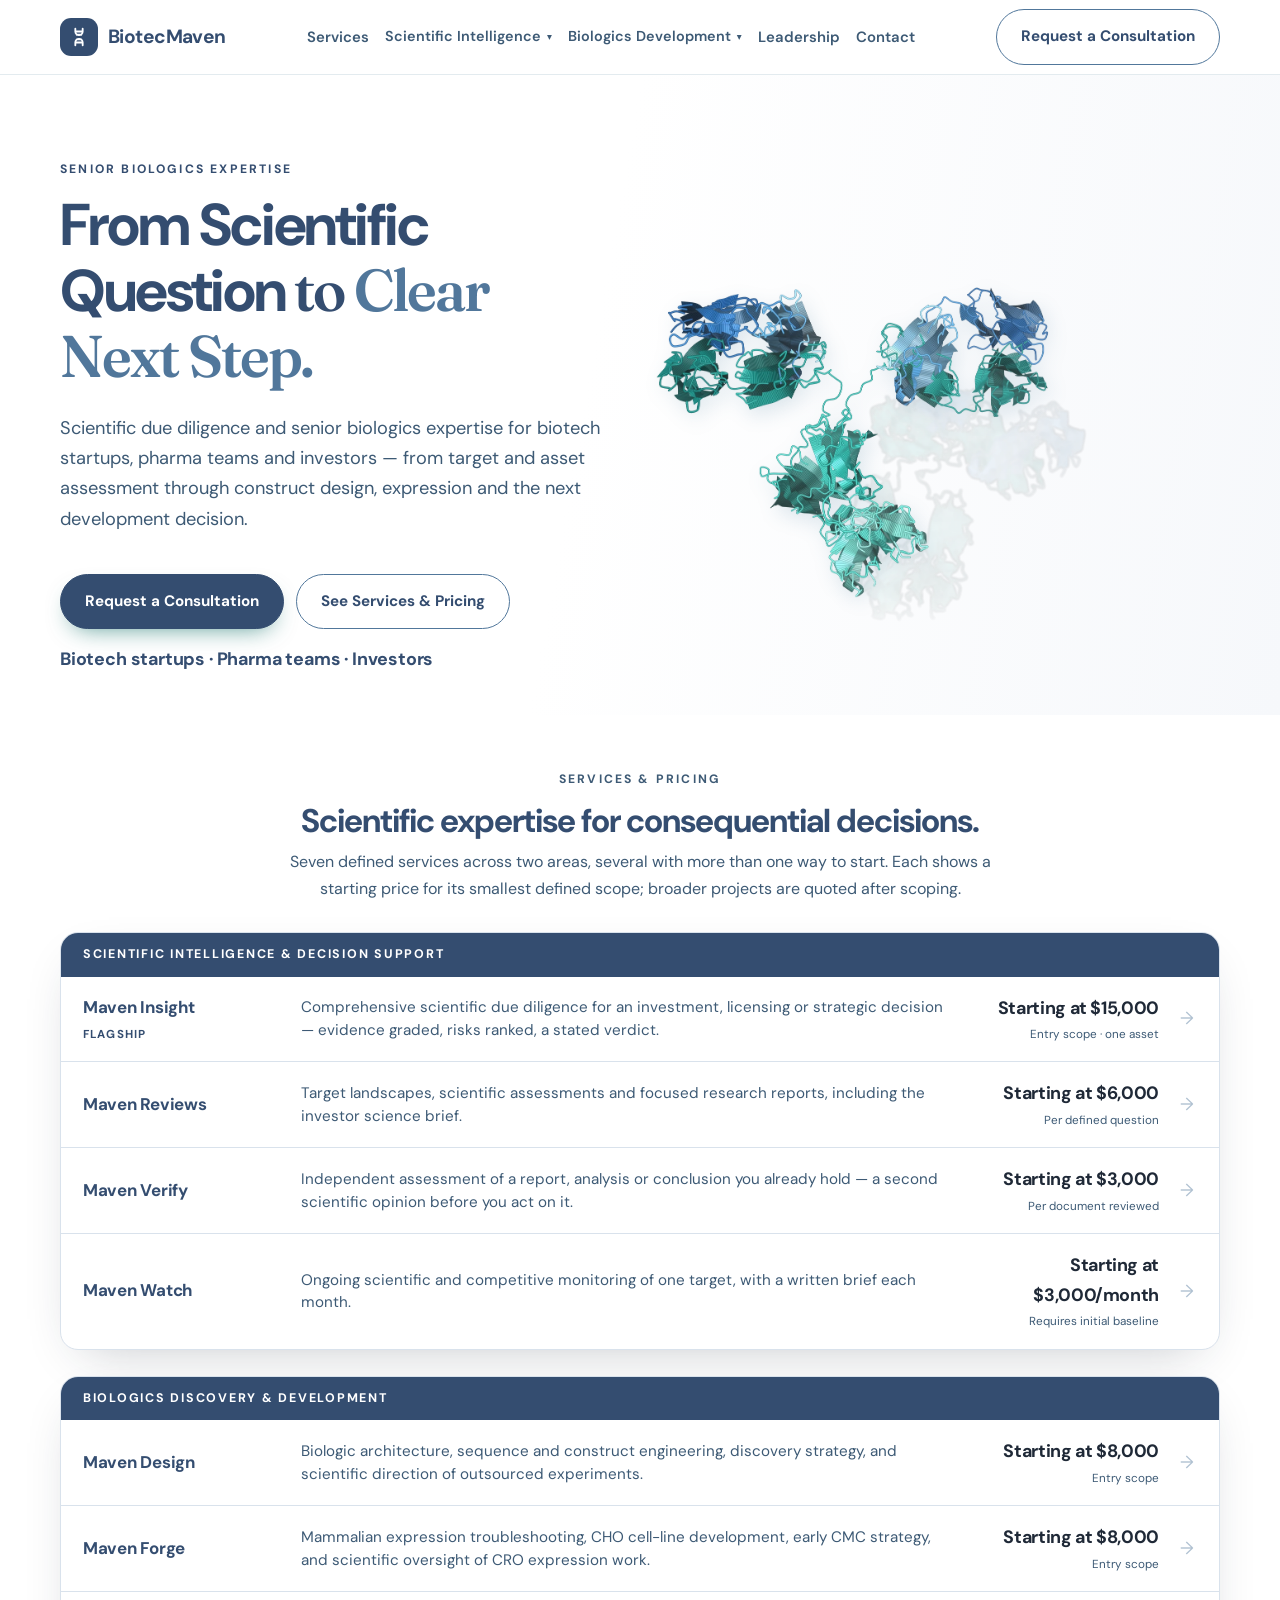
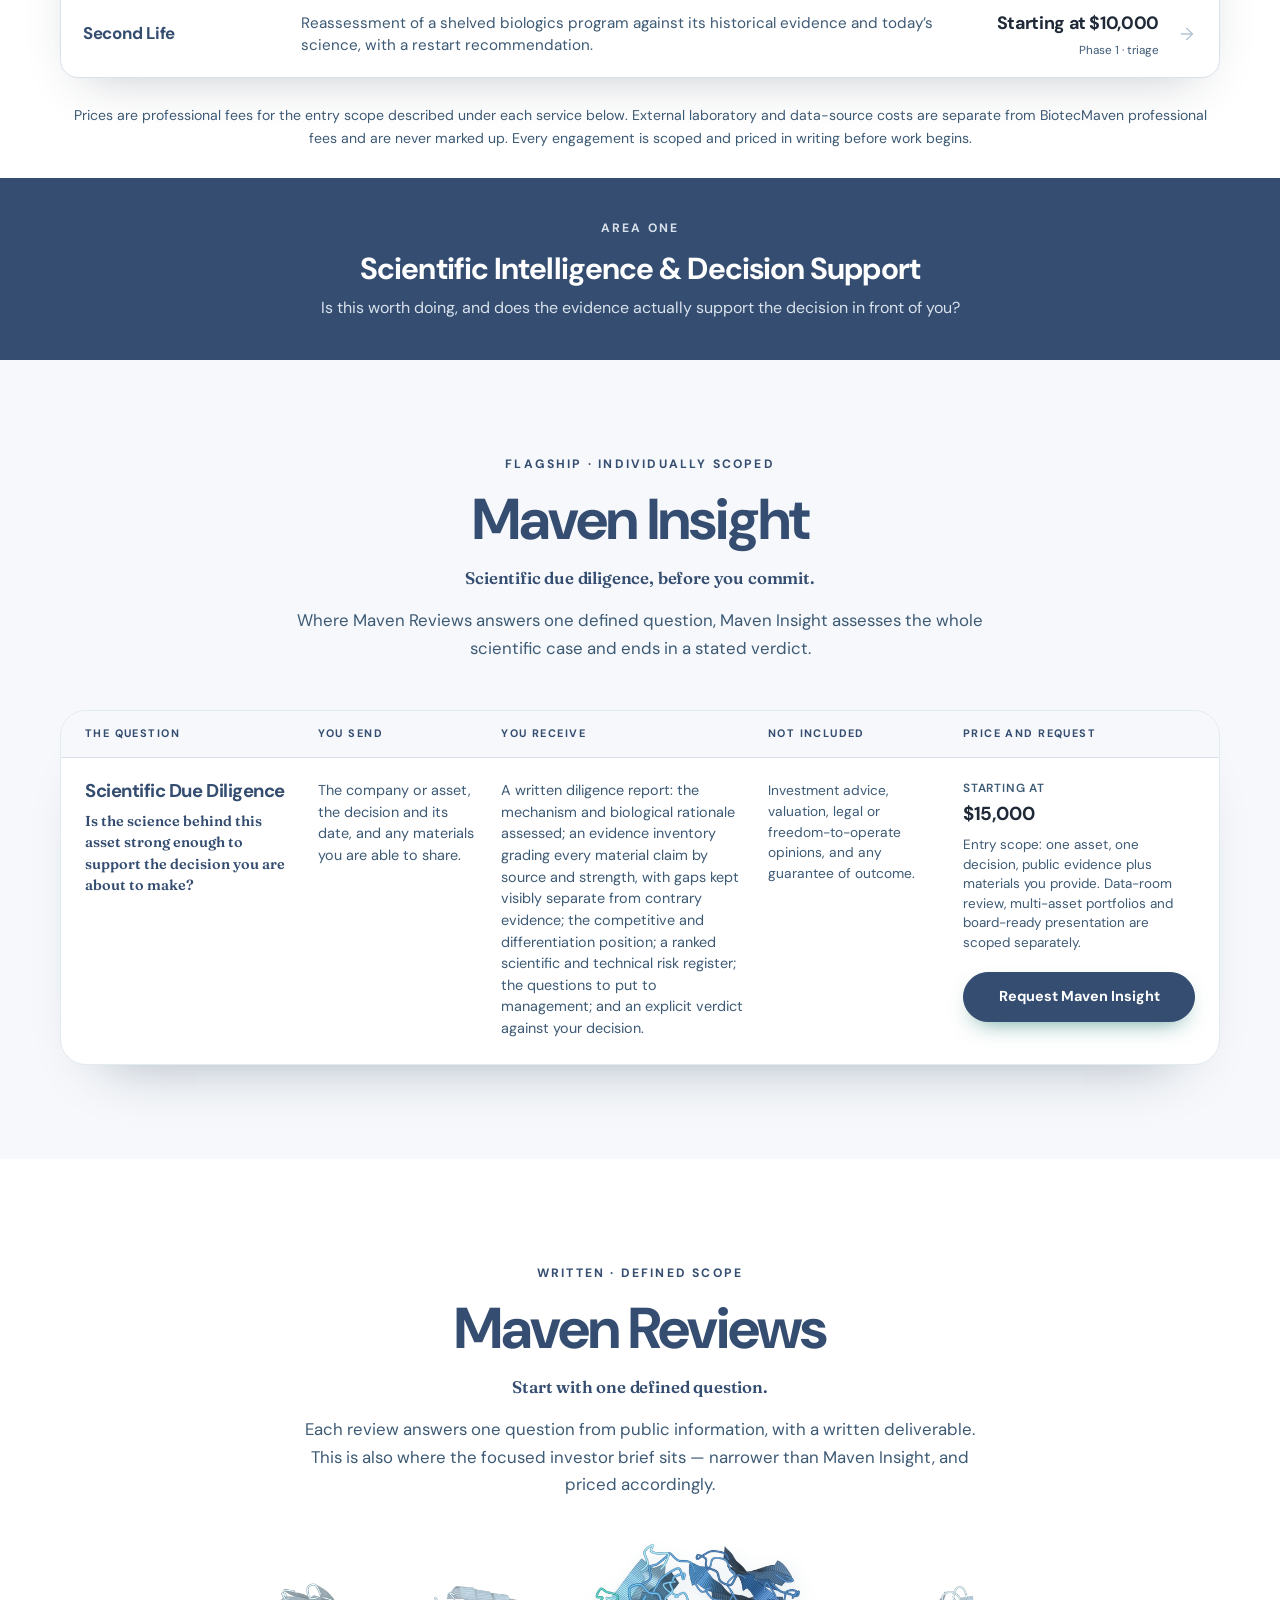
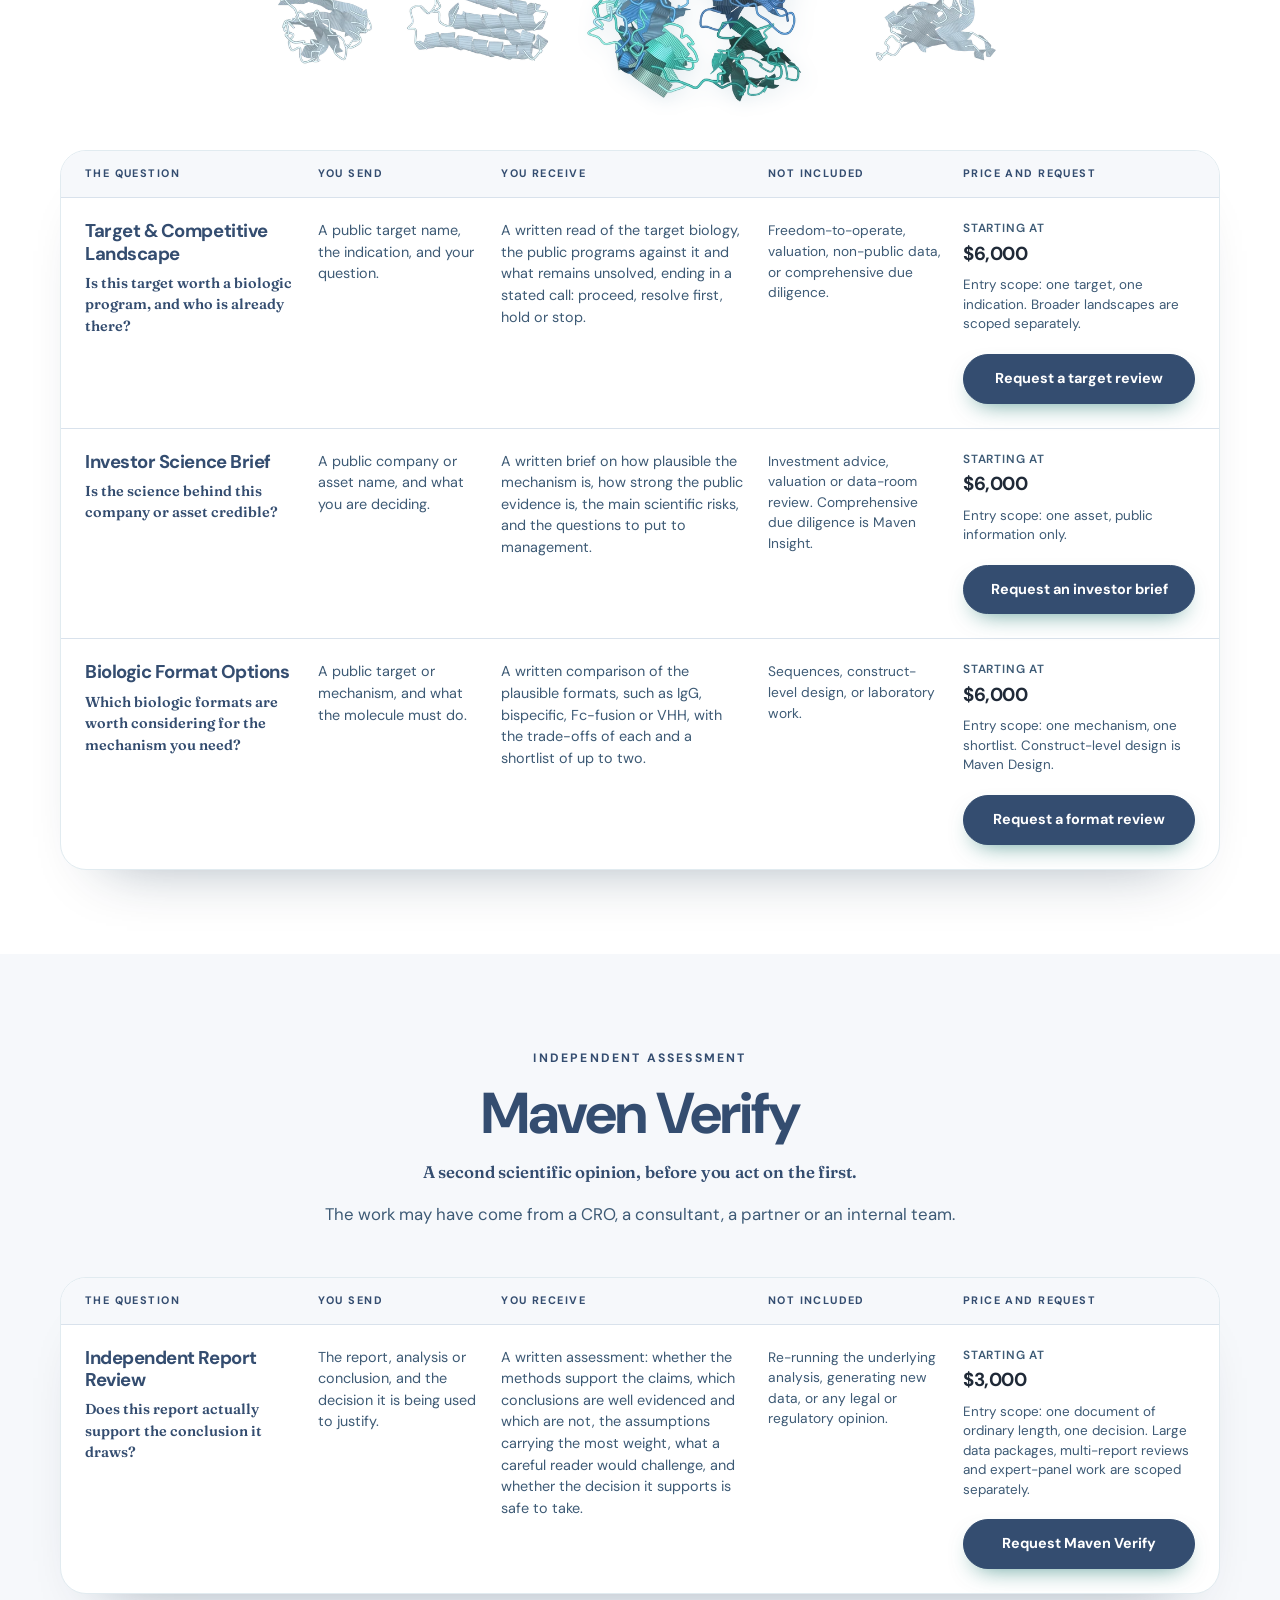
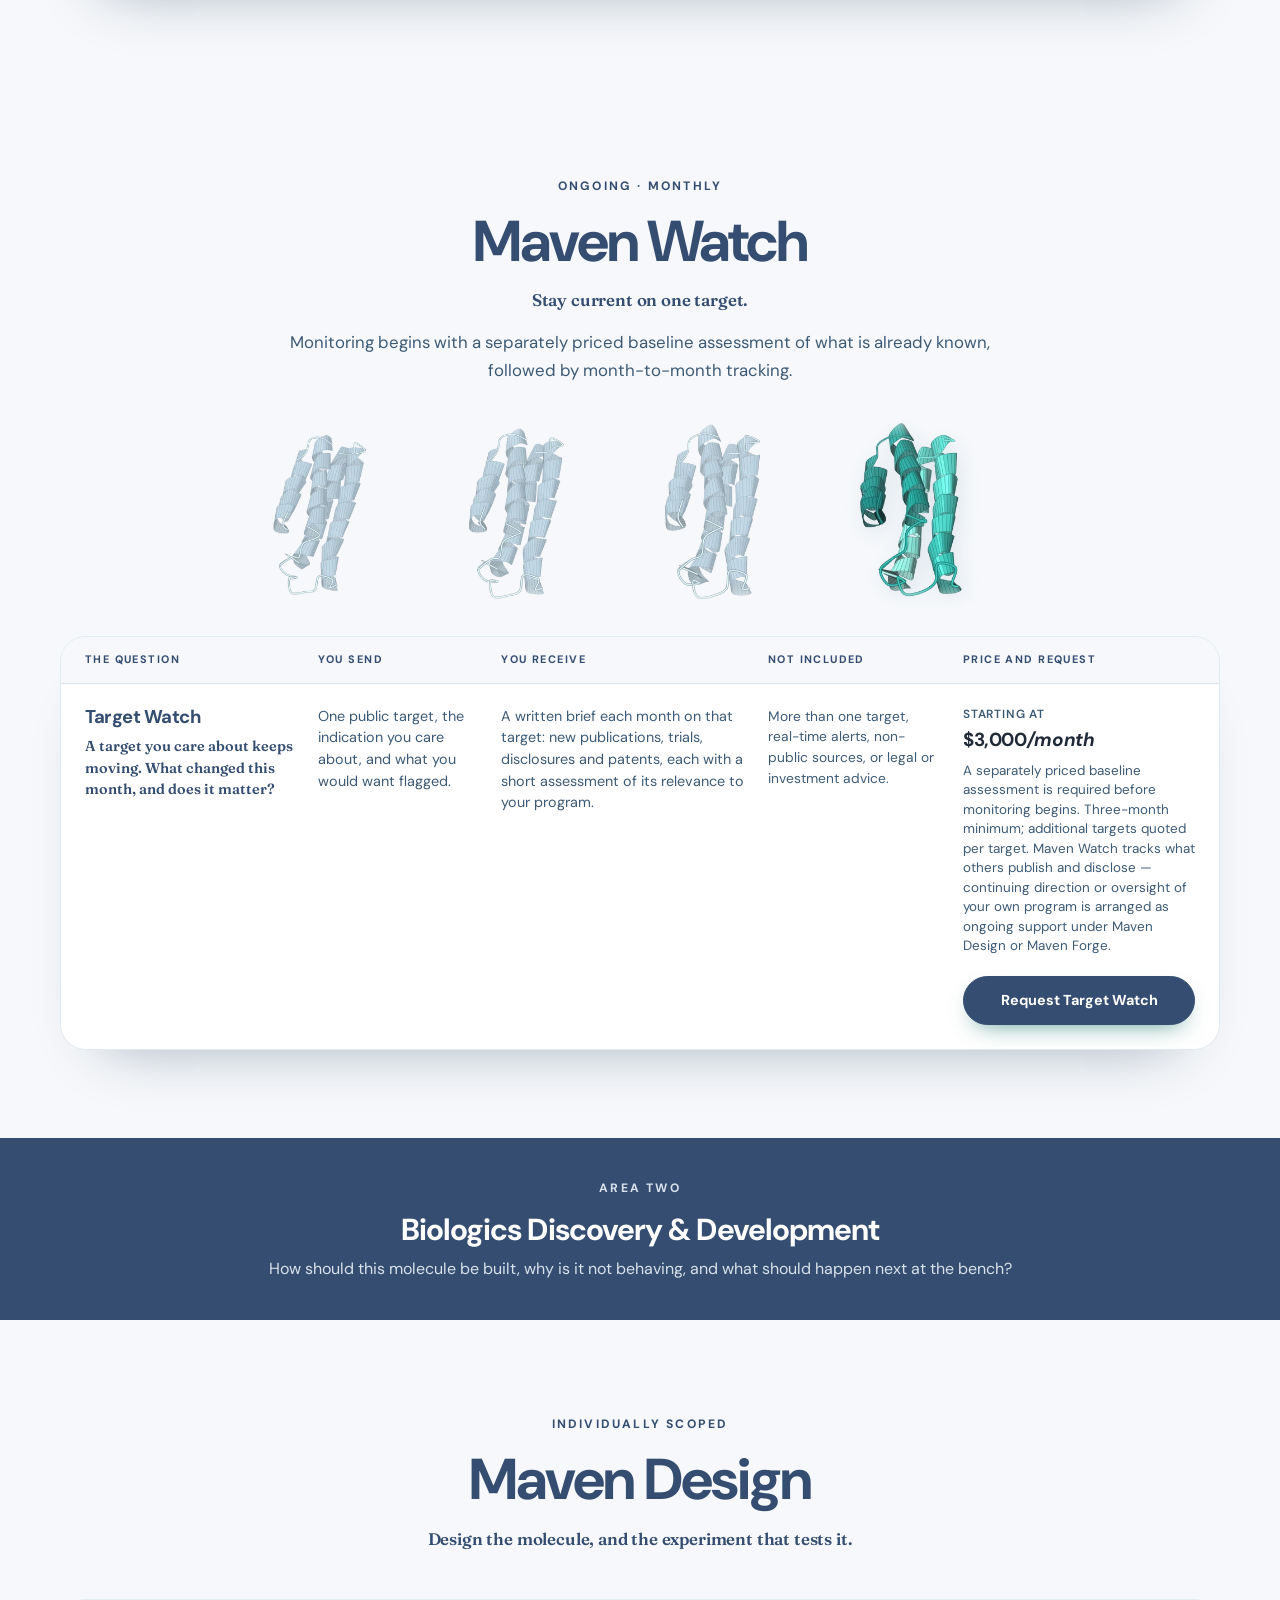
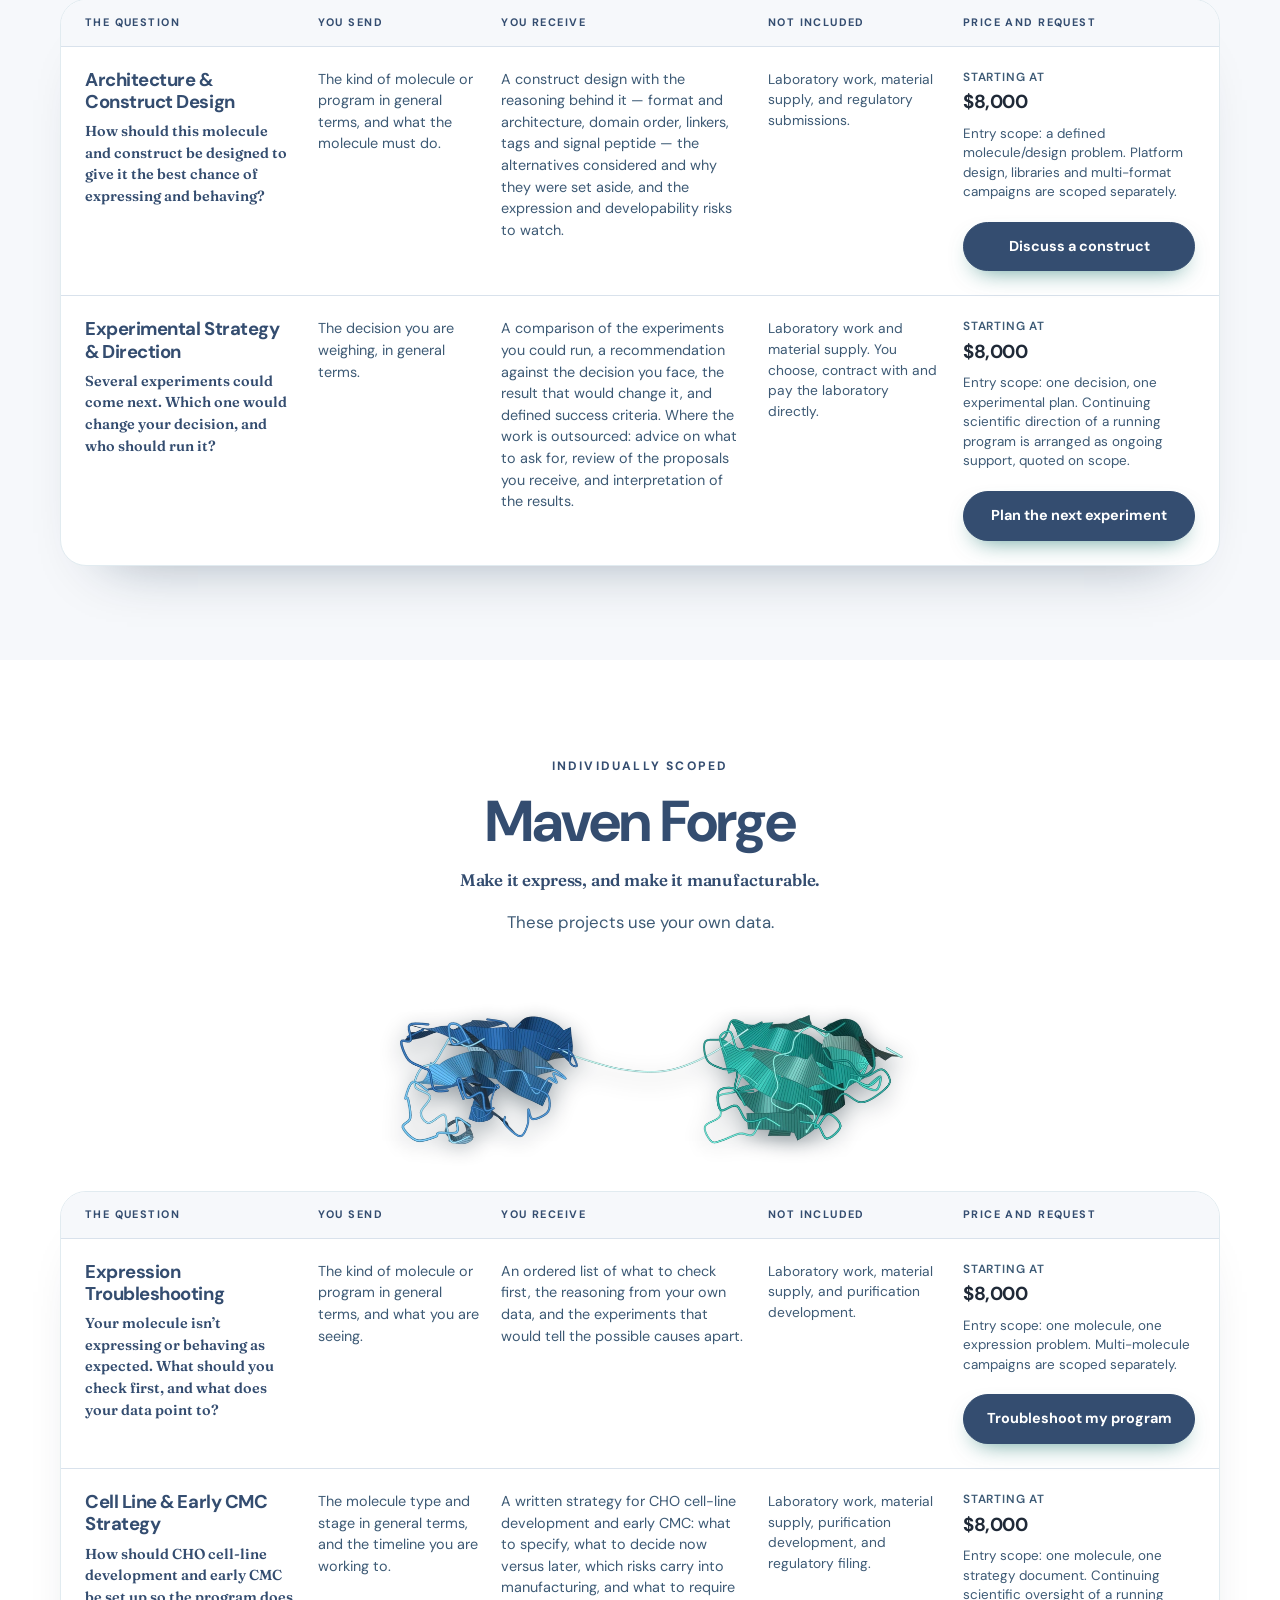
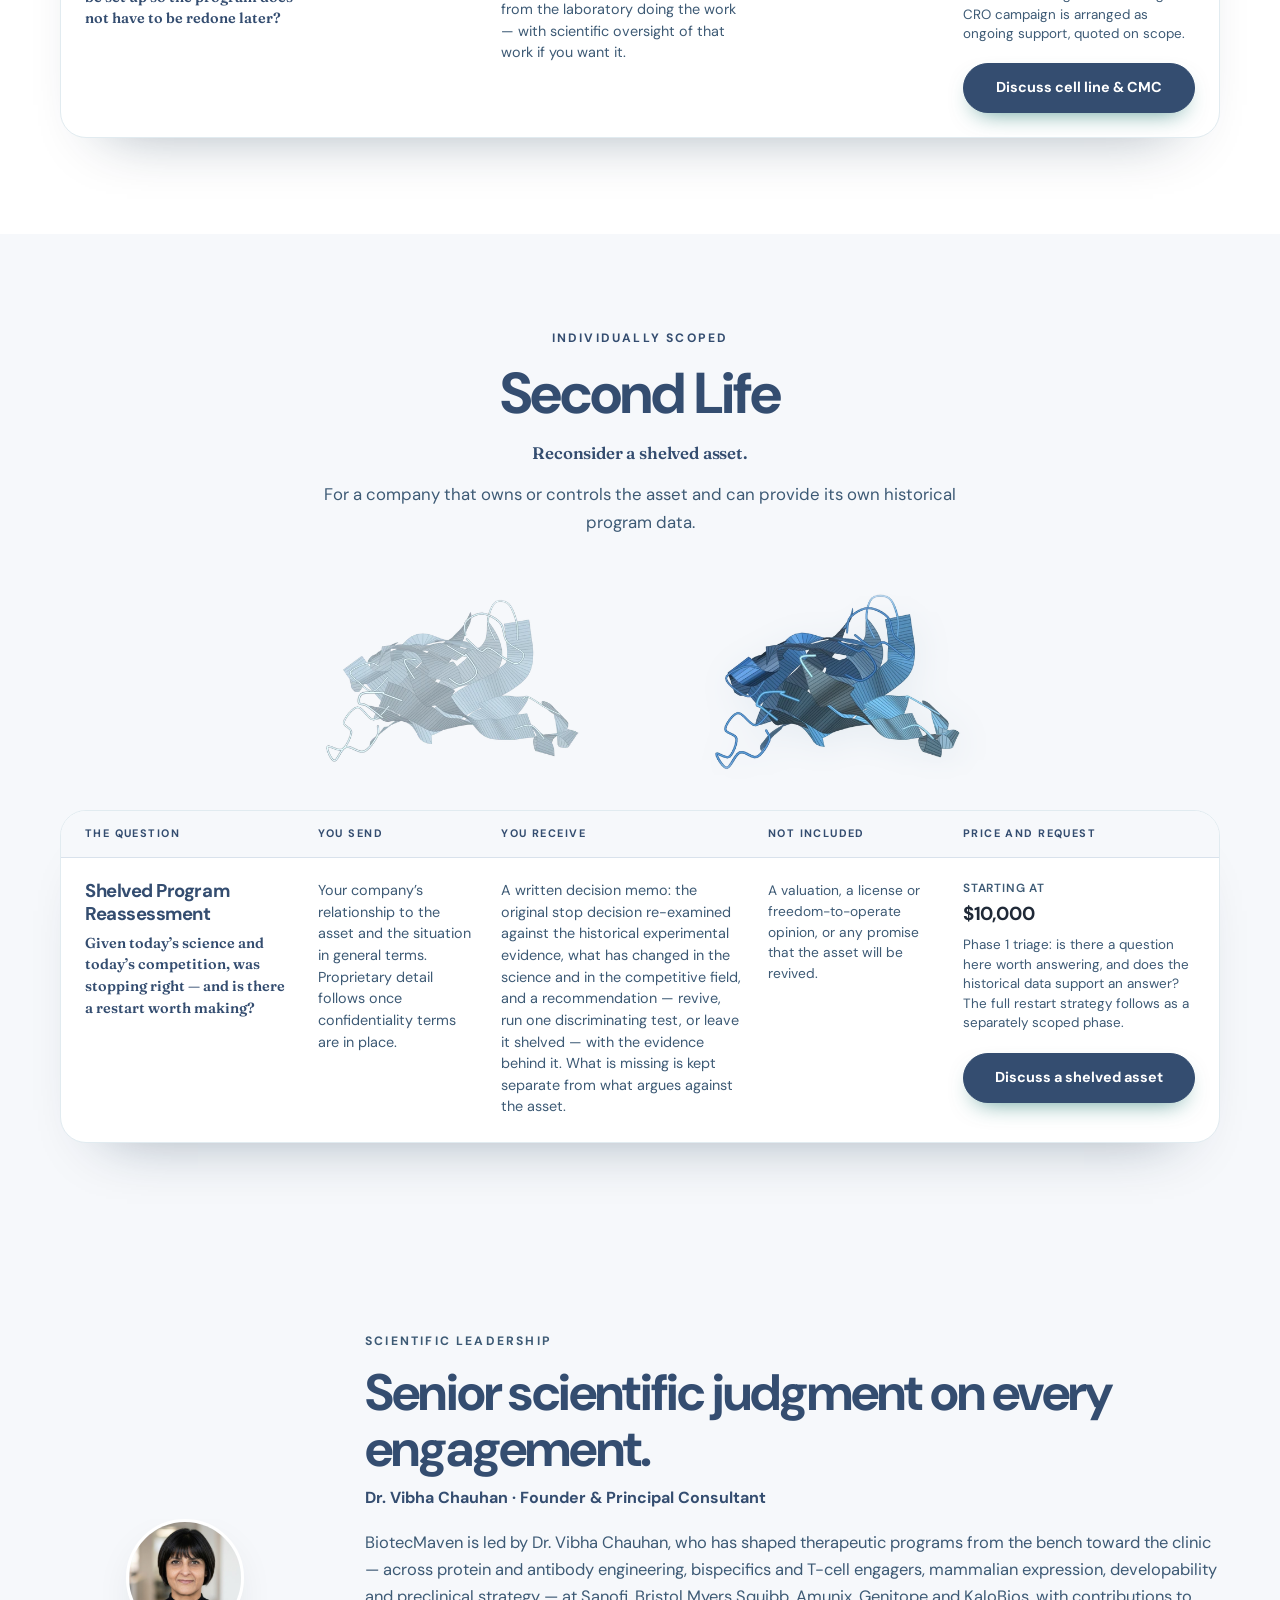
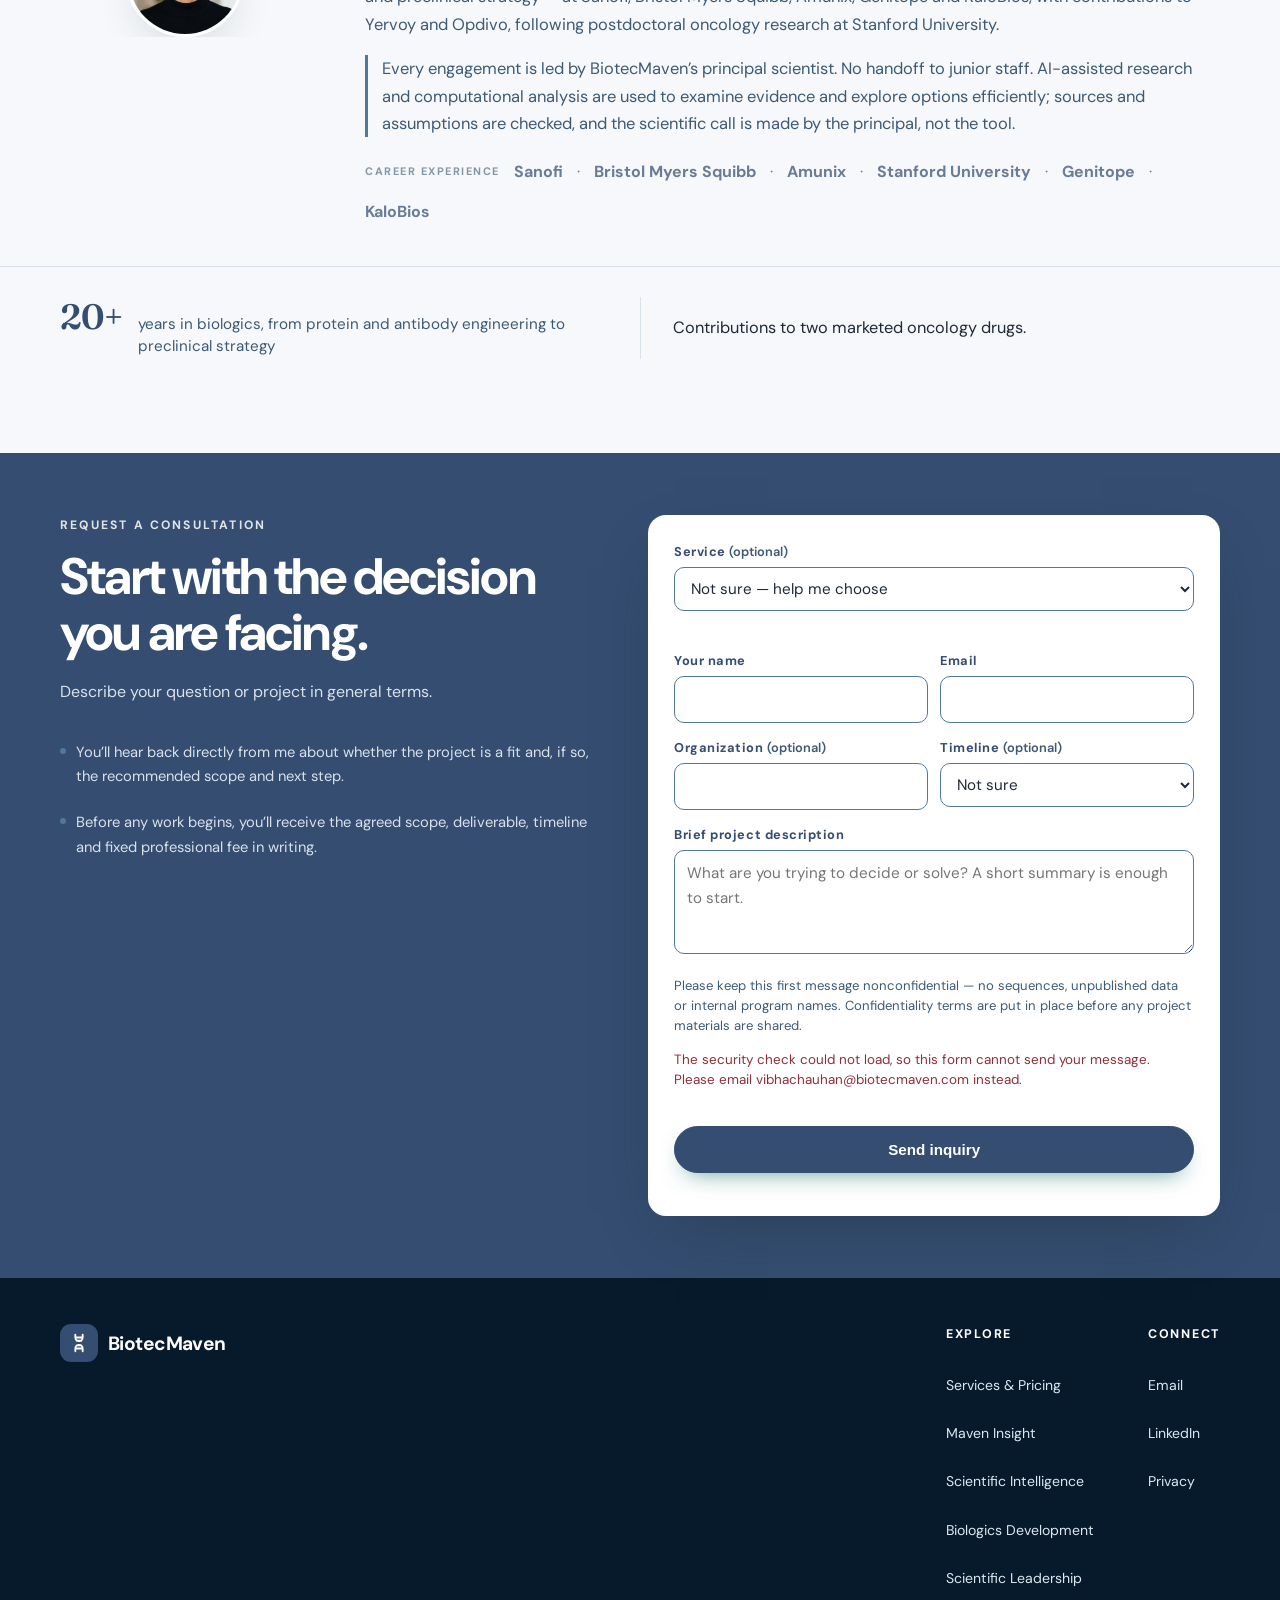
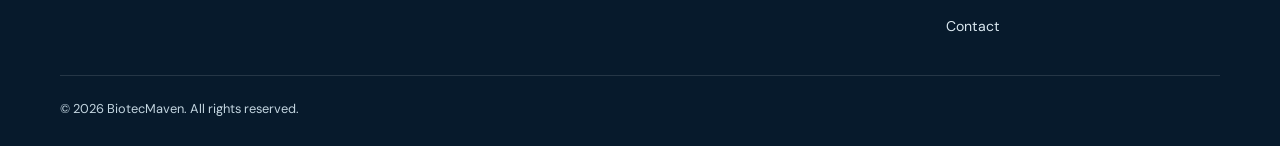
==== index.html @ 898c44a4 "BiotecMaven Phase 2 website release Homepage: service overview and two service areas, seven services" ====
<!DOCTYPE html>
<html lang="en">
<head>
  <meta charset="UTF-8" />
  <meta name="viewport" content="width=device-width, initial-scale=1" />
  <title>BiotecMaven | Scientific Due Diligence &amp; Biologics Development</title>
  <meta name="description" content="Scientific due diligence for investors and senior biologics expertise for biotech teams: asset and target assessment, independent report review, construct design, mammalian expression and cell-line strategy." />
  <link rel="canonical" href="https://biotecmaven.com/" />
  <meta property="og:title" content="BiotecMaven | From scientific question to clear next step" />
  <meta property="og:description" content="Senior biologics expertise and scientific strategy for biotech teams, pharma, research organizations, and investors." />
  <meta property="og:type" content="website" />
  <meta property="og:url" content="https://biotecmaven.com/" />
  <meta property="og:image" content="https://biotecmaven.com/assets/og-cover.png" />
  <meta property="og:image:width" content="1200" />
  <meta property="og:image:height" content="630" />
  <meta property="og:image:alt" content="BiotecMaven — from scientific question to clear next step." />
  <meta property="og:site_name" content="BiotecMaven" />
  <meta name="twitter:card" content="summary_large_image" />
  <meta name="twitter:title" content="BiotecMaven | From scientific question to clear next step" />
  <meta name="twitter:description" content="Senior biologics expertise and scientific strategy for biotech teams, pharma, research organizations, and investors." />
  <meta name="twitter:image" content="https://biotecmaven.com/assets/og-cover.png" />
  <meta name="theme-color" content="#08243f" />
  <link rel="preconnect" href="https://fonts.googleapis.com" />
  <link rel="preconnect" href="https://fonts.gstatic.com" crossorigin />
  <link href="https://fonts.googleapis.com/css2?family=DM+Sans:wght@400;500;600;700&family=Fraunces:opsz,wght@9..144,400;9..144,600&display=swap" rel="stylesheet" />
  <link rel="stylesheet" href="assets/tokens.css" />
<style>
    :root{--navy:#344D70;--navy-2:#1F2937;--primary:#344D70;--secondary:#51779B;--pale:#D9E2EC;--ice:#F6F8FB;--ink:#1F2937;--teal:#344D70;--teal-bright:#D9E2EC;--mint:#D9E2EC;--paper:#F6F8FB;--muted:#3D5A75;--line:#D9E2EC;--white:#fff;--max:1160px;--shadow:0 18px 50px -24px rgba(31,41,55,.30)}
    *{box-sizing:border-box}html{scroll-behavior:smooth;scroll-padding-top:76px}body{margin:0;color:var(--ink);font-family:"DM Sans",system-ui,sans-serif;font-size:16px;line-height:1.65;background:var(--white);-webkit-font-smoothing:antialiased}h1,h2,h3{margin:0;color:var(--navy);line-height:1.1;letter-spacing:-.035em}h1{font-size:clamp(2.55rem,6vw,5.2rem);max-width:12ch}h2{font-size:clamp(2rem,4vw,3.25rem)}h3{font-size:1.35rem}p{margin:0 0 1.1rem;color:var(--muted)}a{color:inherit;text-decoration:none}.wrap{width:min(var(--max),100% - 48px);margin:auto}.eyebrow{display:block;margin-bottom:14px;color:var(--teal);font-size:.76rem;font-weight:700;letter-spacing:.18em;text-transform:uppercase}.btn{display:inline-flex;align-items:center;justify-content:center;gap:9px;border-radius:999px;padding:13px 21px;border:1px solid transparent;font-weight:700;font-size:.95rem;transition:.2s ease}.btn-primary{background:var(--teal);color:#fff;box-shadow:0 10px 24px -12px rgba(14,143,134,.8)}.btn-primary:hover{background:#0a766f;transform:translateY(-2px)}.btn-outline{border-color:var(--line);color:var(--navy);background:#fff}.btn-outline:hover{border-color:var(--teal);color:var(--teal)}.btn-light{background:#fff;color:var(--navy)}.btn-light:hover{transform:translateY(-2px)}
    header{position:sticky;top:0;z-index:20;background:rgba(255,255,255,.9);backdrop-filter:blur(14px);border-bottom:1px solid rgba(220,230,236,.8)}.nav{height:74px;display:flex;align-items:center;justify-content:space-between;gap:24px}.brand{display:flex;align-items:center;gap:10px;color:var(--navy);font-weight:700;letter-spacing:-.03em;font-size:1.2rem}.logo{width:38px;height:38px;border-radius:11px;display:grid;place-items:center;color:#fff;background:linear-gradient(140deg,var(--navy),var(--teal))}.logo svg{width:22px}.nav-links{display:flex;align-items:center;gap:23px}.nav-links a{font-size:.9rem;color:var(--muted);font-weight:600}.nav-links a:hover{color:var(--navy)}.menu{display:none;border:0;background:none;color:var(--navy);font-size:1.7rem;cursor:pointer}.nav-cta{display:flex;align-items:center;gap:12px}
    .hero{position:relative;overflow:hidden;background:linear-gradient(145deg,#f4faf9 0%,#fff 62%);padding:78px 0 58px}.hero:after{content:"";position:absolute;right:-170px;top:-230px;width:660px;height:660px;border-radius:50%;background:radial-gradient(circle,rgba(38,184,169,.2),transparent 68%);pointer-events:none}.hero-grid{position:relative;z-index:1;display:grid;grid-template-columns:1.1fr .9fr;align-items:center;gap:64px}.hero h1 em{font-family:Fraunces,serif;font-style:normal;font-weight:600;color:var(--teal)}.hero-lead{max-width:56ch;margin:24px 0 12px;font-size:1.14rem;color:var(--muted)}.tagline{font-family:Fraunces,serif;color:var(--navy);font-size:1.12rem}.actions{display:flex;flex-wrap:wrap;gap:12px;margin:28px 0 32px}.proof{display:flex;flex-wrap:wrap;gap:25px}.proof strong{display:block;color:var(--navy);font-size:1.52rem;line-height:1.1}.proof span{color:var(--muted);font-size:.83rem}.hero-panel{padding:34px;border-radius:25px;background:var(--navy);color:#fff;box-shadow:var(--shadow)}.hero-panel h2{color:#fff;font-size:1.35rem;margin-bottom:21px}.hero-panel ul{list-style:none;margin:0;padding:0;display:grid;gap:15px}.hero-panel li{display:flex;gap:11px;align-items:flex-start;color:#d8e7ef}.hero-panel li:before{content:"✓";color:var(--teal-bright);font-weight:700;font-size:1.1rem;line-height:1.45}.hero-panel .panel-note{margin:24px 0 0;padding-top:18px;border-top:1px solid rgba(255,255,255,.16);font-size:.9rem;color:#a9c0cf}
    .band{padding:27px 0;background:var(--navy-2);color:#e8f2f6}.band .wrap{display:flex;align-items:center;gap:18px}.band-mark{width:42px;height:42px;display:grid;place-items:center;border-radius:13px;background:rgba(38,184,169,.16);color:var(--teal-bright);font-weight:700;font-size:1.25rem}.band p{margin:0;color:#e8f2f6;font-size:1.06rem}.band strong{color:#fff}.cred{padding:23px 0;border-bottom:1px solid var(--line);background:var(--paper)}.cred .wrap{display:flex;align-items:center;justify-content:space-between;gap:24px;flex-wrap:wrap}.cred p{margin:0;font-size:.9rem}.logos{display:flex;align-items:center;gap:14px;flex-wrap:wrap;color:var(--navy);font-weight:700;opacity:.72}.logos i{color:var(--teal);font-style:normal;font-weight:400}
    section{padding:94px 0}.section-head{max-width:700px;margin-bottom:48px}.section-head.center{text-align:center;margin-left:auto;margin-right:auto}.section-head p{font-size:1.05rem;margin-top:17px}.alt{background:var(--paper)}.about{display:grid;grid-template-columns:1fr 1fr;gap:70px;align-items:center}.about p{font-size:1.05rem}.checklist{display:grid;gap:14px;margin-top:26px}.check{display:flex;gap:12px}.check:before{content:"";width:9px;height:9px;border-radius:50%;background:var(--teal);margin-top:10px;flex:0 0 auto}.quote-card{padding:42px;border-radius:23px;background:linear-gradient(150deg,var(--navy),#0f4e62);box-shadow:var(--shadow)}.quote-card blockquote{margin:0;color:#fff;font:600 clamp(1.45rem,2.6vw,2.05rem)/1.35 Fraunces,serif}.quote-card cite{display:block;margin-top:23px;color:#b5ccd8;font-style:normal;font-size:.92rem}
    .doors{display:grid;grid-template-columns:repeat(3,1fr);gap:18px}.doors-note{max-width:900px;margin:28px auto 0;text-align:center;color:var(--muted);font-size:1.05rem}.door{padding:29px;border:1px solid var(--line);border-radius:19px;background:#fff;display:flex;flex-direction:column;min-height:100%}.door.featured{background:linear-gradient(160deg,var(--navy),#0c5260);border-color:transparent}.door h3{margin:16px 0 10px}.door.featured h3,.door.featured p,.door.featured li{color:#fff}.door p{font-size:1rem}.door ul{padding:0;margin:10px 0 24px;list-style:none;display:grid;gap:8px}.door li{display:flex;gap:9px;color:var(--ink);font-size:1rem}.door li:before{content:"•";color:var(--teal);font-weight:700}.door .btn{margin-top:auto;align-self:flex-start}.door-icon{width:48px;height:48px;display:grid;place-items:center;border-radius:14px;background:var(--mint);color:var(--teal);font-size:1.35rem;font-weight:700}.featured .door-icon{background:rgba(38,184,169,.16);color:var(--teal-bright)}.door.featured .btn-outline{border-color:rgba(255,255,255,.35);background:transparent;color:#fff}.audience-list{list-style:none;display:grid;gap:13px;margin:23px 0 0;padding:0}.audience-list li{position:relative;padding-left:19px;color:var(--muted);font-size:1rem}.audience-list li:before{content:"";position:absolute;left:0;top:.65em;width:7px;height:7px;border-radius:50%;background:var(--teal)}.audience-list strong{color:var(--navy)}.ownership-note{margin-top:-8px;font-weight:700;letter-spacing:-.01em}
    .execution{display:grid;grid-template-columns:.82fr 1.18fr;gap:64px;align-items:start}.execution-copy p{font-size:1.06rem}.steps{display:grid;gap:14px}.step{display:grid;grid-template-columns:42px 1fr;gap:15px;align-items:start;padding:17px 0;border-bottom:1px solid var(--line)}.step:last-child{border-bottom:0}.step-num{width:35px;height:35px;border-radius:50%;display:grid;place-items:center;background:var(--mint);color:var(--teal);font-weight:700}.step h3{font-size:1rem;margin-bottom:3px}.step p{font-size:.9rem;margin:0}.pathway{padding:43px 0 50px;background:var(--navy);color:#fff}.pathway h2{color:#fff;text-align:center;margin-bottom:30px}.path{display:flex;align-items:center;justify-content:center;flex-wrap:wrap;gap:8px}.path span{padding:11px 16px;border:1px solid rgba(255,255,255,.22);border-radius:999px;color:#d9e9ef;font-size:.9rem}.path b{color:var(--teal-bright);font-size:1.2rem}
    .expert{display:grid;grid-template-columns:250px 1fr;gap:55px;align-items:start}.initials{height:250px;border-radius:25px;background:linear-gradient(145deg,var(--mint),#cfe8e3);display:grid;place-items:center;color:var(--navy);font:600 4.4rem Fraunces,serif}.founder-photo{overflow:hidden;background:var(--mint)}.founder-photo img{width:100%;height:100%;object-fit:cover;object-position:center top;display:block}.role{color:var(--teal);font-weight:700;margin:7px 0 18px}.expert p{font-size:1.03rem}.cred-list{display:grid;gap:10px;margin:25px 0}.cred-item{padding:14px 17px;border-left:3px solid var(--teal);background:var(--paper);border-radius:9px}.cred-item strong{color:var(--navy)}.chips{display:flex;gap:9px;flex-wrap:wrap}.chip{padding:7px 13px;border:1px solid var(--line);border-radius:999px;color:var(--navy);font-size:.86rem;font-weight:600}
    .models{display:grid;grid-template-columns:repeat(4,1fr);gap:14px}.model{padding:23px;border:1px solid var(--line);border-radius:15px;background:#fff}.model h3{font-size:1.05rem;margin-bottom:8px}.model p{font-size:1rem;margin:0}.final-cta{padding:74px 24px;border-radius:28px;text-align:center;overflow:hidden;position:relative;background:linear-gradient(135deg,var(--navy),#0b5c62)}.final-cta:after{content:"";position:absolute;right:-80px;top:-120px;width:340px;height:340px;border-radius:50%;background:radial-gradient(circle,rgba(38,184,169,.38),transparent 68%)}.final-cta>*{position:relative;z-index:1}.final-cta h2{color:#fff}.final-cta p{max-width:580px;margin:17px auto 27px;color:#c7dae4}.final-cta .examples{display:flex;justify-content:center;flex-wrap:wrap;gap:8px;margin:0 auto 26px;max-width:820px}.examples span{padding:7px 12px;border-radius:999px;background:rgba(255,255,255,.1);color:#e6f1f5;font-size:.9rem}.contact{display:grid;grid-template-columns:1fr 1fr;gap:55px;align-items:start}.contact p{font-size:1.04rem}.contact-list{display:grid;gap:17px;margin-top:25px}.contact-row{display:flex;gap:14px;align-items:flex-start}.contact-icon{width:42px;height:42px;display:grid;place-items:center;border-radius:12px;background:var(--mint);color:var(--teal);font-weight:700}.contact-row strong{display:block;color:var(--navy);font-size:.9rem}.contact-row a,.contact-row span{color:var(--muted);font-size:1rem}.contact-card{padding:33px;border-radius:20px;background:var(--paper);border:1px solid var(--line)}.contact-card h3{margin-bottom:9px}.contact-card p{font-size:1rem}.contact-card .btn{width:100%;margin-top:6px}
    footer{padding:46px 0 27px;background:#071a2c;color:#a9bfcd}.footer-top{display:flex;justify-content:space-between;gap:30px;flex-wrap:wrap;padding-bottom:29px;border-bottom:1px solid rgba(255,255,255,.12)}footer .brand{color:#fff}footer .logo{background:linear-gradient(135deg,#163d5b,var(--teal))}.footer-copy{max-width:350px;font-size:.9rem}.footer-links{display:flex;gap:52px}.footer-links h4{margin:0 0 12px;color:#fff;font-size:.78rem;letter-spacing:.14em;text-transform:uppercase}.footer-links a{display:block;margin:8px 0;font-size:.88rem}.footer-bottom{display:flex;justify-content:space-between;gap:16px;flex-wrap:wrap;padding-top:22px;font-size:.8rem}
    @media(max-width:940px){.nav-links{display:none;position:absolute;top:74px;left:0;right:0;padding:14px 24px 20px;background:#fff;border-bottom:1px solid var(--line);box-shadow:var(--shadow)}.nav-links.open{display:grid;gap:0}.nav-links a{padding:11px 0;border-bottom:1px solid var(--line)}.menu{display:block}.nav-cta .btn-outline{display:none}.hero-grid,.about,.execution,.contact,.modern-grid{grid-template-columns:1fr;gap:42px}.hero-panel{max-width:620px}.doors{grid-template-columns:1fr}.models{grid-template-columns:1fr 1fr}.expert{grid-template-columns:1fr}.initials{width:190px;height:190px;font-size:3.4rem}}
    @media(max-width:560px){.wrap{width:min(var(--max),100% - 32px)}section{padding:68px 0}.hero{padding:67px 0 60px}.hero h1{font-size:2.7rem}.proof{gap:15px}.proof strong{font-size:1.25rem}.band .wrap{align-items:flex-start}.band p{font-size:.95rem}.models{grid-template-columns:1fr}.footer-links{gap:25px}.footer-bottom{display:block}.footer-bottom span{display:block;margin-top:5px}}
    .modern{padding:52px 0;background:var(--paper)}.modern-grid{display:grid;grid-template-columns:1.1fr .9fr;gap:55px;align-items:center}.modern h2{margin-bottom:17px}.modern p{font-size:1.06rem;max-width:62ch}.modern-card{padding:28px;border:1px solid var(--line);border-radius:20px;background:#fff;display:grid;gap:11px;color:var(--navy)}.modern-card strong{font-size:1.15rem}.modern-card span{display:block;color:var(--muted)}.modern-card span:last-child{color:var(--teal);font-weight:700}.path span{display:inline-flex;flex-direction:column;align-items:center;gap:3px}.path span small{font-size:.69rem;line-height:1.2;color:#9ec0ce;font-weight:500;letter-spacing:.01em}.door-support{color:var(--teal)!important;font-size:1rem!important;margin-top:-3px}.loop-label{padding:11px 13px;border-radius:11px;background:rgba(255,255,255,.1);color:#e6f1f5!important;font-size:.82rem!important;line-height:1.45!important}.door:not(.featured) .loop-label{background:var(--mint);color:var(--navy)!important}.execution-combined{padding:82px 0;background:var(--navy);color:#fff}.execution-combined .section-head{margin-bottom:40px}.execution-combined .section-head p{color:#c7dae4}.execution-combined .path{margin-bottom:43px}.execution-combined .step{border-color:rgba(255,255,255,.16)}.execution-combined .step h3{color:#fff}.execution-combined .step p{color:#c7dae4}.execution-combined .step-num{background:rgba(38,184,169,.16);color:var(--teal-bright)}.execution-steps{max-width:850px;margin:0 auto}
    .founder-logos{margin-top:22px}.logos-label{font-size:.68rem;letter-spacing:.14em;text-transform:uppercase;color:var(--muted);font-weight:700;opacity:.85}.contact-compact{display:block;max-width:620px;margin:0 auto}.north-star{padding:30px 0;background:var(--navy);color:#fff}.north-star p{max-width:900px;margin:0 auto;color:#e5f1f5;font-size:1.08rem;line-height:1.5;text-align:center}.hero-pathway{position:relative;max-width:430px;margin:0 auto;padding:18px 0 18px 40px;color:var(--navy)}.hero-pathway:before{content:"";position:absolute;left:12px;top:38px;bottom:38px;width:1px;background:linear-gradient(to bottom,rgba(14,143,134,.2),rgba(14,143,134,.7),rgba(14,143,134,.2))}.hero-pathway-step{position:relative;padding:8px 0 10px}.hero-pathway-step:before{content:"";position:absolute;left:-33px;top:17px;width:9px;height:9px;border:2px solid var(--teal);border-radius:50%;background:#fff;box-shadow:0 0 0 5px rgba(38,184,169,.08)}.hero-pathway-step + .hero-pathway-step{margin-top:15px}.hero-pathway-step strong{display:block;font-size:clamp(1rem,1.6vw,1.28rem);letter-spacing:.14em;line-height:1.1}.hero-pathway-step:first-child strong{font-size:clamp(1rem,1.7vw,1.3rem);font-weight:500;letter-spacing:.02em}.hero-pathway-step small{display:block;margin-top:6px;color:var(--muted);font-size:.9rem;letter-spacing:.03em}.hero-pathway-step.emphasis strong{color:var(--teal)}
    @media(max-width:560px){.hero-pathway{max-width:330px;padding-top:8px;padding-bottom:8px}.hero-pathway-step + .hero-pathway-step{margin-top:10px}.hero-pathway-step{padding:5px 0 7px}.hero-pathway-step:before{top:13px}.hero-pathway:before{top:27px;bottom:27px}.nav-cta .btn-primary{display:none}}
    @media(max-width:940px){.modern-grid{grid-template-columns:1fr;gap:42px}}
  

    /* ---- Reviews menu + advisory ---- */
    #reviews{background:#fff}
    .smenu{border:1px solid var(--line);border-radius:22px;background:#fff;box-shadow:0 22px 46px -36px rgba(8,36,63,.45);overflow:hidden}
    .menu-cols,.item{display:grid;grid-template-columns:168px minmax(0,1.15fr) minmax(0,.9fr) minmax(0,1.35fr) minmax(0,.95fr) 236px;column-gap:22px;align-items:start}
    .menu-cols{padding:14px 24px;background:var(--paper);border-bottom:1px solid var(--line)}
    .menu-cols span{font-size:.68rem;font-weight:700;letter-spacing:.13em;text-transform:uppercase;color:var(--navy)}
    .item{padding:22px 24px 24px;border-top:1px solid var(--line)}
    .menu-rows .item:first-child{border-top:0}
    .item-visual{background:var(--s-surface);border:1px solid var(--s-line);border-radius:14px;overflow:hidden}
    .item-visual svg{display:block;width:100%;height:auto}
    .item h3{margin:0 0 8px;font-size:1.16rem;line-height:1.2;letter-spacing:-.025em;color:var(--navy)}
    .item-q{margin:0;font:600 .98rem/1.4 Fraunces,serif;color:var(--navy)}
    .item p{margin:0;font-size:.9rem;line-height:1.5}
    .item-bound p{font-size:.86rem}
    .item-buy .scope{margin-bottom:2px;font-size:.86rem;color:var(--muted)}
    .item-buy .scope .rng{white-space:nowrap}
    .item-buy .scope strong{font-size:1.28rem;line-height:1.25;letter-spacing:-.03em;color:var(--navy)}
    .item-buy .term{margin:0 0 14px;font-size:.84rem;font-weight:600;color:var(--navy)}
    .item-buy .term.quiet{font-weight:500;color:var(--muted)}
    .item .btn{width:100%;padding:12px 16px;font-size:.9rem}
    .specials-how{list-style:none;margin:30px 0 0;padding:0;display:grid;grid-template-columns:repeat(4,1fr);border:1px solid var(--line);border-radius:18px;background:var(--paper)}
    .specials-how li{padding:20px 22px;border-left:1px solid var(--line)}
    .specials-how li:first-child{border-left:0}
    .specials-how b{display:flex;align-items:center;gap:10px;margin-bottom:6px;color:var(--navy);font-size:1rem}
    .specials-how i{width:28px;height:28px;flex:0 0 auto;border-radius:50%;display:grid;place-items:center;background:var(--mint);color:var(--teal);font-style:normal;font-size:.85rem}
    .specials-how span{display:block;color:var(--muted);font-size:.9rem;line-height:1.5}
    .specials-note{max-width:780px;margin:24px auto 0;text-align:center;font-size:.95rem}
    .offer-jump{display:flex;flex-wrap:wrap;justify-content:center;gap:10px;margin:24px 0 0}
    .offer-jump a{padding:8px 16px;border:1px solid var(--line);border-radius:999px;background:#fff;color:var(--navy);font-size:.9rem;font-weight:700}
    .offer-jump a:hover{border-color:var(--teal);color:var(--teal)}
    #watch{padding:72px 0;background:var(--paper)}
    #watch .section-head{margin-bottom:36px}
    .badge-ongoing{display:inline-block;margin:0 0 9px;padding:3px 10px;border-radius:999px;background:var(--mint);color:var(--teal);font-size:.68rem;font-weight:700;letter-spacing:.11em;text-transform:uppercase}
    #forge{padding:72px 0}
    .adv-head{max-width:780px;margin:0 auto 34px;text-align:center}
    .adv-head .eyebrow{color:var(--teal-bright)}
    .adv-head h2{color:#fff;font-size:clamp(1.9rem,3.4vw,2.6rem)}
    .adv-head p{margin:14px 0 0;color:#cfe2ea;font-size:1.02rem}
    .adv-grid{display:grid;grid-template-columns:repeat(3,1fr);gap:18px}
    .adv-item{display:flex;flex-direction:column;padding:26px;border-radius:18px;background:rgba(255,255,255,.07);border:1px solid rgba(255,255,255,.17)}
    .adv-item h3{margin:0 0 12px;color:#fff;font-size:1.3rem}
    .adv-q{margin:0 0 12px;font:600 1.03rem/1.5 Fraunces,serif;color:#e4f0f5}
    .adv-recv{flex:1;margin:0 0 22px;color:#b9d0dc;font-size:.9rem;line-height:1.55}
    .adv-item .btn{align-self:flex-start}
    .adv-feature{display:grid;grid-template-columns:1.35fr .85fr;gap:36px;align-items:center;margin-top:18px;padding:30px 32px;border-radius:18px;background:rgba(255,255,255,.12);border:1px solid rgba(255,255,255,.3)}
    .adv-aud{display:block;margin-bottom:8px;color:var(--teal-bright);font-size:.74rem;font-weight:700;letter-spacing:.12em;text-transform:uppercase;line-height:1.5}
    .adv-feature h3{margin:0 0 12px;color:#fff;font-size:1.5rem}
    .adv-lead{margin:0 0 12px;color:#e4f0f5;font-size:1rem;line-height:1.6}
    .adv-note{margin:0;color:#b9d0dc;font-size:.9rem;line-height:1.55}
    .adv-feature-cta .adv-q{margin:0 0 20px}
    .adv-foot{margin:26px 0 0;text-align:center;color:#cfe2ea}
    .adv-foot a{color:#7ee0d4;font-weight:700;text-decoration:underline;text-underline-offset:3px}
    @media(max-width:1180px){
      .menu-cols{display:none}
      .item{grid-template-columns:168px 1fr;column-gap:22px;row-gap:14px}
      .item-head{align-self:center}
      .item-send,.item-recv,.item-bound,.item-buy{grid-column:1/-1}
      .item-send,.item-recv,.item-bound{display:grid;grid-template-columns:104px 1fr;gap:12px}
      .item [data-label]:before{content:attr(data-label);font-size:.66rem;font-weight:700;letter-spacing:.12em;text-transform:uppercase;color:var(--navy);padding-top:3px}
      .item-buy{padding-top:14px;border-top:1px solid var(--line);display:grid;grid-template-columns:1fr minmax(210px,260px);column-gap:24px;align-items:center}
      .item-buy .scope,.item-buy .term{grid-column:1}
      .item-buy .term{margin-bottom:0}
      .item-buy .btn{grid-column:2;grid-row:1/span 2}
    }
    @media(max-width:940px){.adv-feature{grid-template-columns:1fr;gap:22px;max-width:640px;margin-left:auto;margin-right:auto}.specials-how{grid-template-columns:1fr 1fr}.specials-how li:nth-child(3){border-left:0}.specials-how li:nth-child(n+3){border-top:1px solid var(--line)}.adv-grid{grid-template-columns:1fr;max-width:640px;margin:auto}}
    @media(max-width:640px){
      .smenu{border-radius:18px}
      .item{grid-template-columns:1fr;padding:18px 18px 22px}
      .item-visual svg{max-height:112px}
      .item-send,.item-recv,.item-bound{grid-template-columns:1fr;gap:3px}
      .item-buy{grid-template-columns:1fr}
      .item-buy .btn{grid-column:1;grid-row:auto}
      #forge{padding:56px 0}
      .specials-how{grid-template-columns:1fr}.specials-how li{border-left:0;border-top:1px solid var(--line)}.specials-how li:first-child{border-top:0}
    }
        /* ===== shared structure for the three visual systems (color and character live in system-N.css) ===== */
.hero{position:relative;overflow:hidden;padding:84px 0 0;background:#fff}
.hero:after{display:none}
.hero-grid{position:relative;display:block}
.hero-grid>div:first-child{position:relative;z-index:2;max-width:600px}
.hero h1{font-size:clamp(2.6rem,4.6vw,4.3rem);max-width:13ch}
.hero-art{position:absolute;z-index:0;pointer-events:none}
.hero-pathway{position:relative;z-index:2;max-width:none;margin:50px 0 0;padding:24px 0 34px;display:grid;grid-template-columns:repeat(4,1fr);gap:26px}
.hero-pathway:before,.hero-pathway-step:before{display:none}
.hero-pathway-step,.hero-pathway-step+.hero-pathway-step{padding:0;margin:0}
.hero-pathway-step strong,.hero-pathway-step:first-child strong{font-size:.9rem;font-weight:700;letter-spacing:.14em}
.hero-pathway-step small{display:block;margin-top:6px;font-size:.86rem;letter-spacing:.02em}
.step-note{display:inline-block;margin-top:9px;padding:3px 11px;border-radius:999px;font-size:.74rem;font-weight:700;letter-spacing:.04em;line-height:1.5}
.hero-caption{position:relative;z-index:2;width:min(var(--max),100% - 48px);margin:0 auto;padding:0 0 16px;font-size:.7rem;letter-spacing:.03em;color:var(--muted)}
.hero .btn-outline{background:transparent}
.fam-line{margin:10px 0 0;font:600 clamp(1.15rem,2vw,1.45rem)/1.3 Fraunces,serif;letter-spacing:-.01em}
.item-visual{overflow:hidden}
.item-visual img,.adv-visual img{display:block;width:100%;height:auto}
.item-buy .scope strong{font-size:1.05rem;line-height:1.3;letter-spacing:-.01em}
.item-buy .scope .rng{white-space:normal}
.adv-head .adv-confidential{max-width:640px;margin:12px auto 0;color:#cfe2ea;font-size:.98rem}
.adv-visual{margin:-4px 0 18px;overflow:hidden;border-radius:10px}
.adv-feature-cta .adv-visual{margin:0 0 18px}
.modern-grid{grid-template-columns:1fr;gap:0}
.modern p{margin:0}
.about h2{margin-bottom:20px}
.menu-cols,.item{grid-template-columns:230px minmax(0,1.1fr) minmax(0,.9fr) minmax(0,1.3fr) minmax(0,.95fr) 232px}
@media(max-width:1180px){.item{grid-template-columns:230px 1fr}}

/* ===== SYSTEM 1: RIBBON ATLAS. Airy white, soft shaded ribbons, blue-to-teal, generous space ===== */
:root{--paper:#F6F8FB;--line:#D9E2EC}
body{background:#fff}
.hero{background:linear-gradient(100deg,#fff 0,#fff 46%,var(--ice) 100%);min-height:640px}
.hero-art{right:-1%;top:0;bottom:0;width:64%;background:url(assets/art/hero-desktop.webp) right center/contain no-repeat;-webkit-mask-image:linear-gradient(90deg,transparent 0,#000 14%,#000 86%,transparent 100%);mask-image:linear-gradient(90deg,transparent 0,#000 14%,#000 86%,transparent 100%)}
.hero h1{color:var(--navy)}
.hero h1 em{color:var(--teal)}
.hero .eyebrow{color:var(--teal)}
.hero-pathway{border-top:1px solid #dbe8ee}
.hero-pathway-step strong{color:var(--navy)}
.hero-pathway-step.emphasis strong{color:var(--teal)}
.hero-pathway-step small{color:var(--muted)}
.step-note{border:1px solid rgba(14,143,134,.45);color:var(--teal);background:rgba(255,255,255,.7)}
/* transition: the navy band becomes a quiet hairline statement, then the doors open on pale paper */
.north-star{background:#fff;padding:52px 0 44px;position:relative}
.north-star:before{content:"";display:block;width:64px;height:1px;background:linear-gradient(90deg,transparent,var(--teal),transparent);margin:0 auto 26px}
.north-star p{color:var(--navy);font:600 clamp(1.15rem,2.1vw,1.5rem)/1.45 Fraunces,serif;letter-spacing:-.01em;max-width:760px}
#biologics{background:linear-gradient(180deg,#f5fafc,#fff 90%)}
.door{border-radius:22px;border:1px solid #e1ebf0;box-shadow:0 26px 50px -42px rgba(8,36,63,.5)}
.door.featured{background:linear-gradient(165deg,#f0f8fb 0,#fff 70%);border-color:#bfe0e6}
.door.featured h3,.door.featured p,.door.featured li{color:var(--ink)}
.door.featured h3{color:var(--navy)}
.door.featured .door-icon{background:var(--mint);color:var(--teal)}
.door.featured .btn-outline{border-color:var(--line);background:#fff;color:var(--navy)}
.door-icon{background:#eef6fa;color:var(--navy-500);font-weight:600}
.section-head .eyebrow{color:var(--teal)}
.section-head h2{font-size:clamp(2.2rem,4.6vw,3.6rem)}
.fam-line{color:var(--teal)}
#reviews{padding:104px 0 84px}
.smenu{border-radius:26px;border-color:#e1ebf0;box-shadow:0 34px 60px -46px rgba(8,36,63,.45)}
.menu-cols{background:var(--ice)}
.item-visual{background:#fbfdfe;border:0;border-radius:16px}
.specials-how{border-radius:22px;background:#f7fbfd}
#watch{padding:88px 0}
.badge-ongoing{background:#e4f4f2}
#forge{position:relative;overflow:hidden;padding:96px 0}

#forge .wrap{position:relative;z-index:1}
.adv-head{margin-bottom:44px}
.adv-head h2{font-size:clamp(2.2rem,4.6vw,3.6rem)}
.adv-head .fam-line{color:#7ee0d4}
.adv-item{background:rgba(255,255,255,.06);border-radius:22px;border-color:rgba(255,255,255,.16)}
.adv-visual{border-radius:14px}
.adv-feature{border-radius:22px;background:rgba(255,255,255,.09)}
.modern{padding:88px 0;background:#fff}
.modern .wrap{max-width:820px}
.modern .eyebrow{color:var(--teal)}
.modern h2{font-size:clamp(1.7rem,3.2vw,2.5rem);max-width:20ch}
.modern p{font-size:1.16rem;color:var(--ink);max-width:60ch}
.btn{padding:14px 24px}
@media(max-width:940px){
  .hero{background:#fff;min-height:0}
  .hero-art{background-image:url(assets/art/hero-mobile.webp)}
  
}

#biologics{position:relative;overflow:hidden}
#biologics:before{content:"";position:absolute;right:-4%;top:-40px;width:46%;height:340px;background:url(assets/art/hero-desktop.webp) right center/contain no-repeat;opacity:.55;pointer-events:none;-webkit-mask-image:linear-gradient(180deg,#000 30%,transparent);mask-image:linear-gradient(180deg,#000 30%,transparent)}
#biologics .wrap{position:relative}

@media(max-width:940px){
  .hero{padding:58px 0 0}
  .hero-grid>div:first-child{max-width:none}
  .hero-art{position:relative;inset:auto;width:auto;height:auto;aspect-ratio:1000/760;margin:26px -16px 0;background-size:contain;background-position:center;background-repeat:no-repeat}
  .hero-pathway{grid-template-columns:1fr 1fr;gap:22px 18px;margin-top:6px;padding:24px 0 30px}
  .step-note{white-space:nowrap;font-size:.68rem;padding:3px 9px;letter-spacing:0}
  .hero-caption{width:min(var(--max),100% - 32px);padding:0 0 14px}
}
@media(max-width:640px){
  .item{grid-template-columns:1fr}
  .item-visual img{max-height:190px;object-fit:cover;object-position:center}
  .hero h1{font-size:2.7rem}
}


/* ------------------------------------------------ Ribbon Atlas v2 */
.credband{background:#fff;border-top:1px solid var(--line);border-bottom:1px solid var(--line);padding:30px 0}
.credband .wrap{display:grid;grid-template-columns:repeat(3,1fr);gap:0}
.cb{display:flex;gap:16px;align-items:baseline;padding:2px 32px}
.cb+.cb{border-left:1px solid var(--line)}
.cb:first-child{padding-left:0}
.cb:last-child{padding-right:0}
.cb strong{font:600 2.2rem/1 Fraunces,serif;color:var(--navy);letter-spacing:-.03em;flex:0 0 auto}
.cb span{color:var(--muted);font-size:.95rem;line-height:1.45}
.cb.pair strong{font-size:1.62rem}
.credband .aud{grid-column:1/-1;margin:22px 0 0;padding-top:17px;border-top:1px solid var(--line);color:var(--muted);font-size:.83rem;letter-spacing:.04em}
@media(max-width:940px){.credband .wrap{grid-template-columns:1fr}.credband{padding:22px 0}.cb{padding:12px 0}.cb+.cb{border-left:0;border-top:1px solid var(--line)}.cb strong{font-size:1.7rem;min-width:66px}.cb.pair strong{font-size:1.32rem}.credband .aud{margin-top:14px}}
.fam-art{margin:0 auto 24px;max-width:940px}
#reviews .section-head,#watch .section-head{margin-bottom:26px}
#forge .adv-head{margin-bottom:24px}
#reviews .smenu,#watch .smenu{margin-top:0}
.fam-art img{display:block;width:100%;height:auto}
#forge .fam-art{max-width:860px;margin-bottom:22px}
   /* the hero molecule is no longer reprinted behind Forge or the doors */
@media(max-width:560px){.fam-art{margin-bottom:16px}#reviews .section-head,#watch .section-head{margin-bottom:18px}#forge .adv-head{margin-bottom:16px}}
.menu-cols,.item{grid-template-columns:minmax(0,1.12fr) minmax(0,.86fr) minmax(0,1.3fr) minmax(0,.92fr) 232px}
@media(max-width:1180px){.menu-cols,.item{grid-template-columns:1fr}}
.adv-item h3{margin-top:0}


.sl-panel{display:grid;grid-template-columns:minmax(0,1.32fr) minmax(0,.88fr);gap:34px;
  border:1px solid var(--line);border-radius:26px;background:#fff;
  box-shadow:0 34px 60px -46px rgba(8,36,63,.45);padding:34px 36px}
.sl-lead{font-size:1.02rem;margin:0}
.sl-lead + .sl-lead{margin-top:14px}
.sl-cta{border-left:1px solid var(--line);padding-left:30px;display:flex;flex-direction:column;align-items:flex-start;gap:15px}
.sl-q{font-family:Fraunces,serif;color:var(--navy);font-size:1.06rem;line-height:1.42;margin:0}
.sl-cta .term{margin:0}
@media(max-width:900px){.sl-panel{grid-template-columns:1fr;gap:22px;padding:24px 22px;border-radius:20px}
  .sl-cta{border-left:0;border-top:1px solid var(--line);padding-left:0;padding-top:20px}}

/* ---- contrast: teal is darkened for text use; artwork keeps its own color ---- */
:root{--teal:#344D70;--teal-bright:#D9E2EC;--muted:#3D5A75}
.btn-primary{box-shadow:0 10px 24px -12px rgba(10,107,99,.75)}
.btn-primary:hover{background:#085a53}

a{color:var(--teal)}
.credband .aud,.cb span,.specials-note,.hero-caption,.item-send p,.item-recv p,.item-bound p,
.adv-recv,.sl-lead,.fine,.send-note{color:var(--muted)}
footer{color:#c3d5e0}
footer a,footer .footer-links a{color:#dbe9f1}
/* on the navy sections the darkened teal is too dark: use the light tint there */

#execution .step-num{color:#8ce8db}
/* the How It Works band is navy; its heading was navy on navy and invisible */
#execution h2{color:#fff}
/* contact details sit on white, not in the footer */
.contact-list a{color:var(--teal)}
.contact-list strong,.contact-list span{color:var(--ink)}
/* seven links plus the inquiry button: let the bar breathe */
.nav{gap:18px}
.nav-links{gap:16px}
.nav-links a{white-space:nowrap;font-size:.93rem}
@media(max-width:1180px){.nav-links a{font-size:.88rem}.nav-links{gap:12px}}

/* the mobile menu is a stacked list, not a squeezed row */
@media(max-width:1080px){
  .nav-links{display:none;position:absolute;top:74px;left:0;right:0;padding:10px 24px 18px;
    background:#fff;border-bottom:1px solid var(--line);box-shadow:var(--shadow);z-index:30}
  .nav-links.open{display:grid;gap:0;grid-template-columns:1fr}
  .nav-links a{padding:13px 2px;border-bottom:1px solid var(--line);font-size:1rem;white-space:normal}
  .nav-links a:last-child{border-bottom:0}
  .menu{display:block}
  .nav-cta .btn-outline{display:none}
}
.cb.sentence{align-items:center}
.cb.sentence span{font-size:1.02rem;color:var(--ink)}
.footer-links{gap:54px}
.footer-links>div{display:flex;flex-direction:column;gap:9px}
@media(max-width:700px){.footer-links{gap:30px}}
.final-cta .cta-alt{margin:16px 0 0;text-align:center;font-size:.92rem;color:#b8cfdc}
.final-cta .cta-alt a{color:#dbe9f1;text-decoration:underline;text-underline-offset:3px}



/* ---------- Phase 2: steel-blue system ---------- */
body{color:var(--ink)}
.logo{background:var(--primary)!important}
.btn-primary{background:var(--primary);border-color:var(--primary);color:#fff}
.btn-primary:hover{background:#2b4260;border-color:#2b4260}
.btn-outline{color:var(--primary);border-color:var(--secondary)}
.btn-outline:hover{background:var(--ice);border-color:var(--primary)}
.eyebrow{color:var(--muted)}
h1,h2,h3{color:var(--primary)}
.sent p{color:var(--muted)}

/* section rhythm: white -> ice -> white -> pale-edged */
section{background:var(--white)}
section.alt{background:var(--ice)}
.band-ice{background:var(--ice)}
.band-rule{border-top:1px solid var(--line)}

/* anchor offset: the sticky header is 75px, so a jump must clear it */
section[id],div[id]{scroll-margin-top:88px}

/* ---------- service overview ---------- */
#services{padding-top:54px;padding-bottom:10px}
.svc-intro{max-width:760px;margin:0 auto 30px;text-align:center}
.svc-intro h2{font-size:2.05rem;letter-spacing:-.03em;margin-bottom:10px}
.svc-intro p{color:var(--muted)}
.svc-group{margin-bottom:26px;border:1px solid var(--line);border-radius:18px;overflow:hidden;background:#fff;box-shadow:var(--shadow)}
.svc-group > h3{margin:0;padding:15px 22px;font-size:.78rem;font-weight:700;letter-spacing:.14em;text-transform:uppercase;
  color:#fff;background:var(--primary)}
.svc-row{display:grid;grid-template-columns:200px 1fr 190px 20px;gap:18px;align-items:center;
  padding:17px 22px;border-top:1px solid var(--line);text-decoration:none;color:inherit;transition:background .15s}
.svc-row:first-of-type{border-top:0}
.svc-row:hover,.svc-row:focus-visible{background:var(--ice)}
.svc-name{font-weight:700;font-size:1.06rem;color:var(--primary);letter-spacing:-.015em}
.svc-flag{display:block;margin-top:3px;font-size:.72rem;font-weight:700;letter-spacing:.1em;
  text-transform:uppercase;color:var(--primary)}
.svc-benefit{color:var(--muted);font-size:.95rem;line-height:1.5}
.svc-price{text-align:right}
.svc-price strong{display:block;font-size:1.12rem;color:var(--ink);letter-spacing:-.02em}
.svc-price small{display:block;margin-top:2px;font-size:.73rem;color:var(--muted)}
.svc-foot{margin-top:4px;text-align:center;color:var(--muted);font-size:.88rem}
@media(max-width:860px){
  .svc-row{grid-template-columns:1fr;gap:7px;padding:16px 18px}
  .svc-go{display:none}
  .svc-price{text-align:left}
  .svc-price strong{font-size:1.05rem}
}

/* --- B: mobile hero, smaller headline and tighter rhythm (no redesign) --- */
@media(max-width:560px){
  .hero{padding:40px 0 0}
  .hero h1{font-size:2.25rem;max-width:16ch}
  .hero .eyebrow{margin-bottom:6px}
  .hero-lead{margin:16px 0 8px;font-size:1.04rem}
  .actions{margin:20px 0 22px}
  .hero-caption{margin-top:10px}
}
@media(max-width:380px){
  .hero{padding:34px 0 0}
  .hero h1{font-size:2rem}
  .hero-lead{font-size:1rem;margin:14px 0 6px}
  .actions{margin:18px 0 18px}
}

/* --- C: the overview rows read as navigation --- */
.svc-row{position:relative}
.svc-row .svc-name{text-decoration:underline;text-decoration-color:transparent;
  text-underline-offset:3px;transition:text-decoration-color .15s ease}
.svc-row:hover .svc-name,.svc-row:focus-visible .svc-name{text-decoration-color:currentColor}
.svc-go{justify-self:end;color:var(--secondary);font-size:1.1rem;line-height:1;
  opacity:.45;transform:translateX(-3px);transition:opacity .15s ease,transform .15s ease,color .15s ease}
.svc-row:hover .svc-go,.svc-row:focus-visible .svc-go{opacity:1;transform:translateX(0);color:var(--primary)}
.svc-row:focus-visible{outline:3px solid var(--primary);outline-offset:-3px;background:var(--ice)}
@media(prefers-reduced-motion:reduce){
  .svc-row,.svc-row .svc-name,.svc-go{transition:none}
}

/* ---------- family group headings ---------- */
.fam-band{padding:46px 0 6px}
.fam-band .wrap{max-width:860px;text-align:center}
.fam-band .eyebrow{color:var(--muted)}
.fam-band h2{font-size:1.9rem;letter-spacing:-.03em;margin:6px 0 10px}
.fam-band p{color:var(--muted)}

/* ---------- price line inside service cards ---------- */
.item-buy .startat{display:block;font-size:1.18rem;font-weight:700;color:var(--ink);letter-spacing:-.02em}
.item-buy .startat small{display:block;font-weight:600;font-size:.74rem;letter-spacing:.07em;
  text-transform:uppercase;color:var(--muted);margin-bottom:2px}
.item-buy .entry{display:block;margin-top:7px;font-size:.84rem;color:var(--muted);line-height:1.45}

/* ---------- scientific leadership ---------- */
#expert{background:var(--ice)}
#expert .expert{align-items:center}
#expert .founder-photo img{width:118px;height:118px;border-radius:50%;object-fit:cover;
  border:3px solid #fff;box-shadow:var(--shadow)}
#expert .initials{width:auto;height:auto;background:none}
.lead-note{margin-top:12px;padding-left:14px;border-left:3px solid var(--secondary);color:var(--muted);font-size:.95rem}
@media(max-width:940px){#expert .founder-photo img{width:104px;height:104px}}

/* ---------- embedded inquiry form ---------- */
#contact{background:var(--primary);color:#fff;padding:62px 0}
#contact h2,#contact .eyebrow{color:#fff}
#contact .eyebrow{opacity:.85}
.inq-grid{display:grid;grid-template-columns:minmax(0,1fr) minmax(0,1.05fr);gap:44px;align-items:start}
.inq-copy p{color:var(--pale);font-size:1rem;line-height:1.65}
.inq-copy .inq-points{margin-top:16px;display:grid;gap:9px}
.inq-copy .inq-points span{color:var(--pale);font-size:.92rem;padding-left:16px;position:relative}
.inq-copy .inq-points span:before{content:"";position:absolute;left:0;top:.55em;width:6px;height:6px;
  border-radius:50%;background:var(--secondary)}
.inq-card{background:#fff;border-radius:18px;padding:26px;box-shadow:0 24px 60px -28px rgba(31,41,55,.55)}
.inq-card .f{margin-bottom:14px}
.inq-card label{display:block;font-size:.8rem;font-weight:700;letter-spacing:.04em;color:var(--primary);margin-bottom:5px}
.inq-card label .opt{font-weight:600;color:var(--muted);letter-spacing:0;text-transform:none}
.inq-card input,.inq-card select,.inq-card textarea{width:100%;font:inherit;font-size:.95rem;color:var(--ink);
  background:#fff;border:1px solid var(--secondary);border-radius:10px;padding:10px 12px}
.inq-card textarea{min-height:104px;resize:vertical}
.inq-card input:focus,.inq-card select:focus,.inq-card textarea:focus{outline:2px solid var(--primary);outline-offset:1px;border-color:var(--primary)}
.inq-2{display:grid;grid-template-columns:1fr 1fr;gap:12px}
.inq-note{font-size:.82rem;color:var(--muted);line-height:1.5;margin:4px 0 14px}
.inq-card .btn{width:100%;justify-content:center}
.inq-msg{margin-top:12px;font-size:.88rem;line-height:1.5}
.inq-msg.err{color:#8c2f39}
.inq-msg.ok{color:#1d5b4e}
.inq-price{margin:-4px 0 14px;font-size:.84rem;color:var(--muted);min-height:1.1em}
.inq-price b{color:var(--ink)}
.inq-hp{position:absolute;left:-9999px;width:1px;height:1px;overflow:hidden}
.inq-ts{margin-bottom:14px}
.inq-done{display:none}
.inq-done h3{font-size:1.2rem;margin-bottom:8px}
.inq-done p{color:var(--muted);font-size:.93rem;line-height:1.6}
body.inq-sent .inq-form{display:none}
body.inq-sent .inq-done{display:block}
@media(max-width:940px){.inq-grid{grid-template-columns:1fr;gap:28px}.inq-2{grid-template-columns:1fr}}
@media(max-width:400px){.inq-card{padding:20px}}
#i-tsbox{max-width:100%;overflow:hidden}
/* Shown only when the security check cannot be presented at all. While the
   check is working this stays hidden, so the email route is not advertised
   unnecessarily. The colour is the one the form's own error line uses. */
.inq-tsfail{margin:0;font-size:.84rem;line-height:1.5;color:#8c2f39}
.inq-tsfail a{color:#8c2f39}

/* ---------- hero: audience line sits under the two calls to action ---------- */
.hero-aud{margin:0;font-size:1.12rem;font-weight:700;color:var(--primary);letter-spacing:-.01em}
@media(max-width:560px){.hero-aud{font-size:1rem}}

/* ---------- breathing room above every dark call to action ----------
   The eleven service-card buttons had none: the button sat flush against the
   entry-scope text above it. */
.actions{margin-top:40px;margin-bottom:16px}
.item-buy .btn{margin-top:20px}
.inq-card .btn{margin-top:22px}
@media(max-width:560px){.actions{margin-top:30px;margin-bottom:14px}}

/* ---------- A1: the credibility row, now inside Scientific Leadership ----------
   It used to sit between the hero and the service overview, where it interrupted
   the journey from the headline to the services. The claims support the
   principal, so the row now closes the Leadership section: no white band of its
   own, just a hairline above it on the section's --ice field. */
#expert .credband{background:transparent;border-top:1px solid var(--line);border-bottom:0;
  margin-top:40px;padding:30px 0 0}
#expert .cb strong{color:var(--primary)}
@media(max-width:860px){#expert .credband{margin-top:30px;padding-top:22px}}

/* ---------- A2: Area One and Area Two read as section dividers ----------
   The two area headers sat on the page's own background with muted type, so they
   floated between the stronger service components above and below them. They are
   now restrained bands in the approved primary steel blue, with white and pale
   type: #fff on #344D70 is 8.6:1 and --pale (#D9E2EC) on it is 6.6:1, both above
   AA. No new colour, and no promotional sizing - editorial dividers only. */
.fam-band,.fam-band.alt{background:var(--primary);padding:40px 0 38px}
.fam-band .eyebrow{color:var(--pale)}
.fam-band h2{color:#fff}
/* the question line's inherited bottom margin made the band bottom-heavy
   (40px above the eyebrow, 56px below the question); zeroing it balances it. */
.fam-band p{color:var(--pale);margin-bottom:0}
@media(max-width:560px){
  .fam-band,.fam-band.alt{padding:32px 0 30px}
  .fam-band h2{font-size:1.55rem}
}

/* ---------- A3: the headline's destination carries the emphasis ----------
   .hero h1 em already switches to Fraunces, but its colour resolves to --teal,
   which Phase 2 maps to the same #344D70 as the rest of the headline - so the
   destination was distinguished by typeface alone. "Clear Next Step" now takes
   the approved secondary steel blue. At the hero's size this is large text
   (3:1 required); it measures 4.71:1 on white and 4.42:1 on --ice. */
.hero h1 .h1-dest{color:var(--secondary)}

/* ---------- closeout: the credential row is two items ----------
   The 1:1 item is gone, so the row is two columns rather than three. Scoped to
   min-width so the 940px rule that stacks the row on phones still wins below it. */
@media(min-width:941px){
  #expert .credband .wrap{grid-template-columns:repeat(2,1fr)}
}

/* ---------- closeout: consultation panel rhythm ----------
   The heading, the introductory sentence and the bullets were grouped tightly at
   the top of the left panel while the space below it went unused. The spacing is
   opened up in place: a modest step after the heading and after the sentence, and
   a clearer gap between the two bullets. The block still starts at the top of the
   grid cell - it is not centred - and nothing changes size. */
#contact .inq-copy h2{margin-bottom:18px}
#contact .inq-copy p{margin-bottom:0}
#contact .inq-copy .inq-points{margin-top:34px;gap:22px}
@media(max-width:940px){
  #contact .inq-copy h2{margin-bottom:14px}
  #contact .inq-copy .inq-points{margin-top:26px;gap:18px}
}

/* ---------- header: category dropdowns ---------- */
.nav-drop{position:relative;display:flex;align-items:center}
.nav-drop-btn{display:inline-flex;align-items:center;gap:6px;border:0;background:none;padding:0;
  font:inherit;font-size:.9rem;font-weight:600;color:var(--muted);cursor:pointer;white-space:nowrap}
.nav-drop-btn:hover,.nav-drop.is-open>.nav-drop-btn{color:var(--navy)}
.nav-drop-btn:focus-visible{outline:3px solid var(--primary);outline-offset:4px;border-radius:4px}
.nav-caret{font-size:.68em;line-height:1;transition:transform .15s ease}
.nav-drop.is-open .nav-caret{transform:rotate(180deg)}
.nav-drop-menu{display:none;position:absolute;top:calc(100% + 16px);left:-14px;z-index:40;
  min-width:336px;padding:8px;background:#fff;border:1px solid var(--line);border-radius:15px;
  box-shadow:var(--shadow)}
.nav-drop.is-open>.nav-drop-menu{display:block}
.nav-drop-menu a{display:block;padding:10px 12px;border-radius:10px;text-decoration:none}
.nav-drop-menu a strong{display:block;font-size:.92rem;font-weight:700;color:var(--primary);letter-spacing:-.01em}
.nav-drop-menu a span{display:block;margin-top:2px;font-size:.8rem;line-height:1.4;color:var(--muted)}
.nav-drop-menu a:hover,.nav-drop-menu a:focus-visible{background:var(--ice)}
.nav-drop-menu a:focus-visible{outline:3px solid var(--primary);outline-offset:-3px}
@media(hover:hover) and (min-width:1081px){
  /* a hover bridge, so the pointer can cross the gap to the panel */
  .nav-drop:after{content:"";position:absolute;left:0;right:0;top:100%;height:18px}
  .nav-drop:hover>.nav-drop-menu{display:block}
}
@media(max-width:1080px){
  /* inside the burger panel the groups expand in place, not on hover */
  .nav-drop{display:block;border-bottom:1px solid var(--line)}
  .nav-drop-btn{width:100%;justify-content:space-between;padding:13px 2px;font-size:1rem}
  .nav-drop-menu{display:none;position:static;min-width:0;padding:0 0 10px;
    border:0;border-radius:0;box-shadow:none;background:none}
  .nav-drop-menu a{padding:9px 0 9px 15px;border-bottom:0}
  .nav-drop-menu a strong{font-size:.95rem}
  .nav-drop:after{display:none}
}
@media(prefers-reduced-motion:reduce){.nav-caret{transition:none}}

  </style>
</head>
<body id="top">
  <header><div class="wrap nav">
    <a class="brand" href="#top" aria-label="BiotecMaven home"><span class="logo" aria-hidden="true"><svg viewBox="0 0 24 24" fill="none" stroke="currentColor" stroke-width="2" stroke-linecap="round"><path d="M8 3v3a4 4 0 0 0 8 0V3M8 21v-3a4 4 0 0 1 8 0v3M8 6h8M8 18h8M9.5 9.5h5M9.5 14.5h5"/></svg></span>BiotecMaven</a>
    <nav class="nav-links" id="navLinks" aria-label="Main"><a href="#services">Services</a><div class="nav-drop" data-drop="si"><button type="button" class="nav-drop-btn" id="ddb-si" aria-expanded="false" aria-haspopup="true" aria-controls="dd-si">Scientific Intelligence<span class="nav-caret" aria-hidden="true">&#9662;</span></button><div class="nav-drop-menu" id="dd-si" aria-labelledby="ddb-si"><a href="#insight"><strong>Maven Insight</strong><span>Scientific due diligence &amp; investment intelligence</span></a><a href="#reviews"><strong>Maven Reviews</strong><span>Scientific landscape and research reports</span></a><a href="#verify"><strong>Maven Verify</strong><span>Independent scientific claim and report review</span></a><a href="#watch"><strong>Maven Watch</strong><span>Ongoing scientific and competitive monitoring</span></a></div></div><div class="nav-drop" data-drop="bd"><button type="button" class="nav-drop-btn" id="ddb-bd" aria-expanded="false" aria-haspopup="true" aria-controls="dd-bd">Biologics Development<span class="nav-caret" aria-hidden="true">&#9662;</span></button><div class="nav-drop-menu" id="dd-bd" aria-labelledby="ddb-bd"><a href="#design"><strong>Maven Design</strong><span>Biologic design and CRO planning</span></a><a href="#forge"><strong>Maven Forge</strong><span>Mammalian protein expression, CHO cell-line development and early CMC</span></a><a href="#second-life"><strong>Second Life</strong><span>Reassessment of shelved biologics programs</span></a></div></div><a href="#expert">Leadership</a><a href="#contact">Contact</a></nav>
    <div class="nav-cta"><a class="btn btn-outline" data-cta="nav" href="#contact">Request a Consultation</a><button class="menu" id="menuBtn" aria-label="Open navigation">☰</button></div>
  </div></header>

  <main>
    <section class="hero"><div class="wrap hero-grid"><div>
      <span class="eyebrow">Senior Biologics Expertise</span><h1>From Scientific Question <em>to <span class="h1-dest">Clear Next Step.</span></em></h1>
      <p class="hero-lead">Scientific due diligence and senior biologics expertise for biotech startups, pharma teams and investors &mdash; from target and asset assessment through construct design, expression and the next development decision.</p>
      <div class="actions"><a class="btn btn-primary" data-cta="hero-primary" href="#contact">Request a Consultation</a><a class="btn btn-outline" data-cta="hero-secondary" href="#services">See Services &amp; Pricing</a></div>
      <p class="hero-aud">Biotech startups &middot; Pharma teams &middot; Investors</p>
     </div><div class="hero-art" aria-hidden="true"></div></div></section>

    <section id="services"><div class="wrap">
      <div class="svc-intro"><span class="eyebrow">Services &amp; Pricing</span>
        <h2>Scientific expertise for consequential decisions.</h2>
        <p>Seven defined services across two areas, several with more than one way to start. Each shows a starting price for its smallest defined scope; broader projects are quoted after scoping.</p>
      </div>

      <div class="svc-group">
        <h3>Scientific Intelligence &amp; Decision Support</h3>
        <a class="svc-row" href="#insight"><span class="svc-name">Maven Insight<span class="svc-flag">Flagship</span></span><span class="svc-benefit">Comprehensive scientific due diligence for an investment, licensing or strategic decision — evidence graded, risks ranked, a stated verdict.</span><span class="svc-price"><strong>Starting at $15,000</strong><small>Entry scope · one asset</small></span><span class="svc-go" aria-hidden="true">&rarr;</span></a>
        <a class="svc-row" href="#reviews"><span class="svc-name">Maven Reviews</span><span class="svc-benefit">Target landscapes, scientific assessments and focused research reports, including the investor science brief.</span><span class="svc-price"><strong>Starting at $6,000</strong><small>Per defined question</small></span><span class="svc-go" aria-hidden="true">&rarr;</span></a>
        <a class="svc-row" href="#verify"><span class="svc-name">Maven Verify</span><span class="svc-benefit">Independent assessment of a report, analysis or conclusion you already hold — a second scientific opinion before you act on it.</span><span class="svc-price"><strong>Starting at $3,000</strong><small>Per document reviewed</small></span><span class="svc-go" aria-hidden="true">&rarr;</span></a>
        <a class="svc-row" href="#watch"><span class="svc-name">Maven Watch</span><span class="svc-benefit">Ongoing scientific and competitive monitoring of one target, with a written brief each month.</span><span class="svc-price"><strong>Starting at $3,000/month</strong><small>Requires initial baseline</small></span><span class="svc-go" aria-hidden="true">&rarr;</span></a>
      </div>

      <div class="svc-group">
        <h3>Biologics Discovery &amp; Development</h3>
        <a class="svc-row" href="#design"><span class="svc-name">Maven Design</span><span class="svc-benefit">Biologic architecture, sequence and construct engineering, discovery strategy, and scientific direction of outsourced experiments.</span><span class="svc-price"><strong>Starting at $8,000</strong><small>Entry scope</small></span><span class="svc-go" aria-hidden="true">&rarr;</span></a>
        <a class="svc-row" href="#forge"><span class="svc-name">Maven Forge</span><span class="svc-benefit">Mammalian expression troubleshooting, CHO cell-line development, early CMC strategy, and scientific oversight of CRO expression work.</span><span class="svc-price"><strong>Starting at $8,000</strong><small>Entry scope</small></span><span class="svc-go" aria-hidden="true">&rarr;</span></a>
        <a class="svc-row" href="#second-life"><span class="svc-name">Second Life</span><span class="svc-benefit">Reassessment of a shelved biologics program against its historical evidence and today&rsquo;s science, with a restart recommendation.</span><span class="svc-price"><strong>Starting at $10,000</strong><small>Phase 1 · triage</small></span><span class="svc-go" aria-hidden="true">&rarr;</span></a>
      </div>

      <p class="svc-foot">Prices are professional fees for the entry scope described under each service below. External laboratory and data-source costs are separate from BiotecMaven professional fees and are never marked up. Every engagement is scoped and priced in writing before work begins.</p>
    </div></section>

    <section id="intelligence" class="fam-band alt"><div class="wrap">
      <span class="eyebrow">Area One</span>
      <h2>Scientific Intelligence &amp; Decision Support</h2>
      <p>Is this worth doing, and does the evidence actually support the decision in front of you?</p>
    </div></section>

    <section id="insight" class="alt"><div class="wrap">
      <div class="section-head center"><span class="eyebrow">Flagship · individually scoped</span>
      <h2>Maven Insight</h2><p class="fam-line">Scientific due diligence, before you commit.</p>
      <p>Where Maven Reviews answers one defined question, Maven Insight assesses the whole scientific case and ends in a stated verdict.</p>
      </div>
      
      <div class="smenu">
        <div class="menu-cols" aria-hidden="true"><span>The question</span><span>You send</span><span>You receive</span><span>Not included</span><span>Price and request</span></div>
        <div class="menu-rows">
        <article class="item" id="insight-dd" data-subject="structure-epitope">
          <div class="item-head"><h3>Scientific Due Diligence</h3><p class="item-q">Is the science behind this asset strong enough to support the decision you are about to make?</p></div>
          <div class="item-send" data-label="You send"><p>The company or asset, the decision and its date, and any materials you are able to share.</p></div>
          <div class="item-recv" data-label="You receive"><p>A written diligence report: the mechanism and biological rationale assessed; an evidence inventory grading every material claim by source and strength, with gaps kept visibly separate from contrary evidence; the competitive and differentiation position; a ranked scientific and technical risk register; the questions to put to management; and an explicit verdict against your decision.</p></div>
          <div class="item-bound" data-label="Not included"><p>Investment advice, valuation, legal or freedom-to-operate opinions, and any guarantee of outcome.</p></div>
          <div class="item-buy"><p class="startat"><small>Starting at</small>$15,000</p>
            <span class="entry">Entry scope: one asset, one decision, public evidence plus materials you provide. Data-room review, multi-asset portfolios and board-ready presentation are scoped separately.</span>
            <a class="btn btn-primary" data-cta="insight-dd" data-svc="maven-insight" href="#contact">Request Maven Insight</a>
          </div>
        </article>
        </div>
      </div>
    </div></section>

    <section id="reviews"><div class="wrap">
      <div class="section-head center"><span class="eyebrow">Written · defined scope</span>
      <h2>Maven Reviews</h2><p class="fam-line">Start with one defined question.</p>
      <p>Each review answers one question from public information, with a written deliverable. This is also where the focused investor brief sits — narrower than Maven Insight, and priced accordingly.</p>
      </div>
      <div class="fam-art"><img src="assets/art/fam-reviews.webp" alt="Ribbon drawings of four different protein folds, three pale and one drawn in full color." width="1680" height="360" loading="lazy"></div>
      <div class="smenu">
        <div class="menu-cols" aria-hidden="true"><span>The question</span><span>You send</span><span>You receive</span><span>Not included</span><span>Price and request</span></div>
        <div class="menu-rows">
        <article class="item" id="target-landscape" data-subject="competitive-intelligence">
          <div class="item-head"><h3>Target &amp; Competitive Landscape</h3><p class="item-q">Is this target worth a biologic program, and who is already there?</p></div>
          <div class="item-send" data-label="You send"><p>A public target name, the indication, and your question.</p></div>
          <div class="item-recv" data-label="You receive"><p>A written read of the target biology, the public programs against it and what remains unsolved, ending in a stated call: proceed, resolve first, hold or stop.</p></div>
          <div class="item-bound" data-label="Not included"><p>Freedom-to-operate, valuation, non-public data, or comprehensive due diligence.</p></div>
          <div class="item-buy"><p class="startat"><small>Starting at</small>$6,000</p>
            <span class="entry">Entry scope: one target, one indication. Broader landscapes are scoped separately.</span>
            <a class="btn btn-primary" data-cta="target-landscape" data-svc="maven-reviews" href="#contact">Request a target review</a>
          </div>
        </article>
        <article class="item" id="investor-brief" data-subject="target-biology">
          <div class="item-head"><h3>Investor Science Brief</h3><p class="item-q">Is the science behind this company or asset credible?</p></div>
          <div class="item-send" data-label="You send"><p>A public company or asset name, and what you are deciding.</p></div>
          <div class="item-recv" data-label="You receive"><p>A written brief on how plausible the mechanism is, how strong the public evidence is, the main scientific risks, and the questions to put to management.</p></div>
          <div class="item-bound" data-label="Not included"><p>Investment advice, valuation or data-room review. Comprehensive due diligence is Maven Insight.</p></div>
          <div class="item-buy"><p class="startat"><small>Starting at</small>$6,000</p>
            <span class="entry">Entry scope: one asset, public information only.</span>
            <a class="btn btn-primary" data-cta="investor-brief" data-svc="maven-reviews" href="#contact">Request an investor brief</a>
          </div>
        </article>
        <article class="item" id="biologic-format-options" data-subject="molecule-construct">
          <div class="item-head"><h3>Biologic Format Options</h3><p class="item-q">Which biologic formats are worth considering for the mechanism you need?</p></div>
          <div class="item-send" data-label="You send"><p>A public target or mechanism, and what the molecule must do.</p></div>
          <div class="item-recv" data-label="You receive"><p>A written comparison of the plausible formats, such as IgG, bispecific, Fc-fusion or VHH, with the trade-offs of each and a shortlist of up to two.</p></div>
          <div class="item-bound" data-label="Not included"><p>Sequences, construct-level design, or laboratory work.</p></div>
          <div class="item-buy"><p class="startat"><small>Starting at</small>$6,000</p>
            <span class="entry">Entry scope: one mechanism, one shortlist. Construct-level design is Maven Design.</span>
            <a class="btn btn-primary" data-cta="biologic-format-options" data-svc="maven-reviews" href="#contact">Request a format review</a>
          </div>
        </article>
        </div>
      </div>
    </div></section>

    <section id="verify" class="alt"><div class="wrap">
      <div class="section-head center"><span class="eyebrow">Independent assessment</span>
      <h2>Maven Verify</h2><p class="fam-line">A second scientific opinion, before you act on the first.</p>
      <p>The work may have come from a CRO, a consultant, a partner or an internal team.</p>
      </div>
      
      <div class="smenu">
        <div class="menu-cols" aria-hidden="true"><span>The question</span><span>You send</span><span>You receive</span><span>Not included</span><span>Price and request</span></div>
        <div class="menu-rows">
        <article class="item" id="verify-report" data-subject="developability">
          <div class="item-head"><h3>Independent Report Review</h3><p class="item-q">Does this report actually support the conclusion it draws?</p></div>
          <div class="item-send" data-label="You send"><p>The report, analysis or conclusion, and the decision it is being used to justify.</p></div>
          <div class="item-recv" data-label="You receive"><p>A written assessment: whether the methods support the claims, which conclusions are well evidenced and which are not, the assumptions carrying the most weight, what a careful reader would challenge, and whether the decision it supports is safe to take.</p></div>
          <div class="item-bound" data-label="Not included"><p>Re-running the underlying analysis, generating new data, or any legal or regulatory opinion.</p></div>
          <div class="item-buy"><p class="startat"><small>Starting at</small>$3,000</p>
            <span class="entry">Entry scope: one document of ordinary length, one decision. Large data packages, multi-report reviews and expert-panel work are scoped separately.</span>
            <a class="btn btn-primary" data-cta="verify-report" data-svc="maven-verify" href="#contact">Request Maven Verify</a>
          </div>
        </article>
        </div>
      </div>
    </div></section>

    <section id="watch" class="watch"><div class="wrap">
      <div class="section-head center"><span class="eyebrow">Ongoing · monthly</span>
      <h2>Maven Watch</h2><p class="fam-line">Stay current on one target.</p>
      <p>Monitoring begins with a separately priced baseline assessment of what is already known, followed by month-to-month tracking.</p>
      </div>
      <div class="fam-art"><img src="assets/art/fam-watch.webp" alt="One protein fold drawn four times across the frame, the last in full color." width="1680" height="360" loading="lazy"></div>
      <div class="smenu">
        <div class="menu-cols" aria-hidden="true"><span>The question</span><span>You send</span><span>You receive</span><span>Not included</span><span>Price and request</span></div>
        <div class="menu-rows">
        <article class="item" id="target-watch" data-subject="competitive-intelligence">
          <div class="item-head"><h3>Target Watch</h3><p class="item-q">A target you care about keeps moving. What changed this month, and does it matter?</p></div>
          <div class="item-send" data-label="You send"><p>One public target, the indication you care about, and what you would want flagged.</p></div>
          <div class="item-recv" data-label="You receive"><p>A written brief each month on that target: new publications, trials, disclosures and patents, each with a short assessment of its relevance to your program.</p></div>
          <div class="item-bound" data-label="Not included"><p>More than one target, real-time alerts, non-public sources, or legal or investment advice.</p></div>
          <div class="item-buy"><p class="startat"><small>Starting at</small>$3,000<em>/month</em></p>
            <span class="entry">A separately priced baseline assessment is required before monitoring begins. Three-month minimum; additional targets quoted per target. Maven Watch tracks what others publish and disclose — continuing direction or oversight of your own program is arranged as ongoing support under Maven Design or Maven Forge.</span>
            <a class="btn btn-primary" data-cta="target-watch" data-svc="maven-watch" href="#contact">Request Target Watch</a>
          </div>
        </article>
        </div>
      </div>
    </div></section>

    <section id="development" class="fam-band"><div class="wrap">
      <span class="eyebrow">Area Two</span>
      <h2>Biologics Discovery &amp; Development</h2>
      <p>How should this molecule be built, why is it not behaving, and what should happen next at the bench?</p>
    </div></section>

    <section id="design" class="alt"><div class="wrap">
      <div class="section-head center"><span class="eyebrow">Individually scoped</span>
      <h2>Maven Design</h2><p class="fam-line">Design the molecule, and the experiment that tests it.</p>
      </div>
      
      <div class="smenu">
        <div class="menu-cols" aria-hidden="true"><span>The question</span><span>You send</span><span>You receive</span><span>Not included</span><span>Price and request</span></div>
        <div class="menu-rows">
        <article class="item" id="construct-design" data-subject="molecule-construct">
          <div class="item-head"><h3>Architecture &amp; Construct Design</h3><p class="item-q">How should this molecule and construct be designed to give it the best chance of expressing and behaving?</p></div>
          <div class="item-send" data-label="You send"><p>The kind of molecule or program in general terms, and what the molecule must do.</p></div>
          <div class="item-recv" data-label="You receive"><p>A construct design with the reasoning behind it — format and architecture, domain order, linkers, tags and signal peptide — the alternatives considered and why they were set aside, and the expression and developability risks to watch.</p></div>
          <div class="item-bound" data-label="Not included"><p>Laboratory work, material supply, and regulatory submissions.</p></div>
          <div class="item-buy"><p class="startat"><small>Starting at</small>$8,000</p>
            <span class="entry">Entry scope: a defined molecule/design problem. Platform design, libraries and multi-format campaigns are scoped separately.</span>
            <a class="btn btn-primary" data-cta="construct-design" data-svc="maven-design" href="#contact">Discuss a construct</a>
          </div>
        </article>
        <article class="item" id="next-experiment" data-subject="structure-epitope">
          <div class="item-head"><h3>Experimental Strategy &amp; Direction</h3><p class="item-q">Several experiments could come next. Which one would change your decision, and who should run it?</p></div>
          <div class="item-send" data-label="You send"><p>The decision you are weighing, in general terms.</p></div>
          <div class="item-recv" data-label="You receive"><p>A comparison of the experiments you could run, a recommendation against the decision you face, the result that would change it, and defined success criteria. Where the work is outsourced: advice on what to ask for, review of the proposals you receive, and interpretation of the results.</p></div>
          <div class="item-bound" data-label="Not included"><p>Laboratory work and material supply. You choose, contract with and pay the laboratory directly.</p></div>
          <div class="item-buy"><p class="startat"><small>Starting at</small>$8,000</p>
            <span class="entry">Entry scope: one decision, one experimental plan. Continuing scientific direction of a running program is arranged as ongoing support, quoted on scope.</span>
            <a class="btn btn-primary" data-cta="next-experiment" data-svc="maven-design" href="#contact">Plan the next experiment</a>
          </div>
        </article>
        </div>
      </div>
    </div></section>

    <section id="forge"><div class="wrap">
      <div class="section-head center"><span class="eyebrow">Individually scoped</span>
      <h2>Maven Forge</h2><p class="fam-line">Make it express, and make it manufacturable.</p>
      <p>These projects use your own data.</p>
      </div>
      <div class="fam-art"><img src="assets/art/fam-forge.webp" alt="Ribbon drawings of two single-domain protein folds joined by a flexible linker." width="1680" height="360" loading="lazy"></div>
      <div class="smenu">
        <div class="menu-cols" aria-hidden="true"><span>The question</span><span>You send</span><span>You receive</span><span>Not included</span><span>Price and request</span></div>
        <div class="menu-rows">
        <article class="item" id="program-troubleshooting" data-subject="expression-execution">
          <div class="item-head"><h3>Expression Troubleshooting</h3><p class="item-q">Your molecule isn&rsquo;t expressing or behaving as expected. What should you check first, and what does your data point to?</p></div>
          <div class="item-send" data-label="You send"><p>The kind of molecule or program in general terms, and what you are seeing.</p></div>
          <div class="item-recv" data-label="You receive"><p>An ordered list of what to check first, the reasoning from your own data, and the experiments that would tell the possible causes apart.</p></div>
          <div class="item-bound" data-label="Not included"><p>Laboratory work, material supply, and purification development.</p></div>
          <div class="item-buy"><p class="startat"><small>Starting at</small>$8,000</p>
            <span class="entry">Entry scope: one molecule, one expression problem. Multi-molecule campaigns are scoped separately.</span>
            <a class="btn btn-primary" data-cta="program-troubleshooting" data-svc="maven-forge" href="#contact">Troubleshoot my program</a>
          </div>
        </article>
        <article class="item" id="cld-cmc" data-subject="expression-execution">
          <div class="item-head"><h3>Cell Line &amp; Early CMC Strategy</h3><p class="item-q">How should CHO cell-line development and early CMC be set up so the program does not have to be redone later?</p></div>
          <div class="item-send" data-label="You send"><p>The molecule type and stage in general terms, and the timeline you are working to.</p></div>
          <div class="item-recv" data-label="You receive"><p>A written strategy for CHO cell-line development and early CMC: what to specify, what to decide now versus later, which risks carry into manufacturing, and what to require from the laboratory doing the work — with scientific oversight of that work if you want it.</p></div>
          <div class="item-bound" data-label="Not included"><p>Laboratory work, material supply, purification development, and regulatory filing.</p></div>
          <div class="item-buy"><p class="startat"><small>Starting at</small>$8,000</p>
            <span class="entry">Entry scope: one molecule, one strategy document. Continuing scientific oversight of a running CRO campaign is arranged as ongoing support, quoted on scope.</span>
            <a class="btn btn-primary" data-cta="cld-cmc" data-svc="maven-forge" href="#contact">Discuss cell line &amp; CMC</a>
          </div>
        </article>
        </div>
      </div>
    </div></section>

    <section id="second-life" class="alt"><div class="wrap">
      <div class="section-head center"><span class="eyebrow">Individually scoped</span>
      <h2>Second Life</h2><p class="fam-line">Reconsider a shelved asset.</p>
      <p>For a company that owns or controls the asset and can provide its own historical program data.</p>
      </div>
      <div class="fam-art"><img src="assets/art/fam-second.webp" alt="One protein fold drawn twice, once drained of color and once in full color." width="1680" height="360" loading="lazy"></div>
      <div class="smenu">
        <div class="menu-cols" aria-hidden="true"><span>The question</span><span>You send</span><span>You receive</span><span>Not included</span><span>Price and request</span></div>
        <div class="menu-rows">
        <article class="item" id="second-life-triage" data-subject="target-biology">
          <div class="item-head"><h3>Shelved Program Reassessment</h3><p class="item-q">Given today&rsquo;s science and today&rsquo;s competition, was stopping right &mdash; and is there a restart worth making?</p></div>
          <div class="item-send" data-label="You send"><p>Your company&rsquo;s relationship to the asset and the situation in general terms. Proprietary detail follows once confidentiality terms are in place.</p></div>
          <div class="item-recv" data-label="You receive"><p>A written decision memo: the original stop decision re-examined against the historical experimental evidence, what has changed in the science and in the competitive field, and a recommendation — revive, run one discriminating test, or leave it shelved — with the evidence behind it. What is missing is kept separate from what argues against the asset.</p></div>
          <div class="item-bound" data-label="Not included"><p>A valuation, a license or freedom-to-operate opinion, or any promise that the asset will be revived.</p></div>
          <div class="item-buy"><p class="startat"><small>Starting at</small>$10,000</p>
            <span class="entry">Phase 1 triage: is there a question here worth answering, and does the historical data support an answer? The full restart strategy follows as a separately scoped phase.</span>
            <a class="btn btn-primary" data-cta="second-life-triage" data-svc="second-life" href="#contact">Discuss a shelved asset</a>
          </div>
        </article>
        </div>
      </div>
    </div></section>

    <section id="expert"><div class="wrap expert"><div class="initials founder-photo"><img src="assets/vibha-chauhan.jpg" alt="Dr. Vibha Chauhan, founder of BiotecMaven" /></div><div><span class="eyebrow">Scientific Leadership</span><h2>Senior scientific judgment on every engagement.</h2><div class="role">Dr. Vibha Chauhan &middot; Founder &amp; Principal Consultant</div><p>BiotecMaven is led by Dr. Vibha Chauhan, who has shaped therapeutic programs from the bench toward the clinic &mdash; across protein and antibody engineering, bispecifics and T-cell engagers, mammalian expression, developability and preclinical strategy &mdash; at Sanofi, Bristol Myers Squibb, Amunix, Genitope and KaloBios, with contributions to Yervoy and Opdivo, following postdoctoral oncology research at Stanford University.</p><p class="lead-note">Every engagement is led by BiotecMaven&rsquo;s principal scientist. No handoff to junior staff. AI-assisted research and computational analysis are used to examine evidence and explore options efficiently; sources and assumptions are checked, and the scientific call is made by the principal, not the tool.</p><div class="logos founder-logos"><span class="logos-label">Career Experience</span><span>Sanofi</span><i>&middot;</i><span>Bristol Myers Squibb</span><i>&middot;</i><span>Amunix</span><i>&middot;</i><span>Stanford University</span><i>&middot;</i><span>Genitope</span><i>&middot;</i><span>KaloBios</span></div></div></div>
    <div class="credband"><div class="wrap">
      <div class="cb"><strong>20+</strong><span>years in biologics, from protein and antibody engineering to preclinical strategy</span></div>
      <div class="cb sentence"><span>Contributions to two marketed oncology drugs.</span></div>
    </div></div>
    </section>

    <section id="contact"><div class="wrap">
      <div class="inq-grid">
        <div class="inq-copy">
          <span class="eyebrow">Request a Consultation</span>
          <h2>Start with the decision you are facing.</h2>
          <p>Describe your question or project in general terms.</p>
          <div class="inq-points">
            <span>You&rsquo;ll hear back directly from me about whether the project is a fit and, if so, the recommended scope and next step.</span>
            <span>Before any work begins, you&rsquo;ll receive the agreed scope, deliverable, timeline and fixed professional fee in writing.</span>
          </div>
        </div>

        <div class="inq-card">
          <form class="inq-form" id="inqForm" novalidate data-endpoint="https://formspree.io/f/mkjgvqkr" data-turnstile-sitekey="0x4AAAAAAFbj3zRZILacGdnY">
            <div class="f"><label for="i-svc">Service <span class="opt">(optional)</span></label>
              <select id="i-svc" name="service"><option value="other">Not sure — help me choose</option><option value="maven-insight">Maven Insight — Scientific due diligence</option><option value="maven-reviews">Maven Reviews — Target landscape, assessment or investor brief</option><option value="maven-verify">Maven Verify — Independent review of an existing report</option><option value="maven-watch">Maven Watch — Ongoing scientific and competitive monitoring</option><option value="maven-design">Maven Design — Architecture, construct design, experimental direction</option><option value="maven-forge">Maven Forge — Expression, cell line and early CMC</option><option value="second-life">Second Life — Shelved program reassessment</option></select></div>
            <p class="inq-price" id="i-price"></p>
            <div class="inq-2">
              <div class="f"><label for="i-name">Your name</label><input id="i-name" name="name" type="text" autocomplete="name" required></div>
              <div class="f"><label for="i-email">Email</label><input id="i-email" name="email" type="email" autocomplete="email" required></div>
            </div>
            <div class="inq-2">
              <div class="f"><label for="i-org">Organization <span class="opt">(optional)</span></label><input id="i-org" name="organization" type="text" autocomplete="organization"></div>
              <div class="f"><label for="i-time">Timeline <span class="opt">(optional)</span></label>
                <select id="i-time" name="timeline"><option value="">Not sure</option><option>Within 2 weeks</option><option>2&ndash;6 weeks</option><option>1&ndash;3 months</option><option>Exploring</option></select></div>
            </div>
            <div class="f"><label for="i-msg">Brief project description</label>
              <textarea id="i-msg" name="message" required placeholder="What are you trying to decide or solve? A short summary is enough to start."></textarea></div>
            <p class="inq-note">Please keep this first message nonconfidential &mdash; no sequences, unpublished data or internal program names. Confidentiality terms are put in place before any project materials are shared.</p>
            <div class="inq-ts" id="i-ts" style="display:none"><div id="i-tsbox"></div><p class="inq-tsfail" id="i-tsfail" role="alert" style="display:none">The security check could not load, so this form cannot send your message. Please email <a href="mailto:vibhachauhan@biotecmaven.com">vibhachauhan@biotecmaven.com</a> instead.</p></div>
            <label class="inq-hp" aria-hidden="true">Leave this field empty<input type="text" id="i-hp" name="_gotcha" tabindex="-1" autocomplete="off"></label>
            <button class="btn btn-primary" id="i-send" type="submit">Send inquiry</button>
            <p class="inq-msg" id="i-msgout" role="status" aria-live="polite"></p>
          </form>
          <div class="inq-done" id="inqDone" role="status" aria-live="polite">
            <h3>Inquiry sent.</h3>
            <p>Your inquiry was accepted by the form service, and a reply will go to <strong id="i-echo"></strong>. Nothing has been charged.</p>
            <p>If you have not had a reply within two working days, please email <a href="mailto:vibhachauhan@biotecmaven.com">vibhachauhan@biotecmaven.com</a> directly &mdash; occasionally a message is held by a spam filter.</p>
          </div>
        </div>
      </div>
    </div></section>
  </main>

  <footer><div class="wrap"><div class="footer-top"><div><a class="brand" href="#top"><span class="logo" aria-hidden="true"><svg viewBox="0 0 24 24" fill="none" stroke="currentColor" stroke-width="2" stroke-linecap="round"><path d="M8 3v3a4 4 0 0 0 8 0V3M8 21v-3a4 4 0 0 1 8 0v3M8 6h8M8 18h8M9.5 9.5h5M9.5 14.5h5"/></svg></span>BiotecMaven</a></div><div class="footer-links"><div><h4>Explore</h4><a href="#services">Services &amp; Pricing</a><a href="#insight">Maven Insight</a><a href="#intelligence">Scientific Intelligence</a><a href="#development">Biologics Development</a><a href="#expert">Scientific Leadership</a><a href="#contact">Contact</a></div><div><h4>Connect</h4><a href="mailto:vibhachauhan@biotecmaven.com">Email</a><a href="https://www.linkedin.com/in/vibhachauhan/" target="_blank" rel="noopener">LinkedIn</a><a href="privacy.html">Privacy</a></div></div></div><div class="footer-bottom"><span>© 2026 BiotecMaven. All rights reserved.</span></div></div></footer>
  <script>
    (function(){var b=document.getElementById('menuBtn'),n=document.getElementById('navLinks');b.addEventListener('click',function(){n.classList.toggle('open')});n.querySelectorAll('a').forEach(function(a){a.addEventListener('click',function(){n.classList.remove('open')})});document.querySelectorAll('[data-cta]').forEach(function(a){a.addEventListener('click',function(){window.dataLayer=window.dataLayer||[];window.dataLayer.push({event:'cta_click',cta:a.dataset.cta})})})})();
  </script>
<script>(function(){
  var f=document.getElementById('inqForm'); if(!f) return;
  var PRICE={"other":"","maven-insight":"Starting at <b>$15,000</b> &middot; entry scope, one asset","maven-reviews":"Starting at <b>$6,000</b> &middot; per defined question","maven-verify":"Starting at <b>$3,000</b> &middot; per document reviewed","maven-watch":"Starting at <b>$3,000/month</b> &middot; requires initial baseline","maven-design":"Starting at <b>$8,000</b> &middot; entry scope","maven-forge":"Starting at <b>$8,000</b> &middot; entry scope","second-life":"Starting at <b>$10,000</b> &middot; Phase 1 triage"}, SECT={"other":"General inquiry","maven-insight":"Maven Insight","maven-reviews":"Maven Reviews","maven-verify":"Maven Verify","maven-watch":"Maven Watch","maven-design":"Maven Design","maven-forge":"Maven Forge","second-life":"Second Life"}, NAME={"other":"Not sure — help me choose","maven-insight":"Maven Insight","maven-reviews":"Maven Reviews","maven-verify":"Maven Verify","maven-watch":"Maven Watch","maven-design":"Maven Design","maven-forge":"Maven Forge","second-life":"Second Life"};
  var EPOK=/^https:\/\/formspree\.io\/f\/[A-Za-z0-9]+$/;
  var $=function(i){return document.getElementById(i)}, sending=false, tsId=null, tsFailed=false;
  function ep(){return (f.getAttribute('data-endpoint')||'').trim()}
  function say(t,cls){var m=$('i-msgout');m.textContent=t;m.className='inq-msg'+(cls?' '+cls:'')}
  function price(){var v=$('i-svc').value;$('i-price').innerHTML=PRICE[v]||''}
  $('i-svc').addEventListener('change',price);
  // deep-link from a service card
  document.querySelectorAll('[data-svc]').forEach(function(a){
    a.addEventListener('click',function(){var v=a.getAttribute('data-svc');
      if(PRICE.hasOwnProperty(v)){$('i-svc').value=v;price();}});});
  // Cloudflare Turnstile. The token is verified by Formspree server-side.
  var sk=(f.getAttribute('data-turnstile-sitekey')||'').trim();
  // If the check cannot be presented at all, say so and give the email route.
  // tsNote(false) hides it again, so a slow load does not leave a stale warning.
  function tsNote(show){tsFailed=!!show;$('i-tsfail').style.display=show?'':'none';
    if(show){$('i-ts').style.display='';}}
  // The check is present only when something was actually rendered into the box.
  function tsReady(){var b=$('i-tsbox');return !!(b&&b.firstChild);}
  if(sk){var sc=document.createElement('script');
    sc.src='https://challenges.cloudflare.com/turnstile/v0/api.js?render=explicit';sc.async=true;
    sc.onload=function(){
      if(!window.turnstile||!window.turnstile.render){tsNote(true);return;}
      $('i-ts').style.display='';
      try{tsId=window.turnstile.render('#i-tsbox',{sitekey:sk,size:(window.innerWidth<400?'compact':'normal')});}
      catch(x){tsNote(true);return;}
      // The widget paints into the box shortly after render() returns, so give it
      // a moment before judging: checking immediately would flash the note on a
      // check that is simply still drawing.
      tsNote(false);setTimeout(function(){tsNote(!tsReady());},1500);};
    sc.onerror=function(){tsNote(true);};
    // a request that is silently dropped fires neither handler
    setTimeout(function(){tsNote(!tsReady());},10000);
    document.head.appendChild(sc);}
  f.addEventListener('submit',async function(e){
    e.preventDefault(); if(sending) return;
    say('');
    var name=$('i-name').value.trim(), email=$('i-email').value.trim(), msg=$('i-msg').value.trim();
    if(!name||!email||!msg){say('Please add your name, email and a short description.','err');return;}
    if(!/^[^@\s]+@[^@\s]+\.[^@\s]+$/.test(email)){say('Please check the email address.','err');return;}
    if(!EPOK.test(ep())){say('Sending is not switched on yet. Please email '+"vibhachauhan@biotecmaven.com"+' instead.','err');return;}
    var fd=new FormData(), v=$('i-svc').value;
    fd.append('subject','Inquiry: '+(NAME[v]||'General inquiry'));
    fd.append('section',SECT[v]||'General inquiry');
    fd.append('offer',NAME[v]||'General inquiry');
    fd.append('name',name); fd.append('email',email); fd.append('message',msg);
    fd.append('organization',$('i-org').value.trim());
    fd.append('timeline',$('i-time').value);
    fd.append('_gotcha',$('i-hp').value);
    if(sk){var tk=f.querySelector('[name="cf-turnstile-response"]');
      // Unchanged gate: no valid token, nothing is sent. Only the WORDING differs,
      // so a visitor who cannot see a check is not told to complete one.
      if(!tk||!tk.value){
        if(tsFailed||!tsReady()){tsNote(true);
          say('The security check could not load, so this form cannot send your message. Please email '+"vibhachauhan@biotecmaven.com"+' instead.','err');}
        else{say('Please complete the security check above.','err');}
        return;}
      fd.append('cf-turnstile-response',tk.value);}
    sending=true; var b=$('i-send'); b.disabled=true; b.textContent='Sending\u2026';
    var ctl=new AbortController(), timer=setTimeout(function(){ctl.abort()},20000);
    try{
      var res=await fetch(ep(),{method:'POST',body:fd,headers:{'Accept':'application/json'},signal:ctl.signal});
      var data=null; try{data=await res.json()}catch(x){}
      // a 2xx alone is not proof: the provider must also return no error payload
      if(res.ok&&!(data&&(data.ok===false||data.error||(data.errors&&data.errors.length)))){
        $('i-echo').textContent=email; document.body.classList.add('inq-sent');
        $('inqDone').scrollIntoView({block:'center'});
      }else{
        say('The form service did not accept the message (status '+res.status+'). Nothing was sent \u2014 your entries are still here. Please try again, or email '+"vibhachauhan@biotecmaven.com"+'.','err');
        if(tsId!==null&&window.turnstile){try{window.turnstile.reset(tsId)}catch(x){}}
      }
    }catch(x){
      say('The form service could not be reached, so nothing was sent. Your entries are still here. Please try again, or email '+"vibhachauhan@biotecmaven.com"+'.','err');
      if(tsId!==null&&window.turnstile){try{window.turnstile.reset(tsId)}catch(x2){}}
    }finally{clearTimeout(timer); sending=false; b.disabled=false; b.textContent='Send inquiry';}
  });
  price();
})();</script>
<script>
(function(){
  var drops=[].slice.call(document.querySelectorAll('.nav-drop'));
  if(!drops.length)return;
  function shut(d){
    d.classList.remove('is-open');
    var b=d.querySelector('.nav-drop-btn');
    if(b)b.setAttribute('aria-expanded','false');
  }
  function shutAll(except){drops.forEach(function(d){if(d!==except)shut(d);});}
  drops.forEach(function(d){
    var btn=d.querySelector('.nav-drop-btn');
    if(!btn)return;
    // A button, so Enter and Space already activate it. One group open at a time.
    btn.addEventListener('click',function(){
      var wasOpen=d.classList.contains('is-open');
      shutAll(d);
      if(wasOpen){shut(d);}
      else{d.classList.add('is-open');btn.setAttribute('aria-expanded','true');}
    });
    d.addEventListener('keydown',function(e){
      if(e.key==='Escape'||e.key==='Esc'){shut(d);btn.focus();}
    });
    [].slice.call(d.querySelectorAll('.nav-drop-menu a')).forEach(function(a){
      a.addEventListener('click',function(){shut(d);});
    });
  });
  document.addEventListener('click',function(e){
    if(!e.target||!e.target.closest||!e.target.closest('.nav-drop'))shutAll(null);
  });
  document.addEventListener('focusin',function(e){
    if(!e.target||!e.target.closest||!e.target.closest('.nav-drop'))shutAll(null);
  });
})();
</script>
</body>
</html>
---- assets/tokens.css ----
/* Generated by build_svg_system.py from tokens.json. Do not edit by hand. */
:root{
  --amber-500: #f3c969;
  --amber-700: #b07d2b;
  --ink: #10242b;
  --line: #d7e0e6;
  --muted: #5b6f78;
  --navy-500: #2b6e88;
  --navy-600: #1a5070;
  --navy-700: #123d55;
  --navy-800: #0f2f44;
  --navy-900: #0b2233;
  --olive-500: #6a8f3c;
  --paper: #ffffff;
  --paper-alt: #f7f9fb;
  --rust-500: #d98f5a;
  --teal-100: #e6f4f1;
  --teal-400: #26b8a9;
  --teal-500: #17a89c;
  --teal-600: #0e8f86;
  --teal-700: #0a6f68;

  /* scientific meaning — one job each, never decorative */
  --sem-epitope: #e8465f;        /* epitope, liability, or the point of intervention */
  --sem-epitope-dark: #ff6b81;
  --sem-evidence: #00b8cc;        /* evidence, and the active decision path */
  --sem-evidence-dark: #2ee0f2;
  --sem-expression: #2f9e44;        /* expression, progression, acceptable outcome */
  --sem-expression-dark: #51cf66;
  --sem-linker: #d98a14;        /* linker, hinge, uncertainty, decision threshold */
  --sem-linker-dark: #f0a830;
  --sem-payload: #7c5cd6;        /* payload, mask, or an added functional domain */
  --sem-payload-dark: #a98bf0;

  --font-serif: 'Fraunces', Georgia, serif;
  --font-display: 'Space Grotesk', 'DM Sans', 'Segoe UI', system-ui, sans-serif;
  --font-sans: 'DM Sans', 'Segoe UI', system-ui, -apple-system, sans-serif;
}

/* What the field has already tried, and what it left unsolved. */
[data-subject="competitive-intelligence"]{
  --s-surface: #f5f7fa;
  --s-surface-alt: #e8edf3;
  --s-ink: #12262e;
  --s-line: #ccd6e0;
  --s-primary: #1a5070;
  --s-secondary: #5b7391;
  --s-focal: #d98a14;
}

/* What will fail at the bench, and which liabilities matter. */
[data-subject="developability"]{
  --s-surface: #faf7f2;
  --s-surface-alt: #f2ebe0;
  --s-ink: #2a2419;
  --s-line: #e2d6c2;
  --s-primary: #8a6a2e;
  --s-secondary: #d98a14;
  --s-focal: #e8465f;
}

/* Expression, purification, analytics and delivered material. */
[data-subject="expression-execution"]{
  --s-surface: #f4f8fc;
  --s-surface-alt: #e6eff8;
  --s-ink: #0f2733;
  --s-line: #c9dcec;
  --s-primary: #1668a8;
  --s-secondary: #2f9e44;
  --s-focal: #00b8cc;
}

/* Modality, architecture and the construct itself. */
[data-subject="molecule-construct"]{
  --s-surface: #f3f8fa;
  --s-surface-alt: #e6f1f5;
  --s-ink: #0f2b34;
  --s-line: #c8dde5;
  --s-primary: #0a7d74;
  --s-secondary: #1668a8;
  --s-focal: #7c5cd6;
}

/* Structure, interface and epitope choice. */
[data-subject="structure-epitope"]{
  --s-surface: #f2f8fb;
  --s-surface-alt: #e2f0f7;
  --s-ink: #0d2b3a;
  --s-line: #c2dced;
  --s-primary: #1668a8;
  --s-secondary: #00b8cc;
  --s-focal: #e8465f;
}

/* Cell and tissue biology: what the target is and where it sits. */
[data-subject="target-biology"]{
  --s-surface: #f2f8f4;
  --s-surface-alt: #e4f0e8;
  --s-ink: #12312a;
  --s-line: #c9ddd0;
  --s-primary: #2f7d5f;
  --s-secondary: #17a89c;
  --s-focal: #e8465f;
}
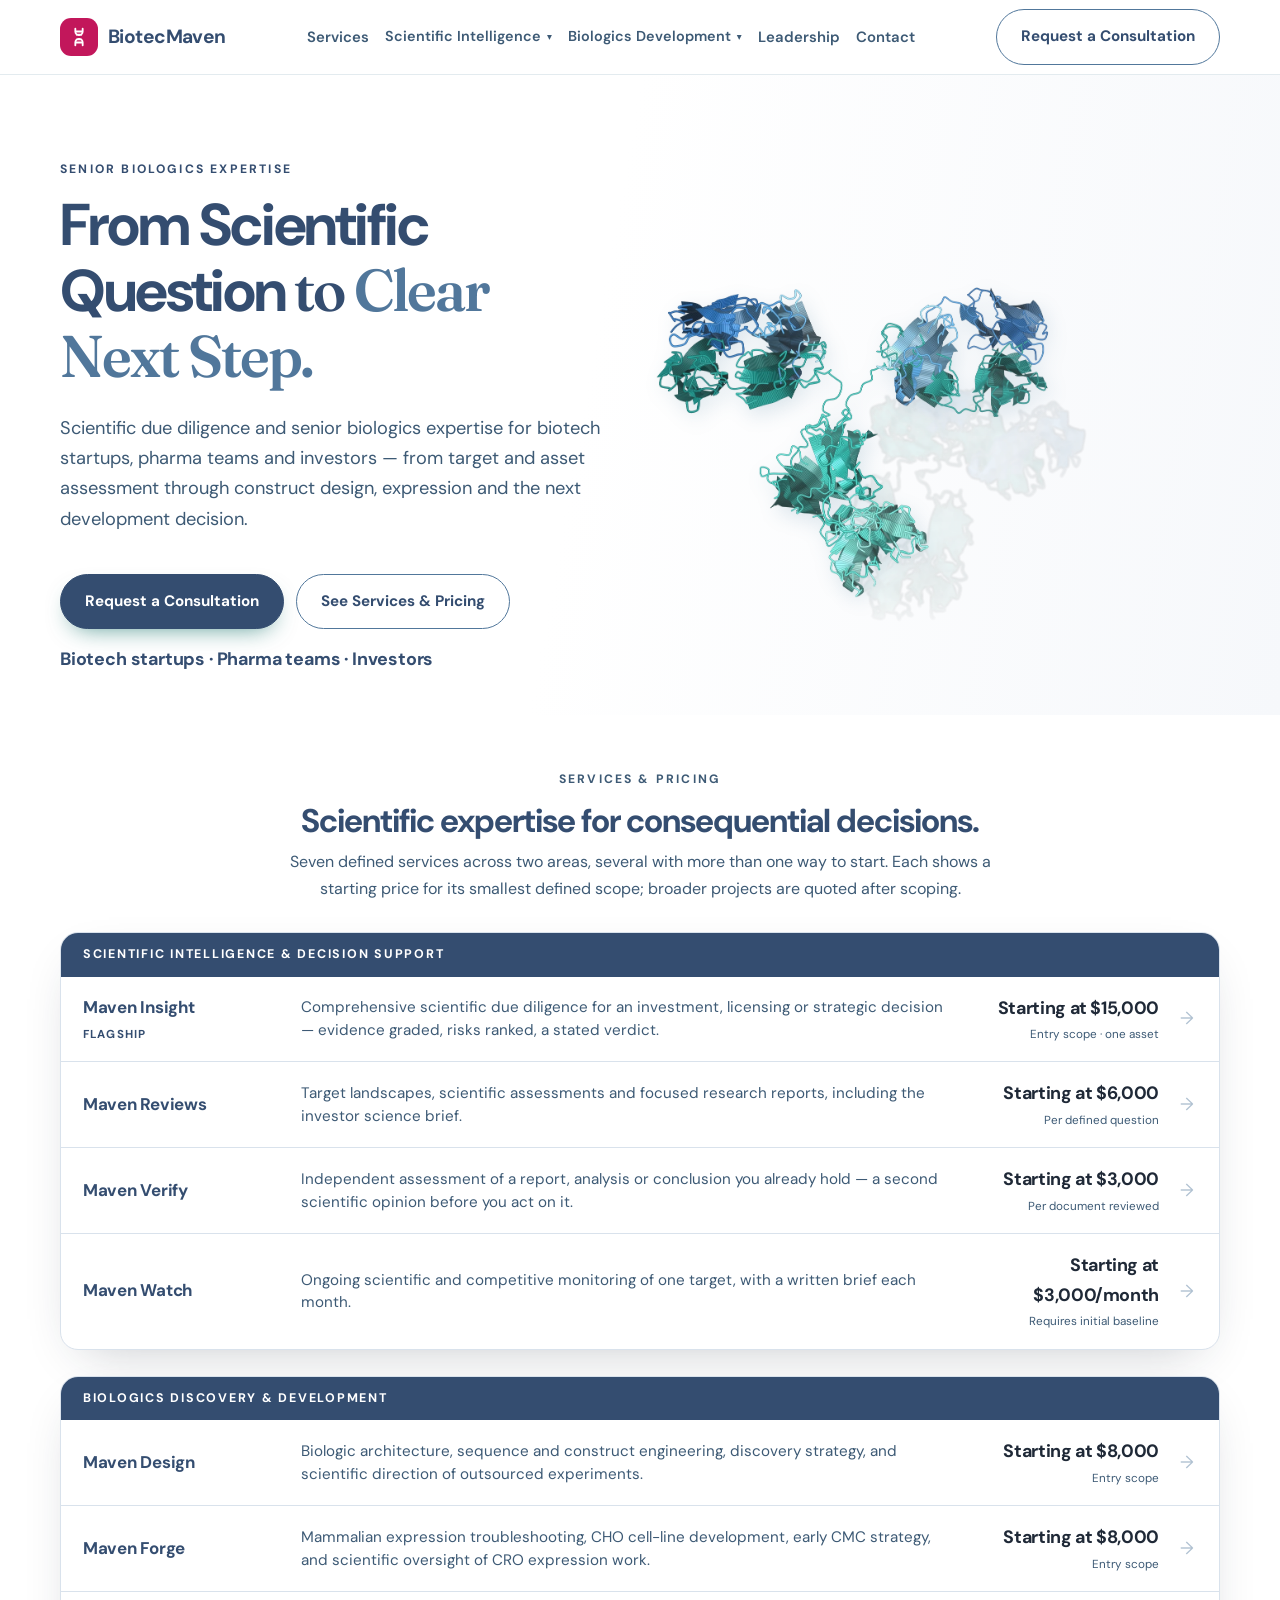
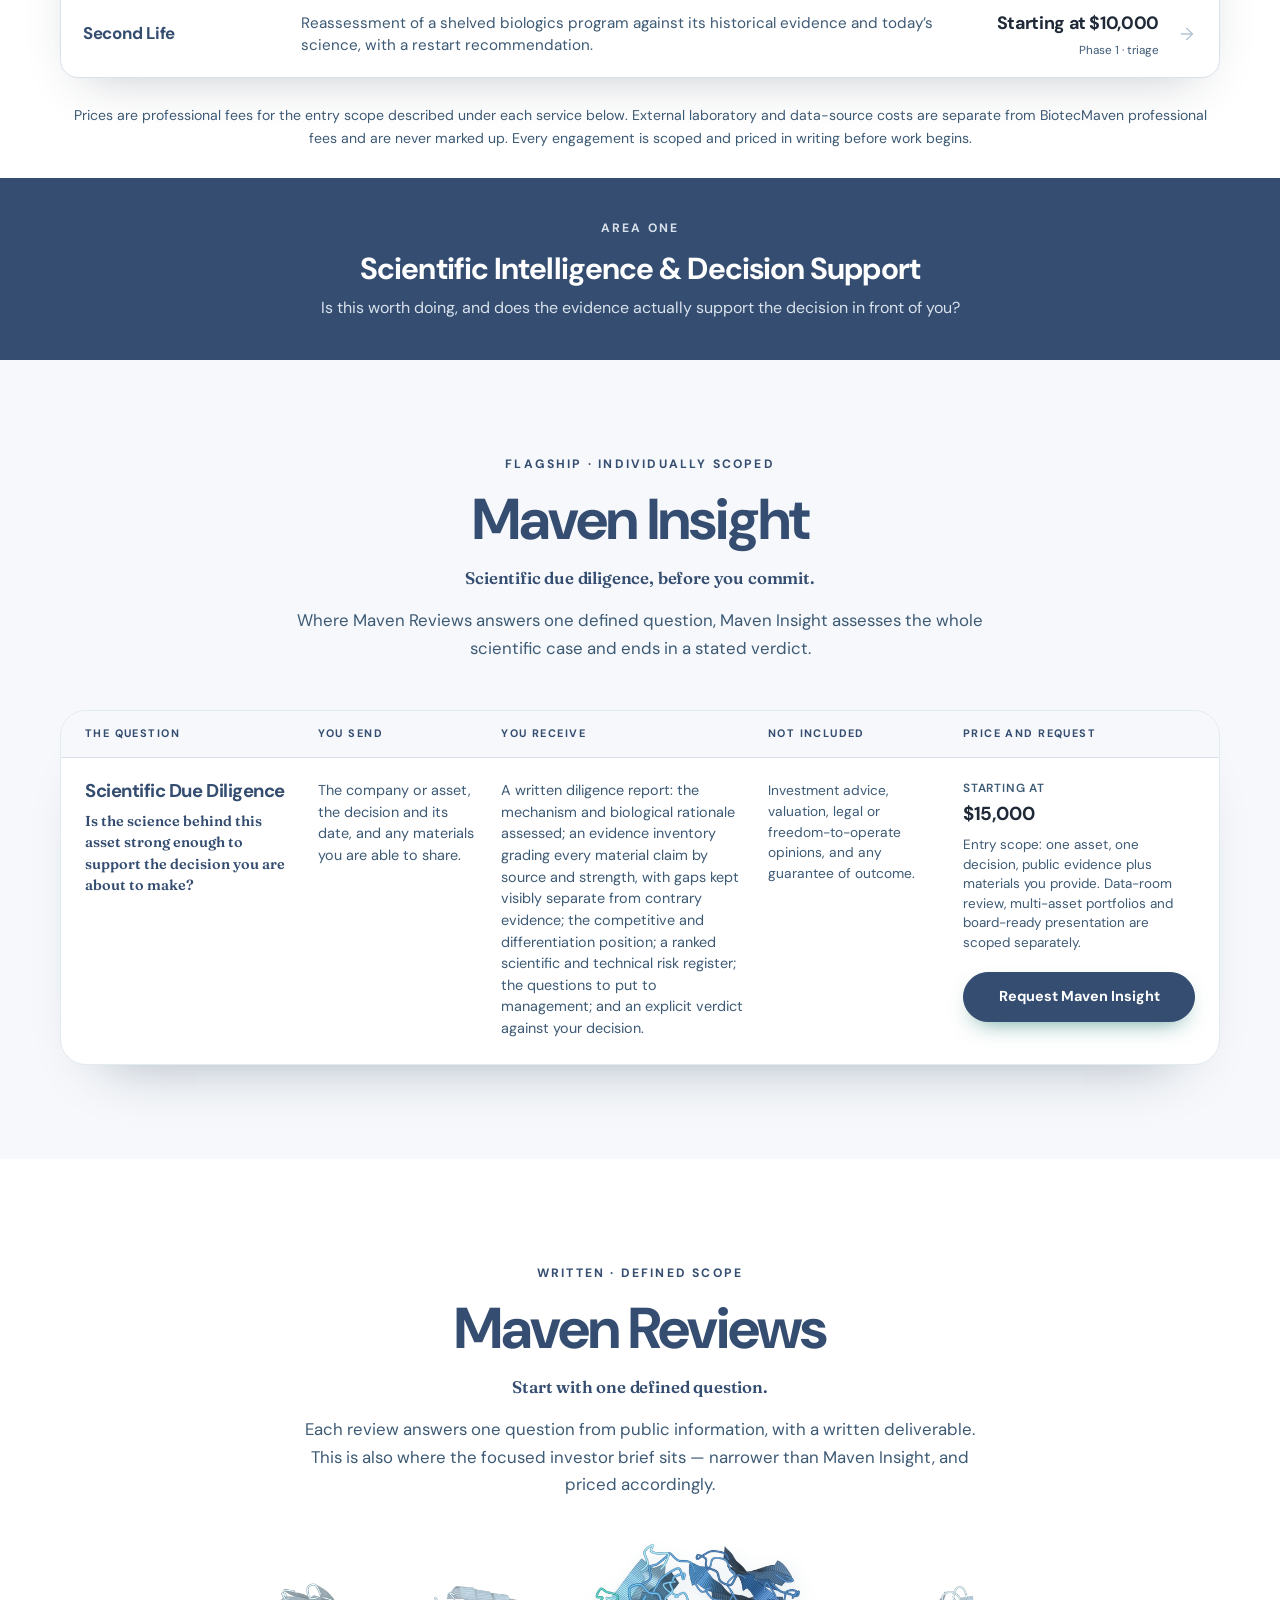
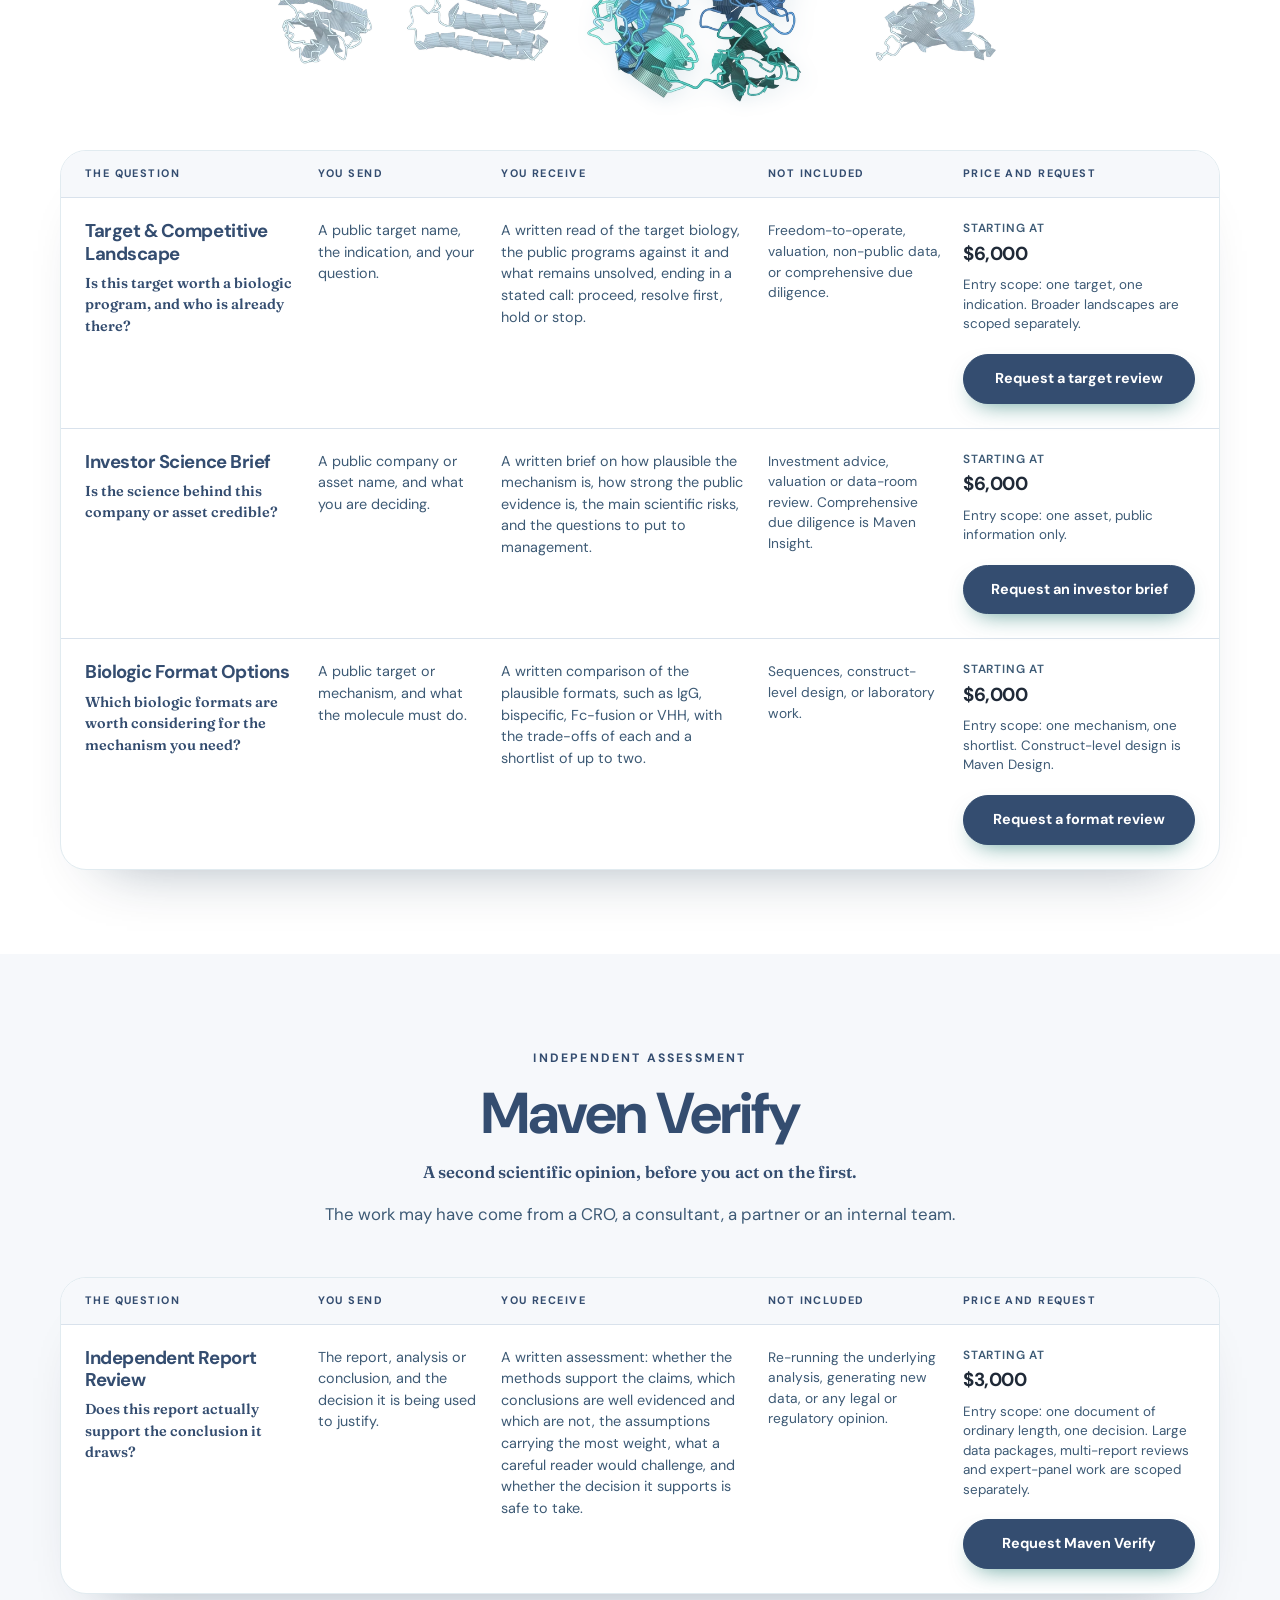
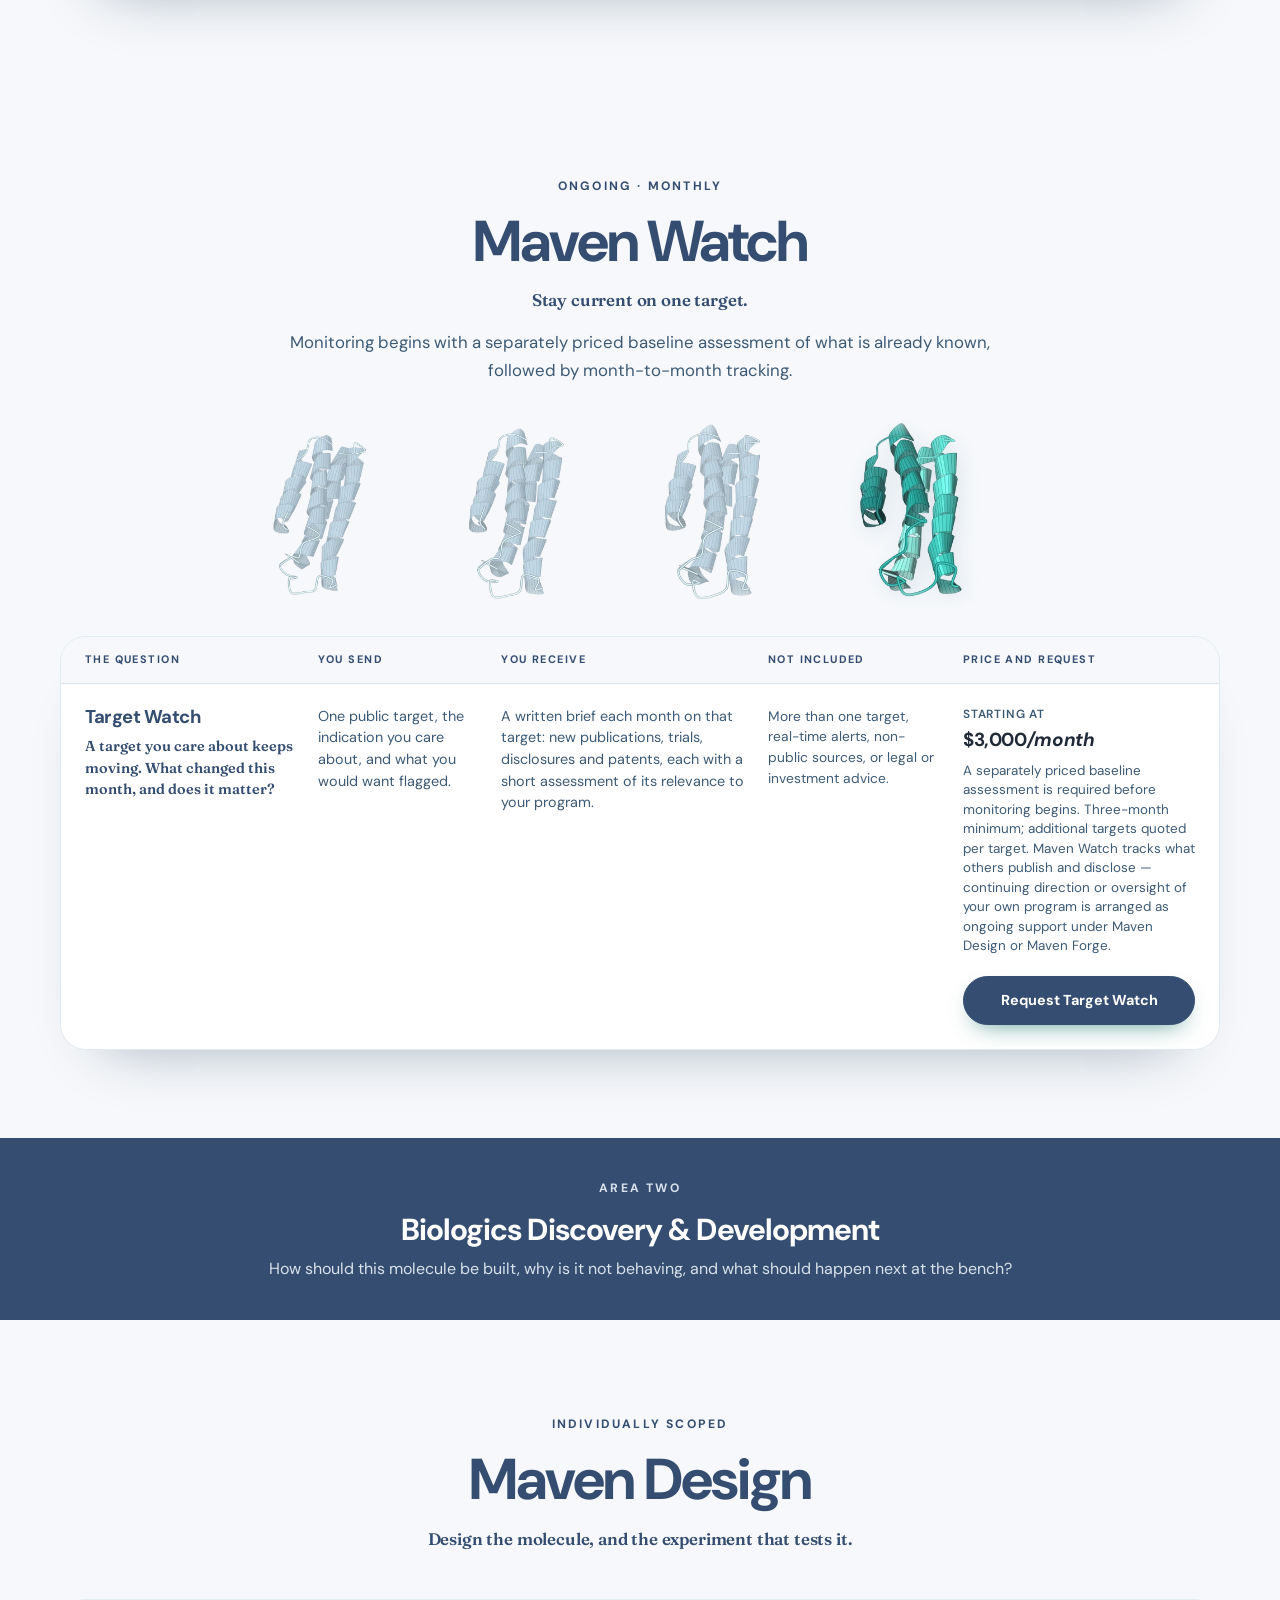
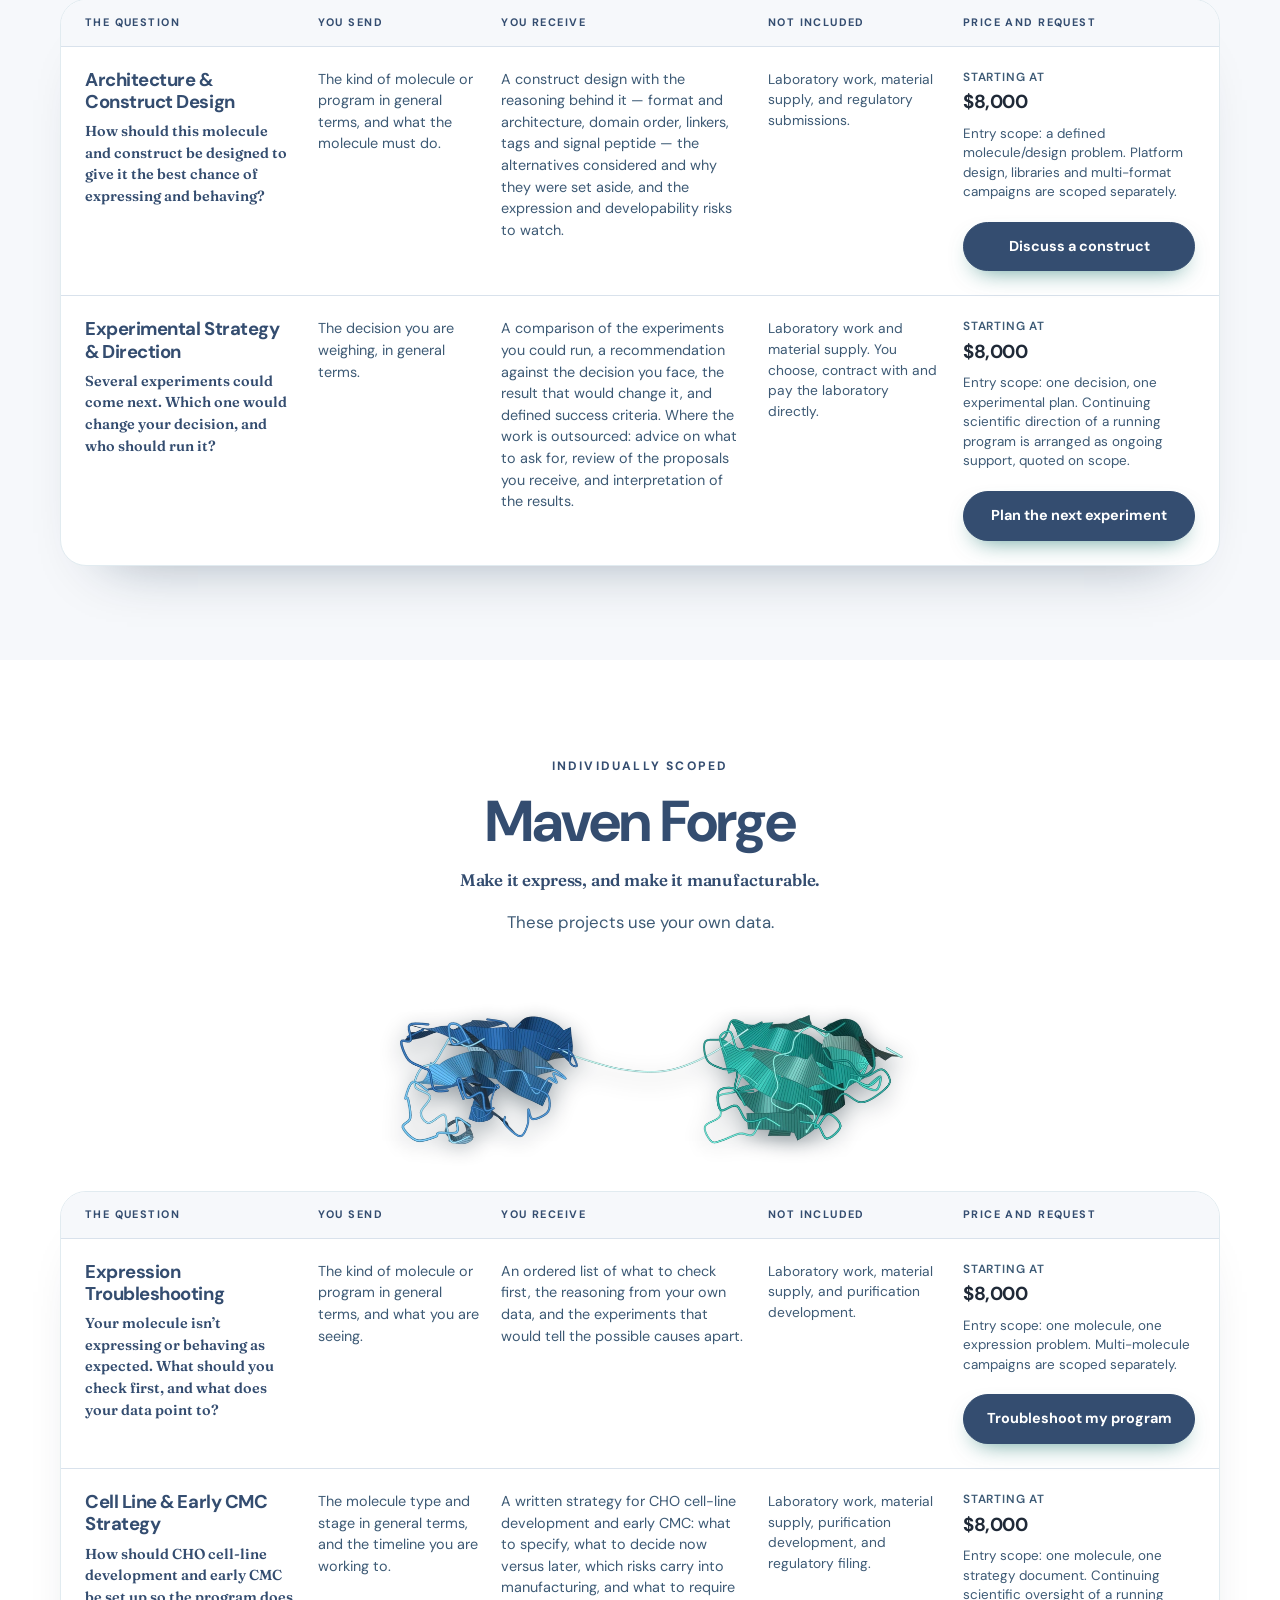
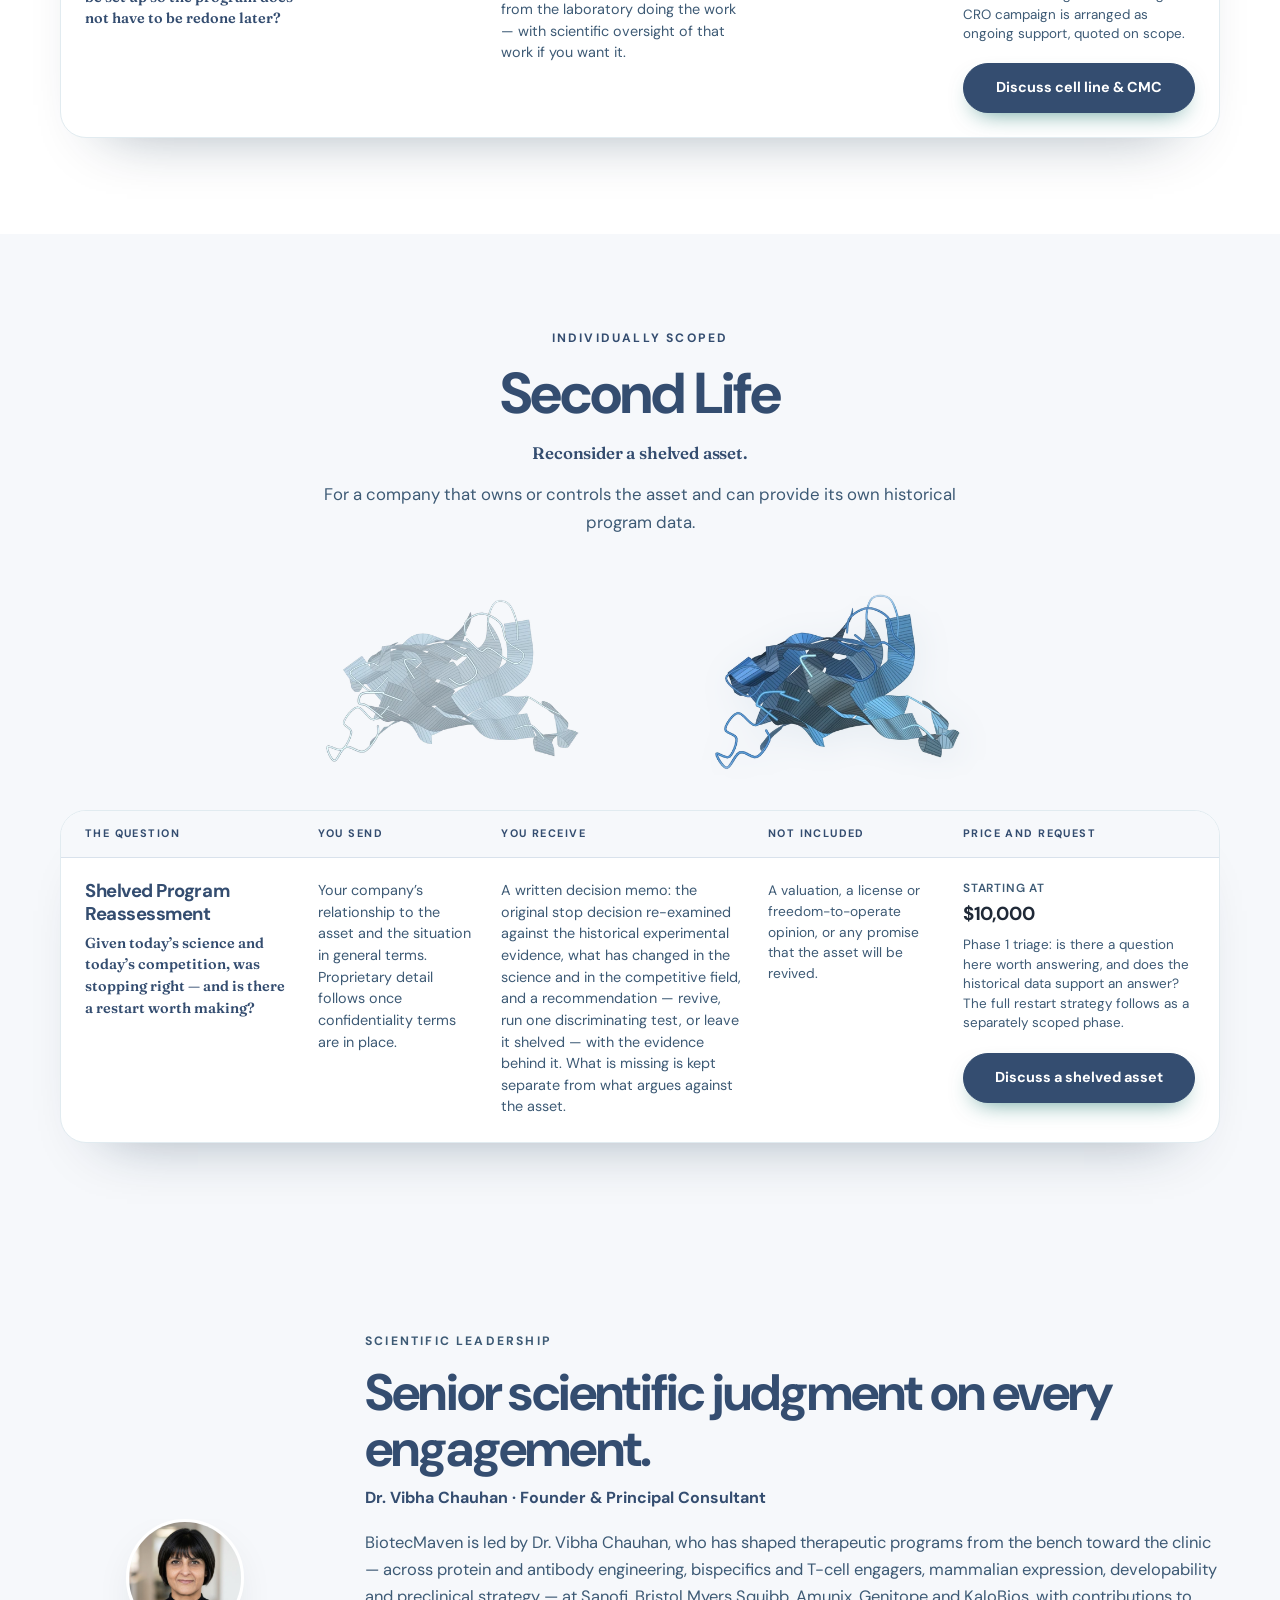
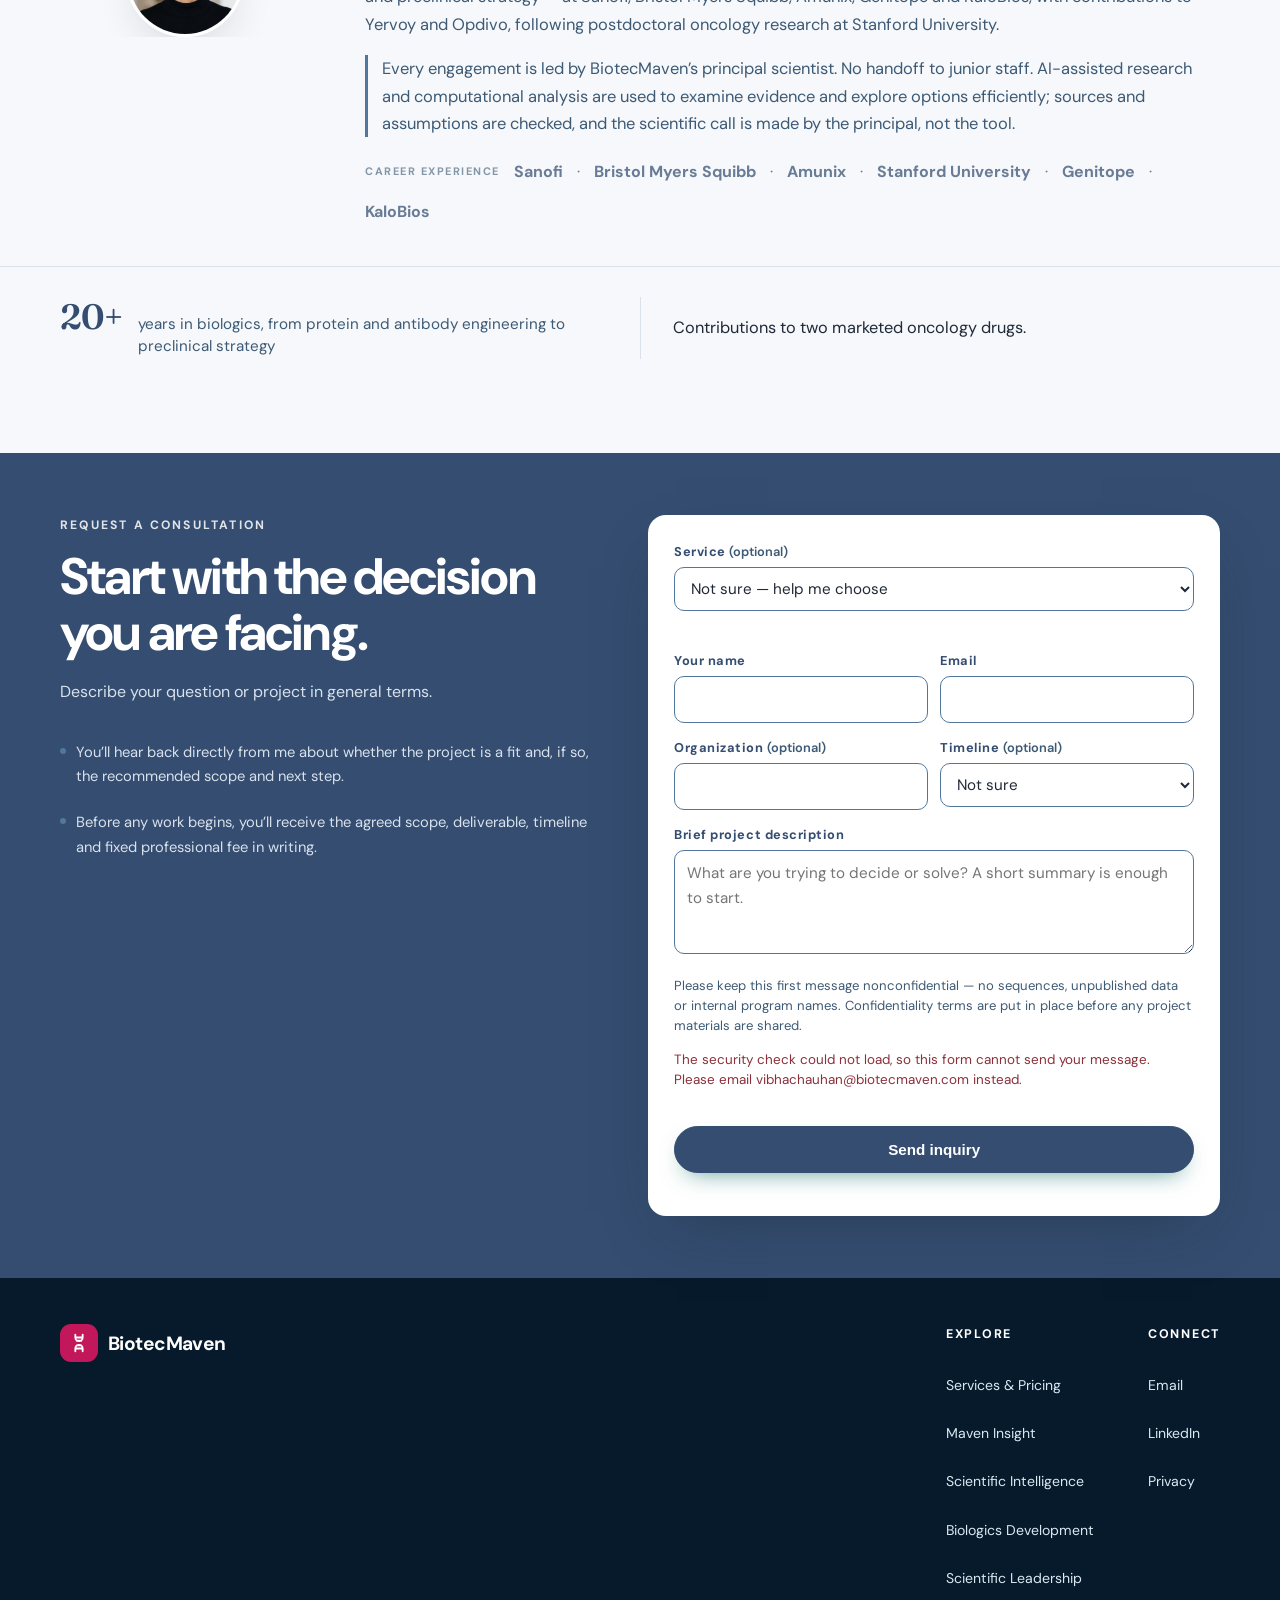
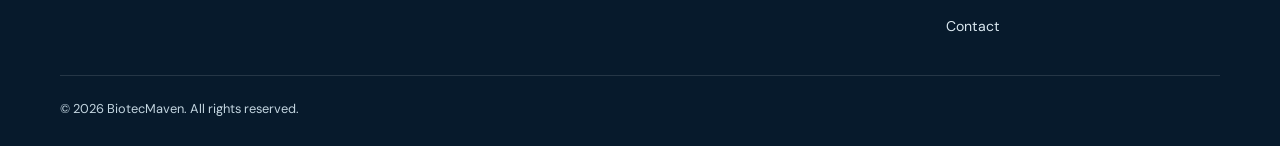
==== commit 096d2a86: "Recolour the brand mark to #C2175B The site logo is not an image: it is a `.logo` tile carrying the " ====
--- a/index.html
+++ b/index.html
@@ -24,6 +24,9 @@
   <link rel="preconnect" href="https://fonts.gstatic.com" crossorigin />
   <link href="https://fonts.googleapis.com/css2?family=DM+Sans:wght@400;500;600;700&family=Fraunces:opsz,wght@9..144,400;9..144,600&display=swap" rel="stylesheet" />
   <link rel="stylesheet" href="assets/tokens.css" />
+  <link rel="icon" href="favicon.ico?v=3" sizes="32x32" />
+  <link rel="icon" href="assets/favicon.svg?v=3" type="image/svg+xml" />
+  <link rel="apple-touch-icon" href="assets/apple-touch-icon.png?v=3" />
 <style>
     :root{--navy:#344D70;--navy-2:#1F2937;--primary:#344D70;--secondary:#51779B;--pale:#D9E2EC;--ice:#F6F8FB;--ink:#1F2937;--teal:#344D70;--teal-bright:#D9E2EC;--mint:#D9E2EC;--paper:#F6F8FB;--muted:#3D5A75;--line:#D9E2EC;--white:#fff;--max:1160px;--shadow:0 18px 50px -24px rgba(31,41,55,.30)}
     *{box-sizing:border-box}html{scroll-behavior:smooth;scroll-padding-top:76px}body{margin:0;color:var(--ink);font-family:"DM Sans",system-ui,sans-serif;font-size:16px;line-height:1.65;background:var(--white);-webkit-font-smoothing:antialiased}h1,h2,h3{margin:0;color:var(--navy);line-height:1.1;letter-spacing:-.035em}h1{font-size:clamp(2.55rem,6vw,5.2rem);max-width:12ch}h2{font-size:clamp(2rem,4vw,3.25rem)}h3{font-size:1.35rem}p{margin:0 0 1.1rem;color:var(--muted)}a{color:inherit;text-decoration:none}.wrap{width:min(var(--max),100% - 48px);margin:auto}.eyebrow{display:block;margin-bottom:14px;color:var(--teal);font-size:.76rem;font-weight:700;letter-spacing:.18em;text-transform:uppercase}.btn{display:inline-flex;align-items:center;justify-content:center;gap:9px;border-radius:999px;padding:13px 21px;border:1px solid transparent;font-weight:700;font-size:.95rem;transition:.2s ease}.btn-primary{background:var(--teal);color:#fff;box-shadow:0 10px 24px -12px rgba(14,143,134,.8)}.btn-primary:hover{background:#0a766f;transform:translateY(-2px)}.btn-outline{border-color:var(--line);color:var(--navy);background:#fff}.btn-outline:hover{border-color:var(--teal);color:var(--teal)}.btn-light{background:#fff;color:var(--navy)}.btn-light:hover{transform:translateY(-2px)}
@@ -305,7 +308,7 @@
 
 /* ---------- Phase 2: steel-blue system ---------- */
 body{color:var(--ink)}
-.logo{background:var(--primary)!important}
+.logo{background:#C2175B!important}
 .btn-primary{background:var(--primary);border-color:var(--primary);color:#fff}
 .btn-primary:hover{background:#2b4260;border-color:#2b4260}
 .btn-outline{color:var(--primary);border-color:var(--secondary)}
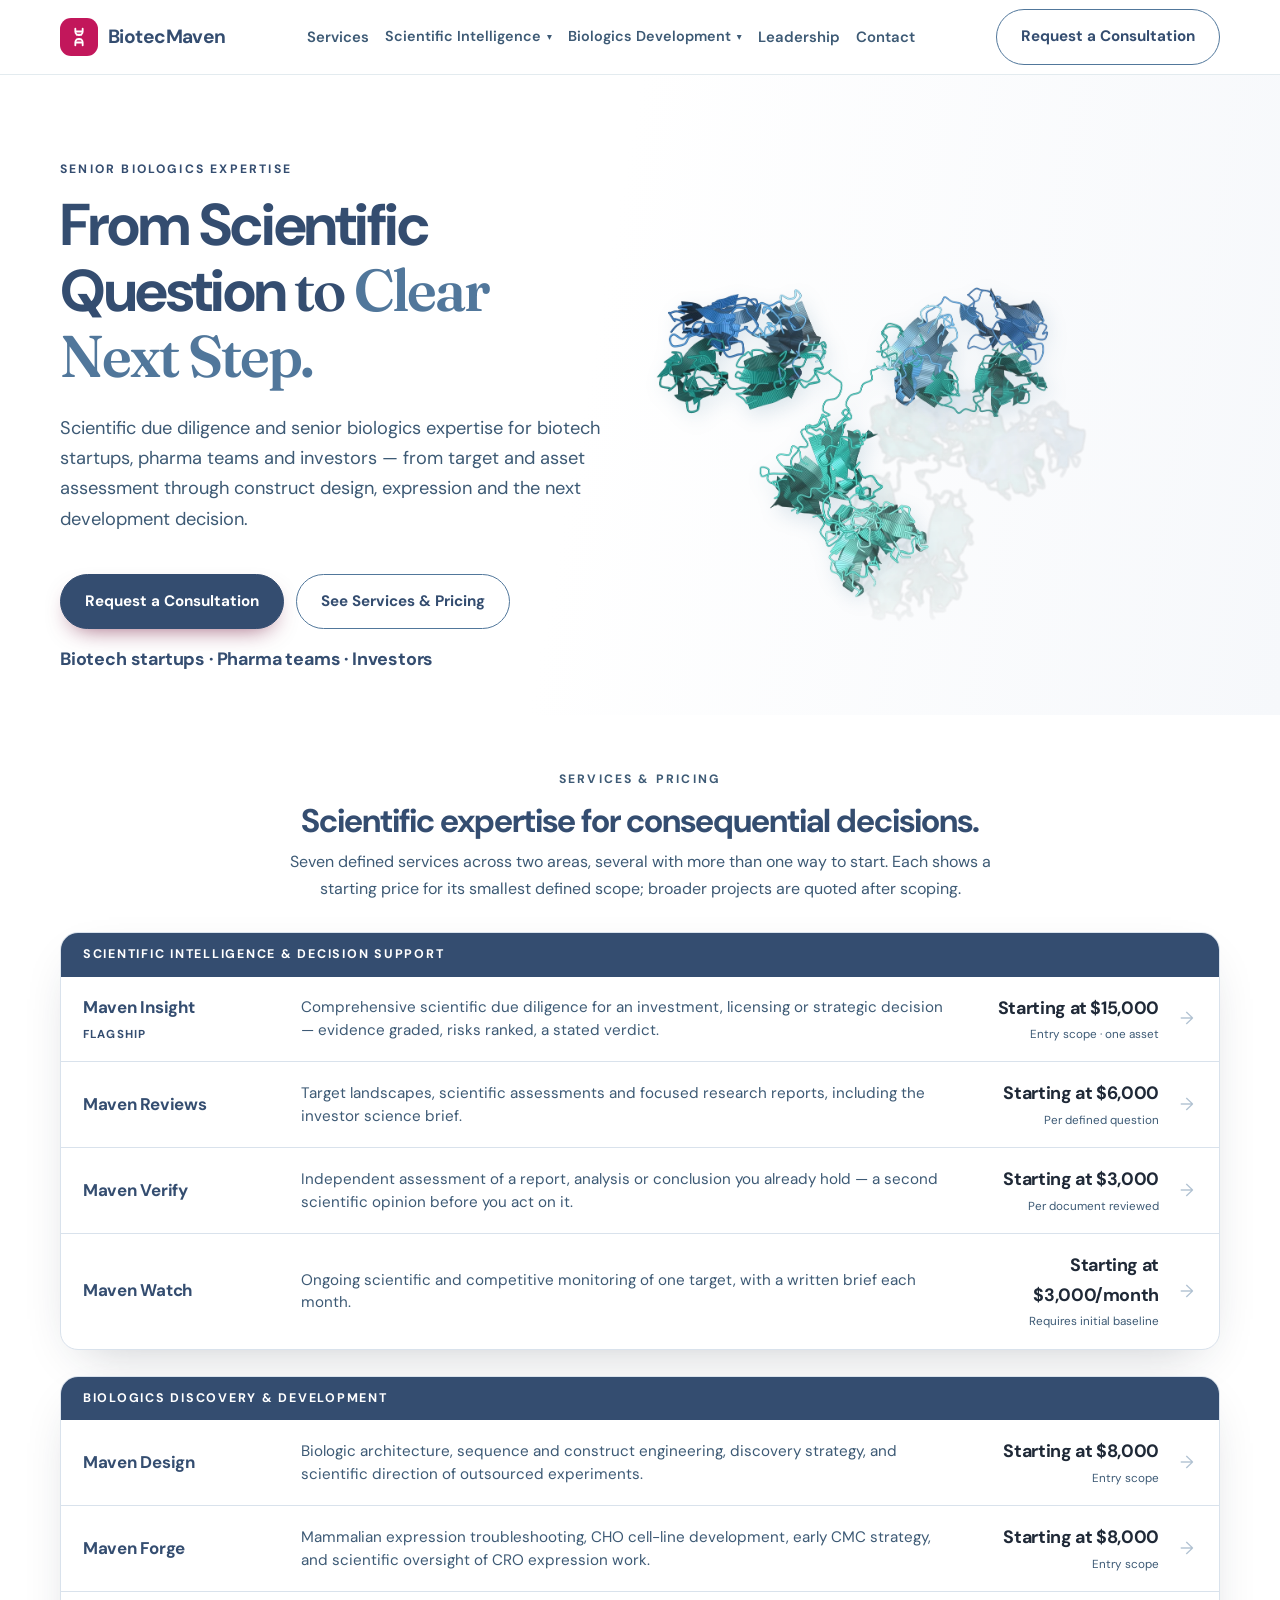
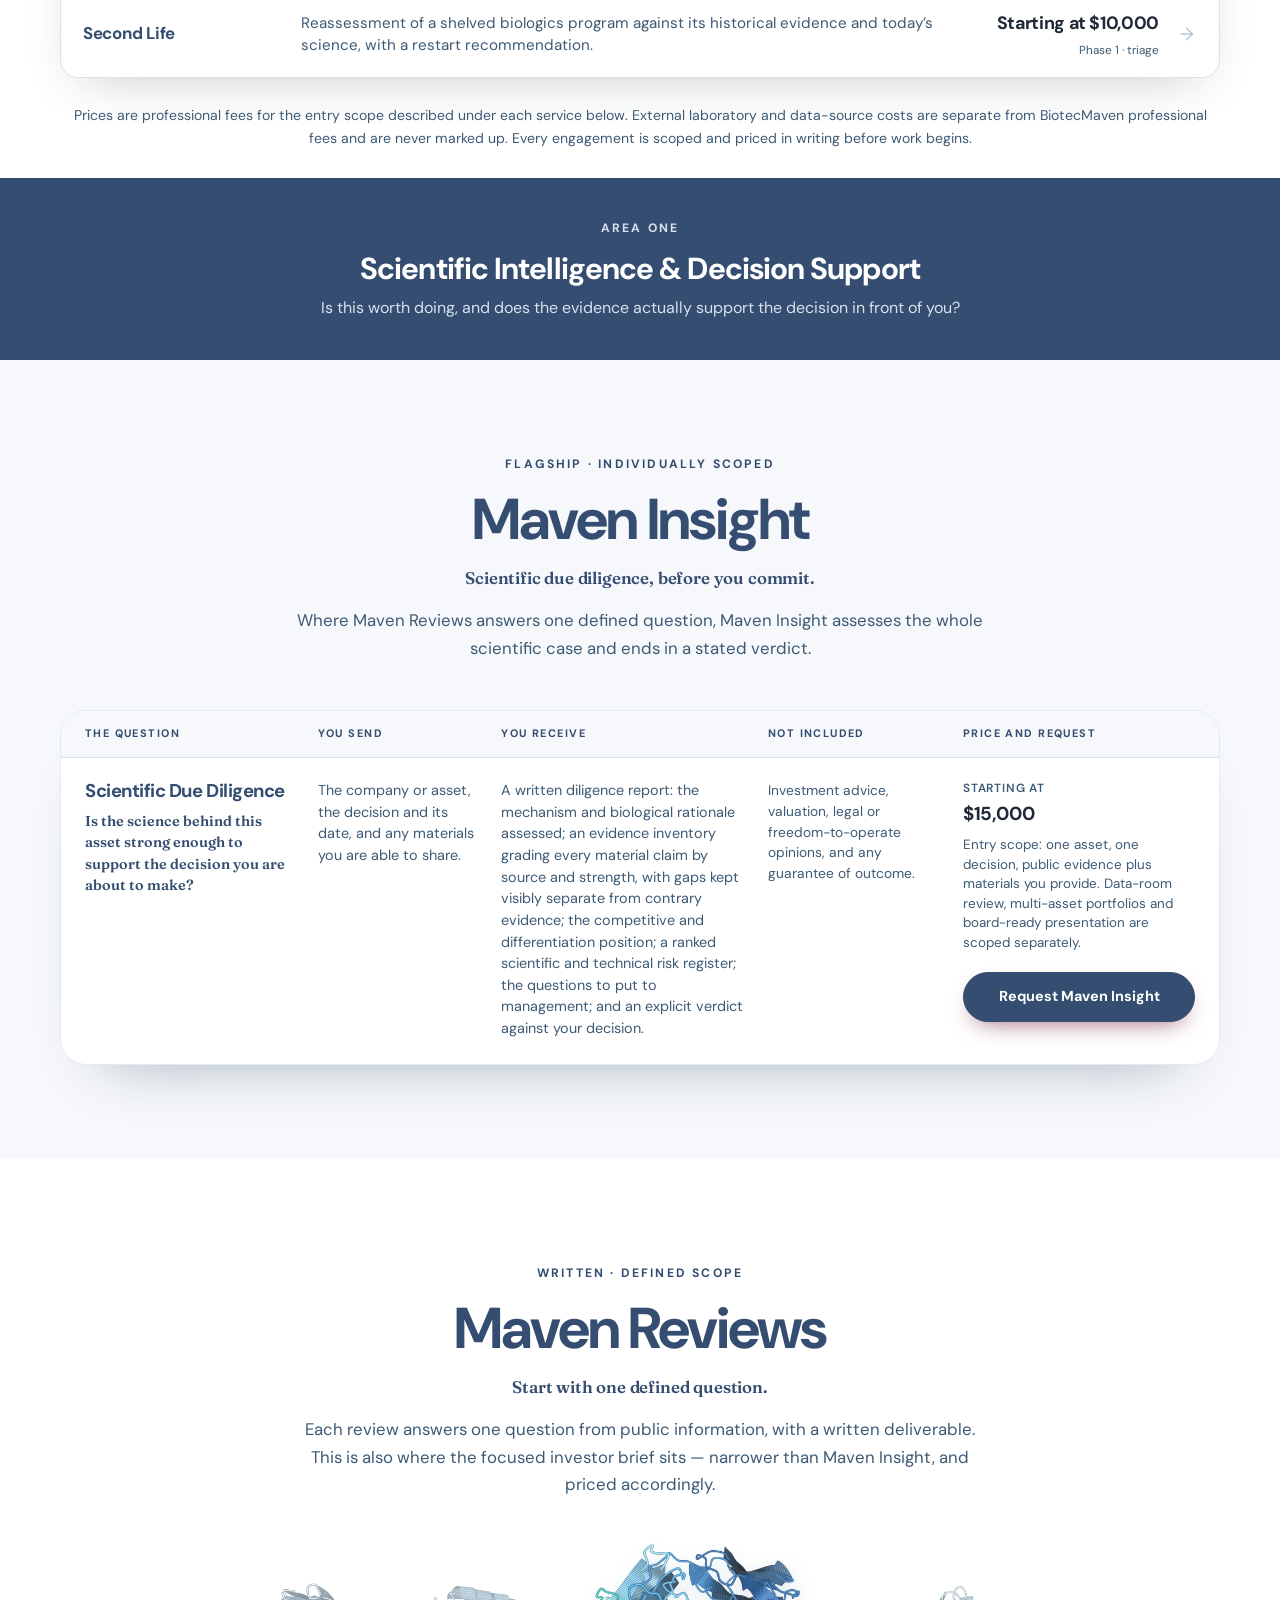
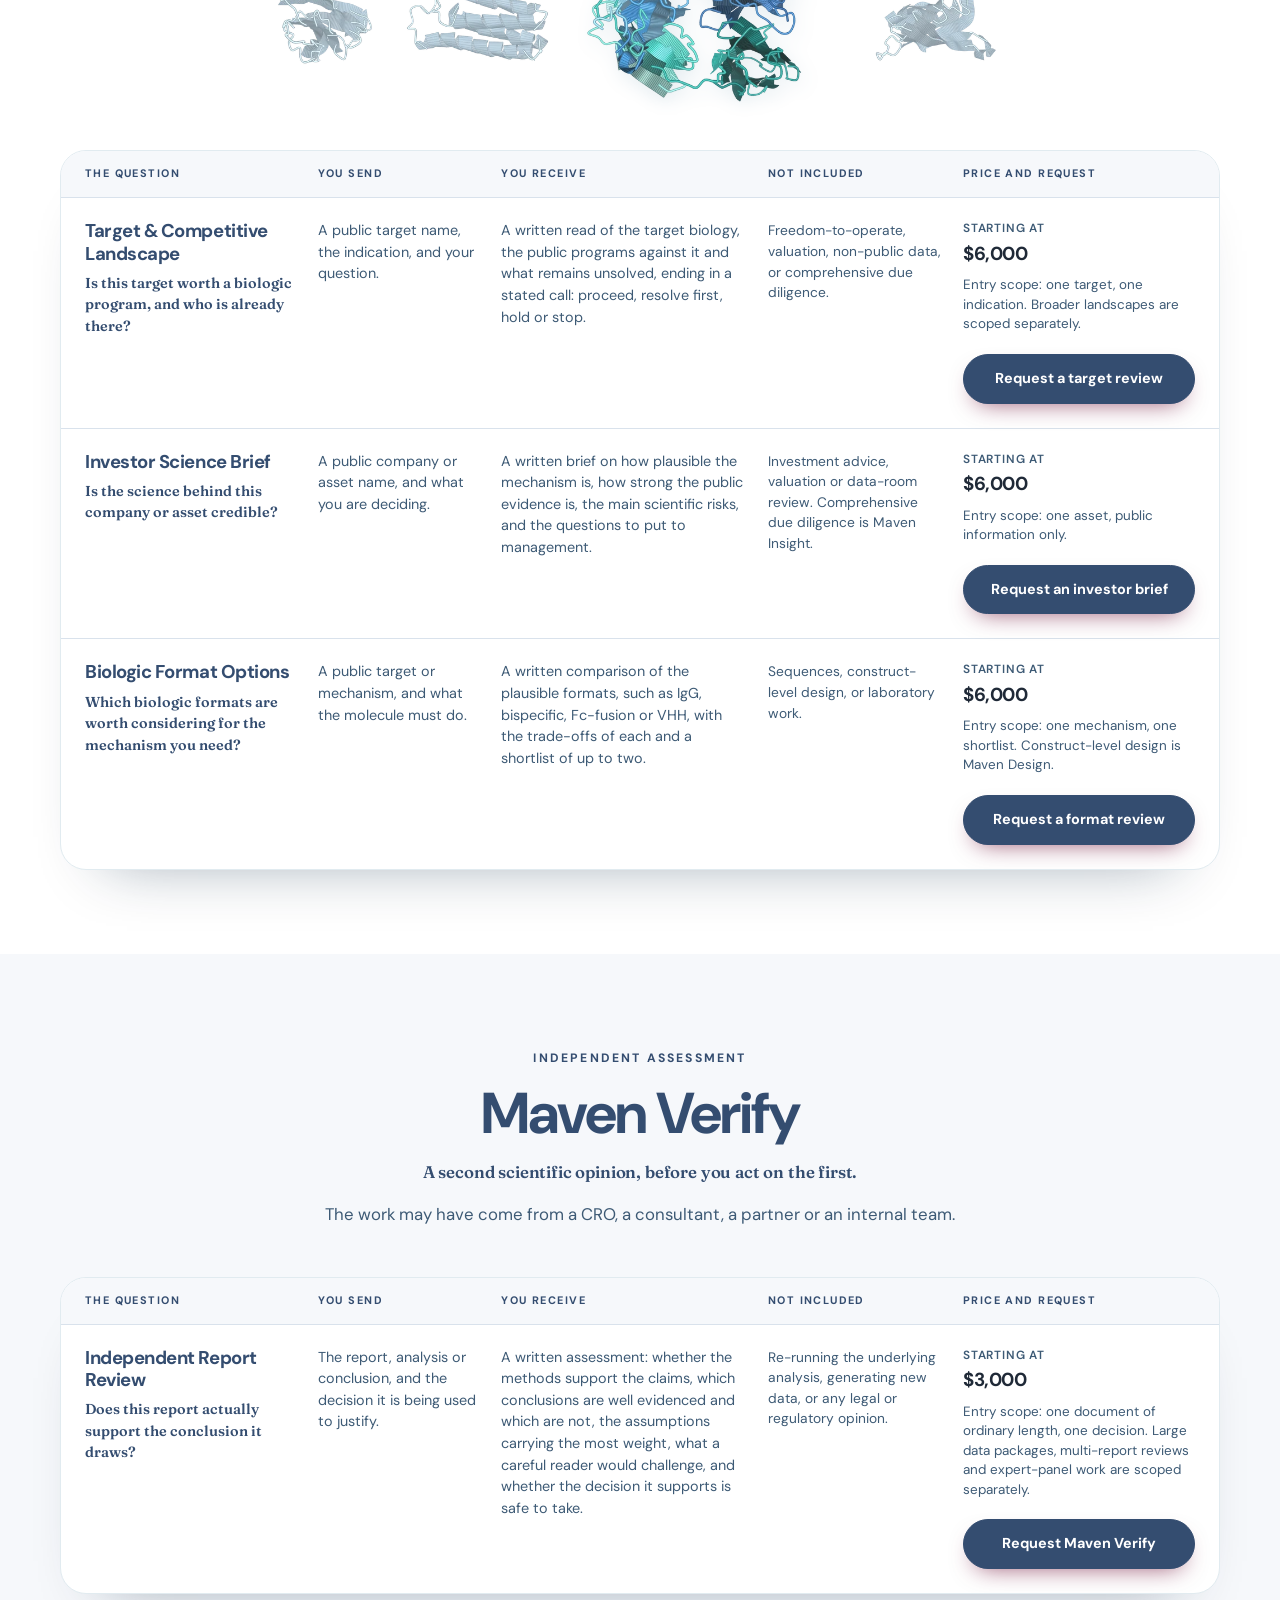
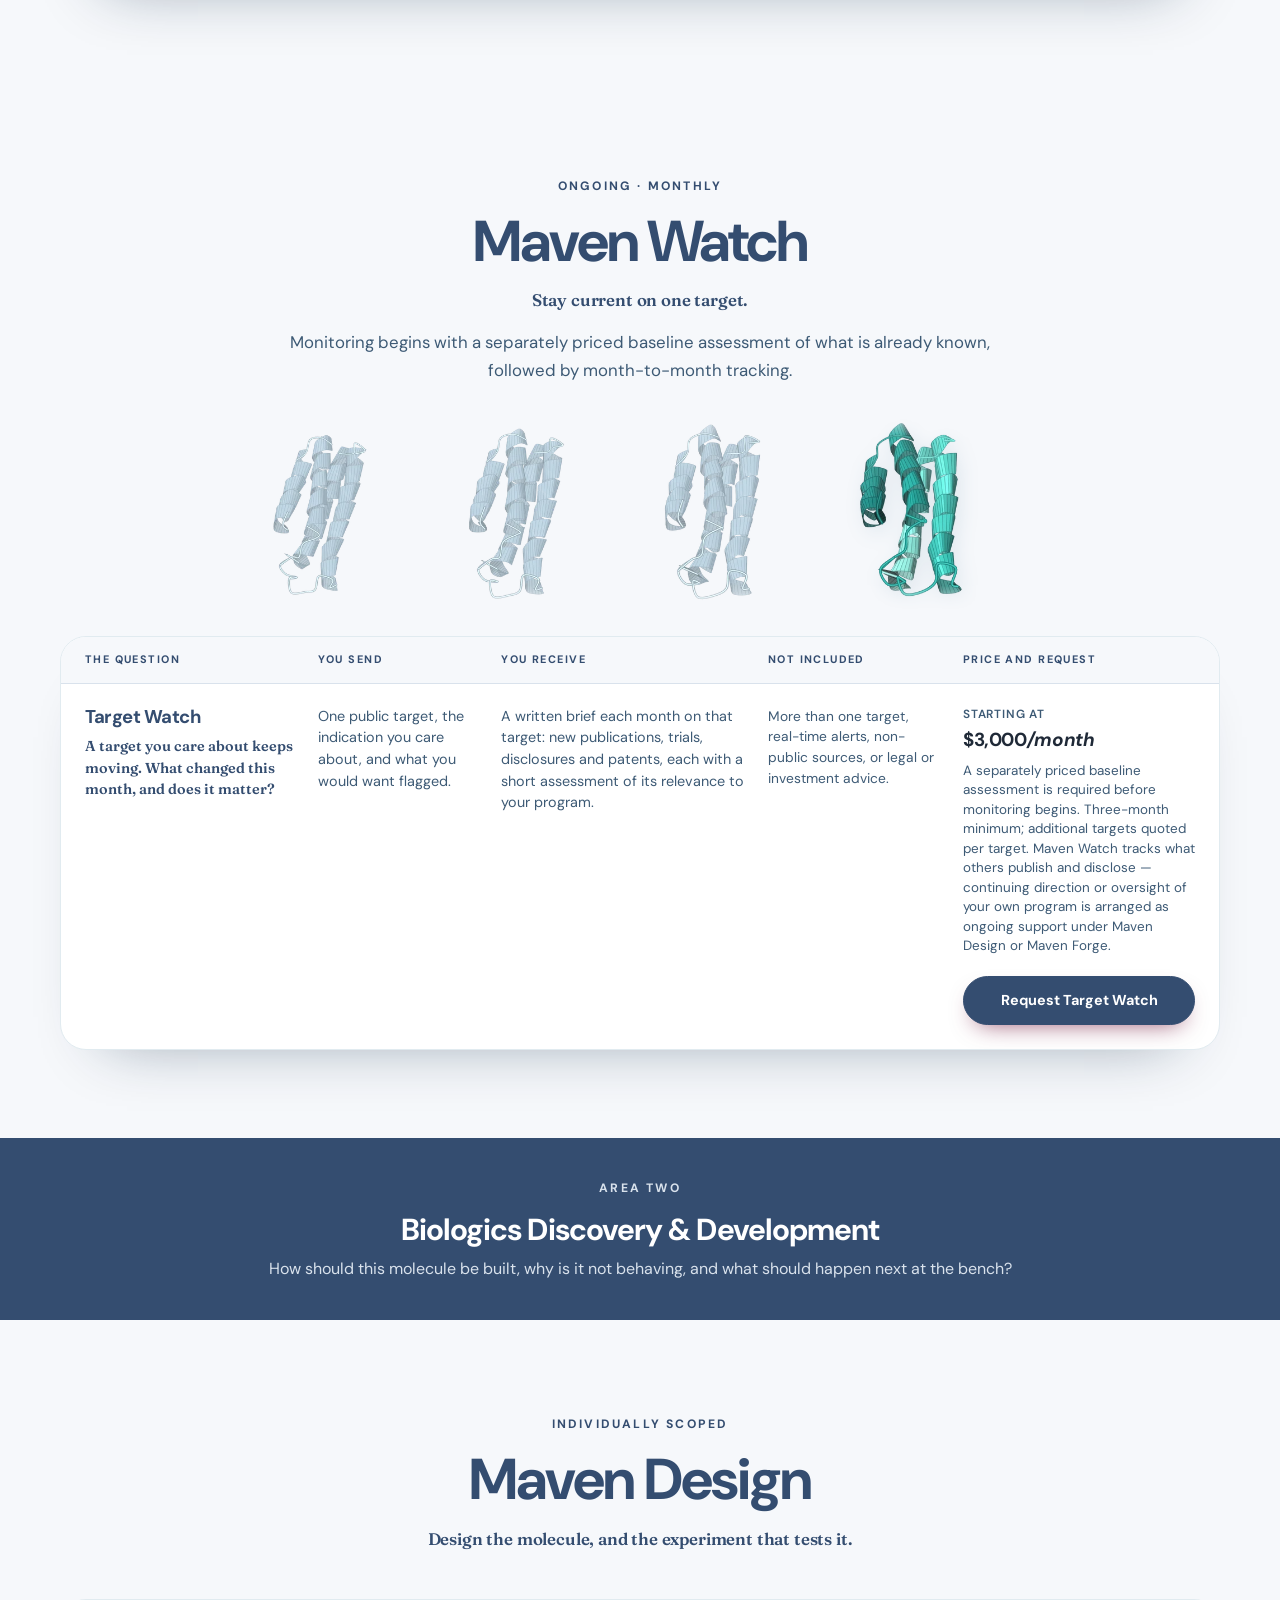
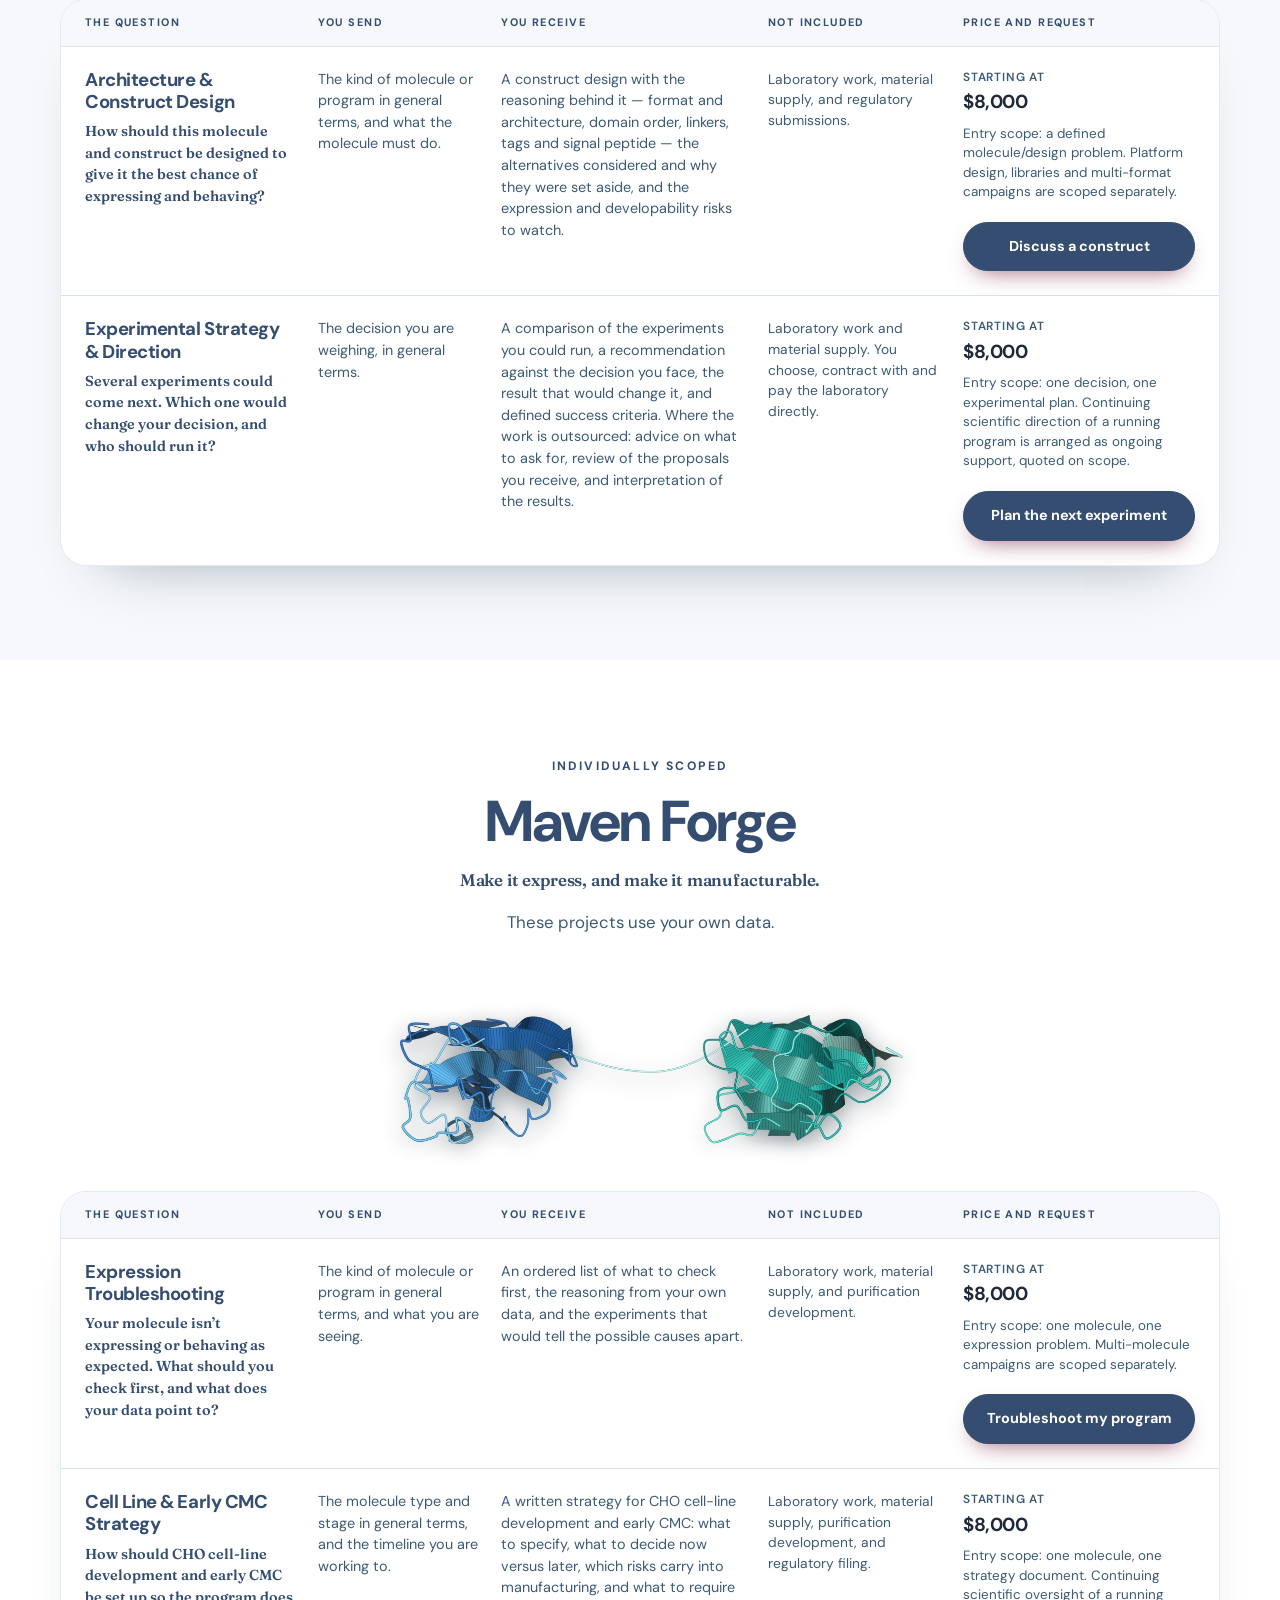
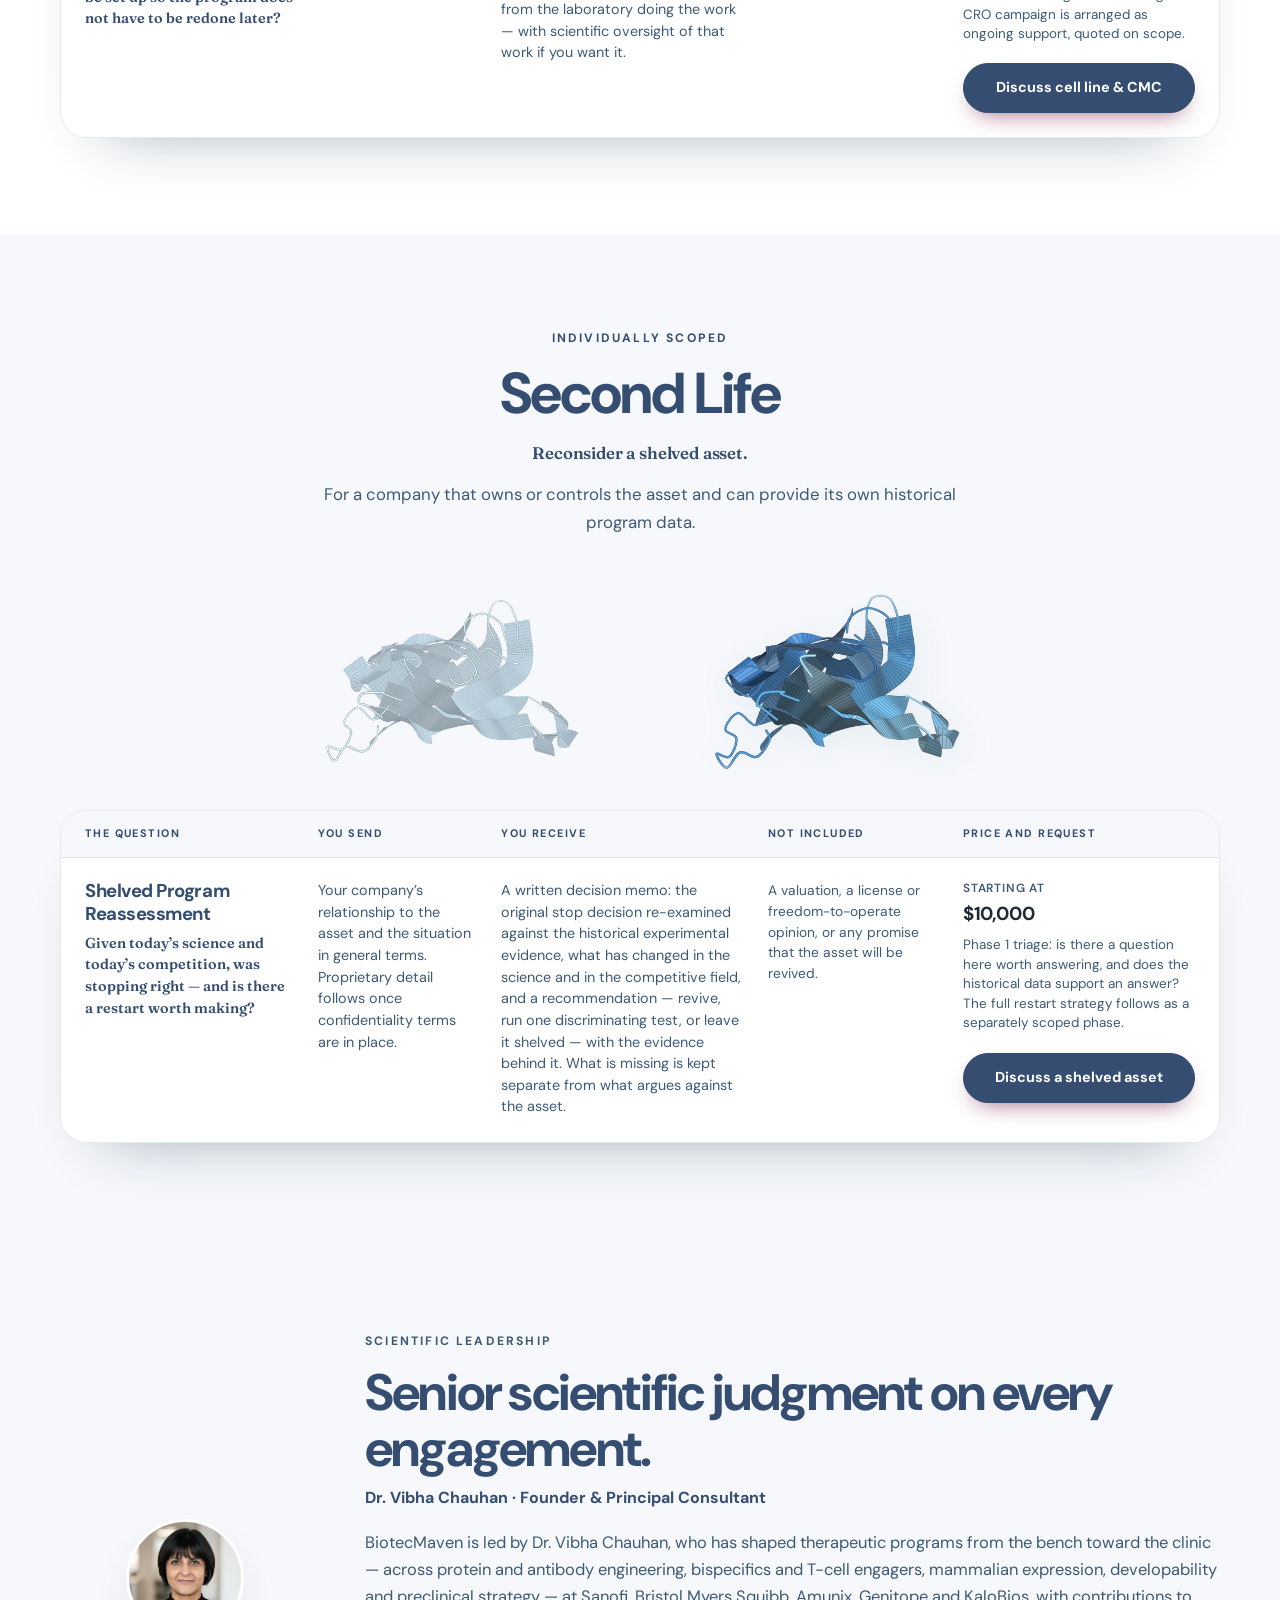
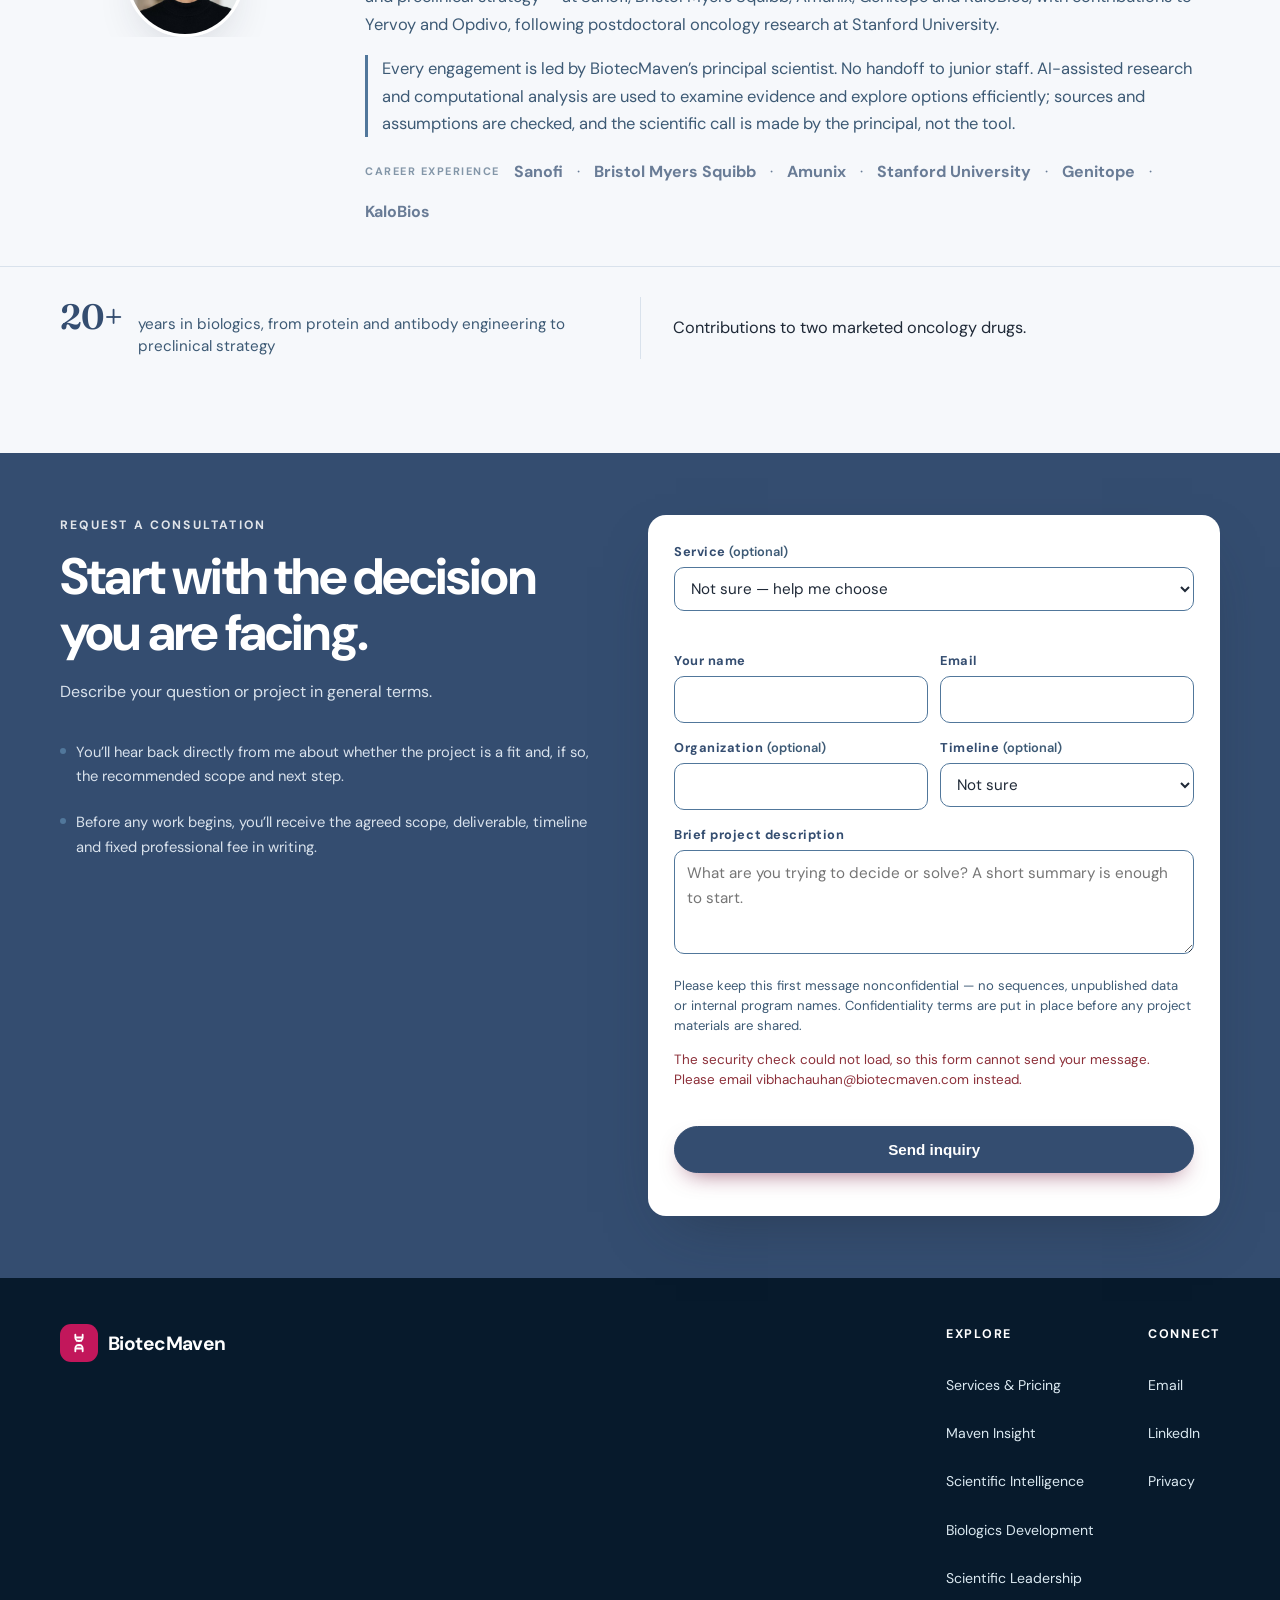
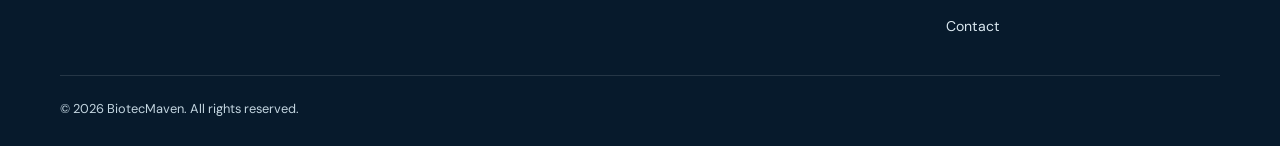
==== commit 2a909dc7: "Recolour the primary button's shadow to the brand red `.btn-primary` fills with --primary (steel blu" ====
--- a/index.html
+++ b/index.html
@@ -29,7 +29,7 @@
   <link rel="apple-touch-icon" href="assets/apple-touch-icon.png?v=3" />
 <style>
     :root{--navy:#344D70;--navy-2:#1F2937;--primary:#344D70;--secondary:#51779B;--pale:#D9E2EC;--ice:#F6F8FB;--ink:#1F2937;--teal:#344D70;--teal-bright:#D9E2EC;--mint:#D9E2EC;--paper:#F6F8FB;--muted:#3D5A75;--line:#D9E2EC;--white:#fff;--max:1160px;--shadow:0 18px 50px -24px rgba(31,41,55,.30)}
-    *{box-sizing:border-box}html{scroll-behavior:smooth;scroll-padding-top:76px}body{margin:0;color:var(--ink);font-family:"DM Sans",system-ui,sans-serif;font-size:16px;line-height:1.65;background:var(--white);-webkit-font-smoothing:antialiased}h1,h2,h3{margin:0;color:var(--navy);line-height:1.1;letter-spacing:-.035em}h1{font-size:clamp(2.55rem,6vw,5.2rem);max-width:12ch}h2{font-size:clamp(2rem,4vw,3.25rem)}h3{font-size:1.35rem}p{margin:0 0 1.1rem;color:var(--muted)}a{color:inherit;text-decoration:none}.wrap{width:min(var(--max),100% - 48px);margin:auto}.eyebrow{display:block;margin-bottom:14px;color:var(--teal);font-size:.76rem;font-weight:700;letter-spacing:.18em;text-transform:uppercase}.btn{display:inline-flex;align-items:center;justify-content:center;gap:9px;border-radius:999px;padding:13px 21px;border:1px solid transparent;font-weight:700;font-size:.95rem;transition:.2s ease}.btn-primary{background:var(--teal);color:#fff;box-shadow:0 10px 24px -12px rgba(14,143,134,.8)}.btn-primary:hover{background:#0a766f;transform:translateY(-2px)}.btn-outline{border-color:var(--line);color:var(--navy);background:#fff}.btn-outline:hover{border-color:var(--teal);color:var(--teal)}.btn-light{background:#fff;color:var(--navy)}.btn-light:hover{transform:translateY(-2px)}
+    *{box-sizing:border-box}html{scroll-behavior:smooth;scroll-padding-top:76px}body{margin:0;color:var(--ink);font-family:"DM Sans",system-ui,sans-serif;font-size:16px;line-height:1.65;background:var(--white);-webkit-font-smoothing:antialiased}h1,h2,h3{margin:0;color:var(--navy);line-height:1.1;letter-spacing:-.035em}h1{font-size:clamp(2.55rem,6vw,5.2rem);max-width:12ch}h2{font-size:clamp(2rem,4vw,3.25rem)}h3{font-size:1.35rem}p{margin:0 0 1.1rem;color:var(--muted)}a{color:inherit;text-decoration:none}.wrap{width:min(var(--max),100% - 48px);margin:auto}.eyebrow{display:block;margin-bottom:14px;color:var(--teal);font-size:.76rem;font-weight:700;letter-spacing:.18em;text-transform:uppercase}.btn{display:inline-flex;align-items:center;justify-content:center;gap:9px;border-radius:999px;padding:13px 21px;border:1px solid transparent;font-weight:700;font-size:.95rem;transition:.2s ease}.btn-primary{background:var(--teal);color:#fff;box-shadow:0 10px 24px -12px rgba(143,14,65,.8)}.btn-primary:hover{background:#0a766f;transform:translateY(-2px)}.btn-outline{border-color:var(--line);color:var(--navy);background:#fff}.btn-outline:hover{border-color:var(--teal);color:var(--teal)}.btn-light{background:#fff;color:var(--navy)}.btn-light:hover{transform:translateY(-2px)}
     header{position:sticky;top:0;z-index:20;background:rgba(255,255,255,.9);backdrop-filter:blur(14px);border-bottom:1px solid rgba(220,230,236,.8)}.nav{height:74px;display:flex;align-items:center;justify-content:space-between;gap:24px}.brand{display:flex;align-items:center;gap:10px;color:var(--navy);font-weight:700;letter-spacing:-.03em;font-size:1.2rem}.logo{width:38px;height:38px;border-radius:11px;display:grid;place-items:center;color:#fff;background:linear-gradient(140deg,var(--navy),var(--teal))}.logo svg{width:22px}.nav-links{display:flex;align-items:center;gap:23px}.nav-links a{font-size:.9rem;color:var(--muted);font-weight:600}.nav-links a:hover{color:var(--navy)}.menu{display:none;border:0;background:none;color:var(--navy);font-size:1.7rem;cursor:pointer}.nav-cta{display:flex;align-items:center;gap:12px}
     .hero{position:relative;overflow:hidden;background:linear-gradient(145deg,#f4faf9 0%,#fff 62%);padding:78px 0 58px}.hero:after{content:"";position:absolute;right:-170px;top:-230px;width:660px;height:660px;border-radius:50%;background:radial-gradient(circle,rgba(38,184,169,.2),transparent 68%);pointer-events:none}.hero-grid{position:relative;z-index:1;display:grid;grid-template-columns:1.1fr .9fr;align-items:center;gap:64px}.hero h1 em{font-family:Fraunces,serif;font-style:normal;font-weight:600;color:var(--teal)}.hero-lead{max-width:56ch;margin:24px 0 12px;font-size:1.14rem;color:var(--muted)}.tagline{font-family:Fraunces,serif;color:var(--navy);font-size:1.12rem}.actions{display:flex;flex-wrap:wrap;gap:12px;margin:28px 0 32px}.proof{display:flex;flex-wrap:wrap;gap:25px}.proof strong{display:block;color:var(--navy);font-size:1.52rem;line-height:1.1}.proof span{color:var(--muted);font-size:.83rem}.hero-panel{padding:34px;border-radius:25px;background:var(--navy);color:#fff;box-shadow:var(--shadow)}.hero-panel h2{color:#fff;font-size:1.35rem;margin-bottom:21px}.hero-panel ul{list-style:none;margin:0;padding:0;display:grid;gap:15px}.hero-panel li{display:flex;gap:11px;align-items:flex-start;color:#d8e7ef}.hero-panel li:before{content:"✓";color:var(--teal-bright);font-weight:700;font-size:1.1rem;line-height:1.45}.hero-panel .panel-note{margin:24px 0 0;padding-top:18px;border-top:1px solid rgba(255,255,255,.16);font-size:.9rem;color:#a9c0cf}
     .band{padding:27px 0;background:var(--navy-2);color:#e8f2f6}.band .wrap{display:flex;align-items:center;gap:18px}.band-mark{width:42px;height:42px;display:grid;place-items:center;border-radius:13px;background:rgba(38,184,169,.16);color:var(--teal-bright);font-weight:700;font-size:1.25rem}.band p{margin:0;color:#e8f2f6;font-size:1.06rem}.band strong{color:#fff}.cred{padding:23px 0;border-bottom:1px solid var(--line);background:var(--paper)}.cred .wrap{display:flex;align-items:center;justify-content:space-between;gap:24px;flex-wrap:wrap}.cred p{margin:0;font-size:.9rem}.logos{display:flex;align-items:center;gap:14px;flex-wrap:wrap;color:var(--navy);font-weight:700;opacity:.72}.logos i{color:var(--teal);font-style:normal;font-weight:400}
@@ -264,7 +264,7 @@
 
 /* ---- contrast: teal is darkened for text use; artwork keeps its own color ---- */
 :root{--teal:#344D70;--teal-bright:#D9E2EC;--muted:#3D5A75}
-.btn-primary{box-shadow:0 10px 24px -12px rgba(10,107,99,.75)}
+.btn-primary{box-shadow:0 10px 24px -12px rgba(107,10,49,.75)}
 .btn-primary:hover{background:#085a53}
 
 a{color:var(--teal)}
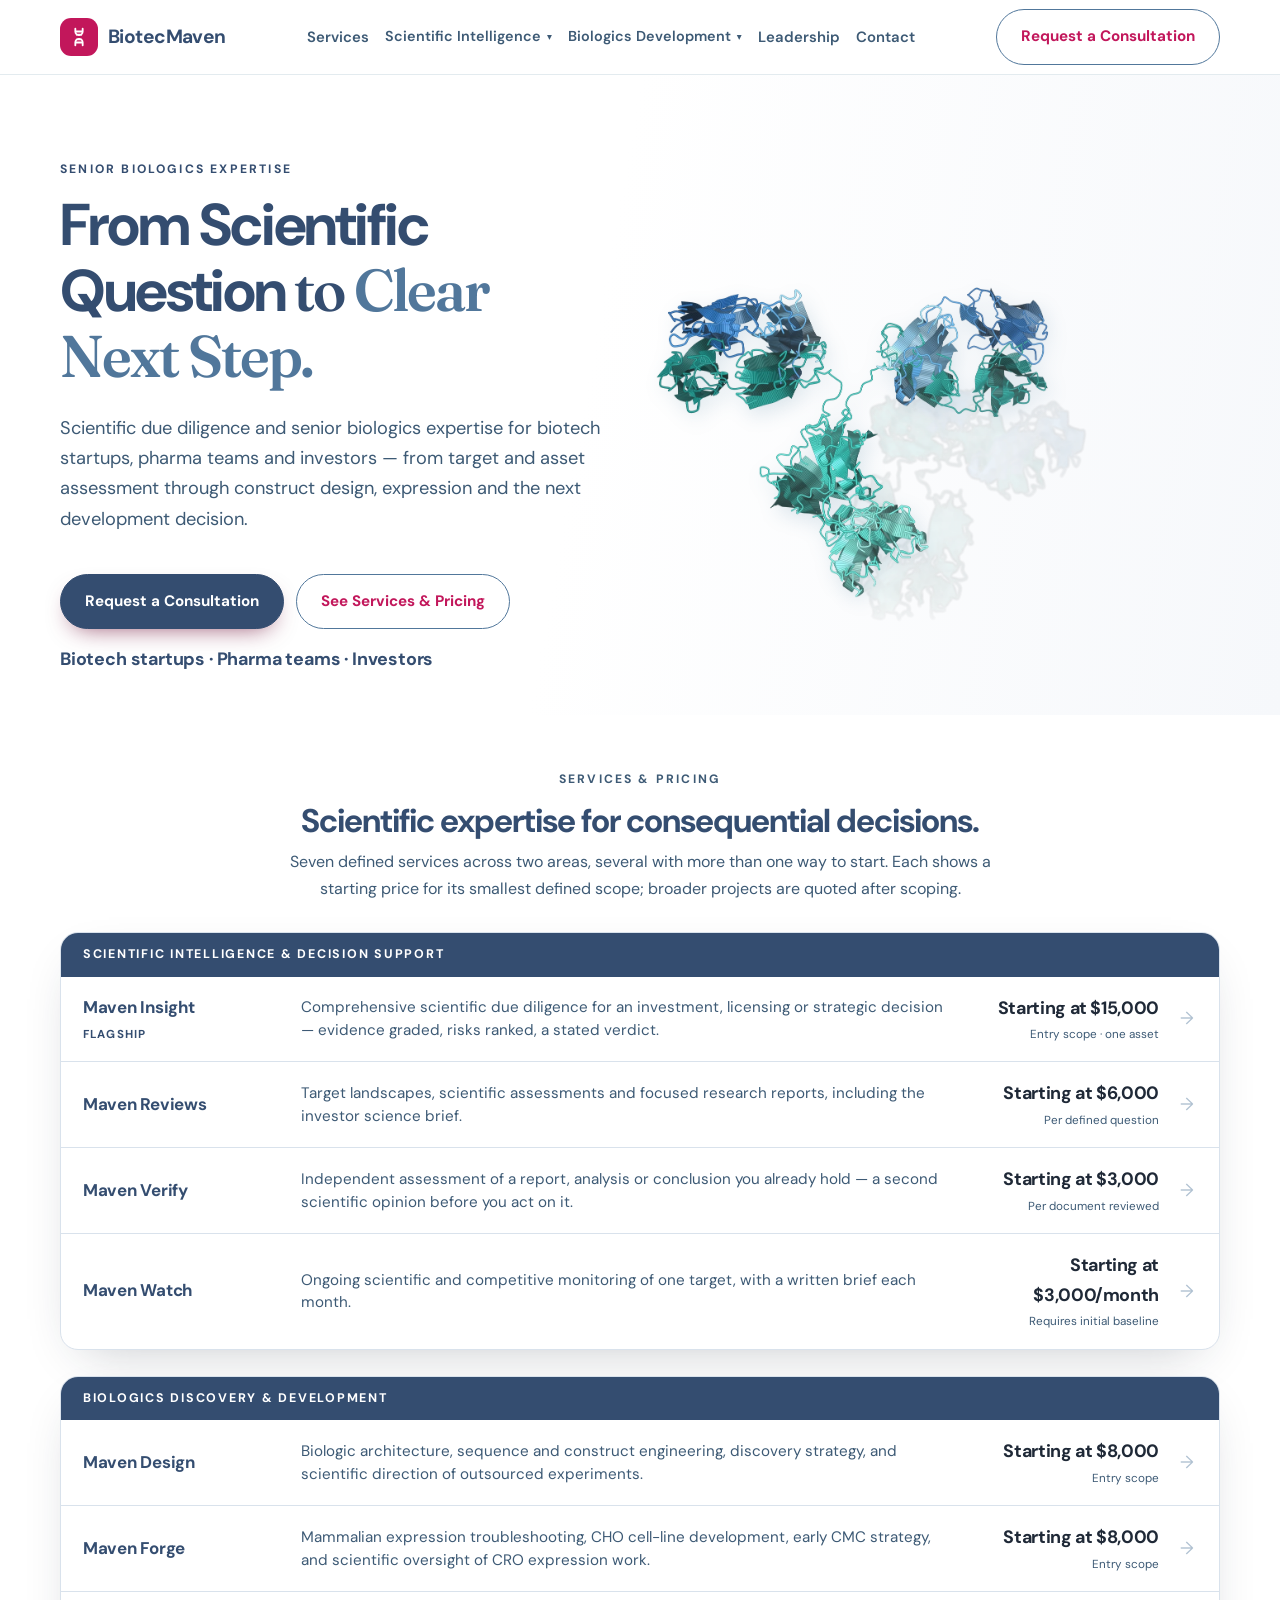
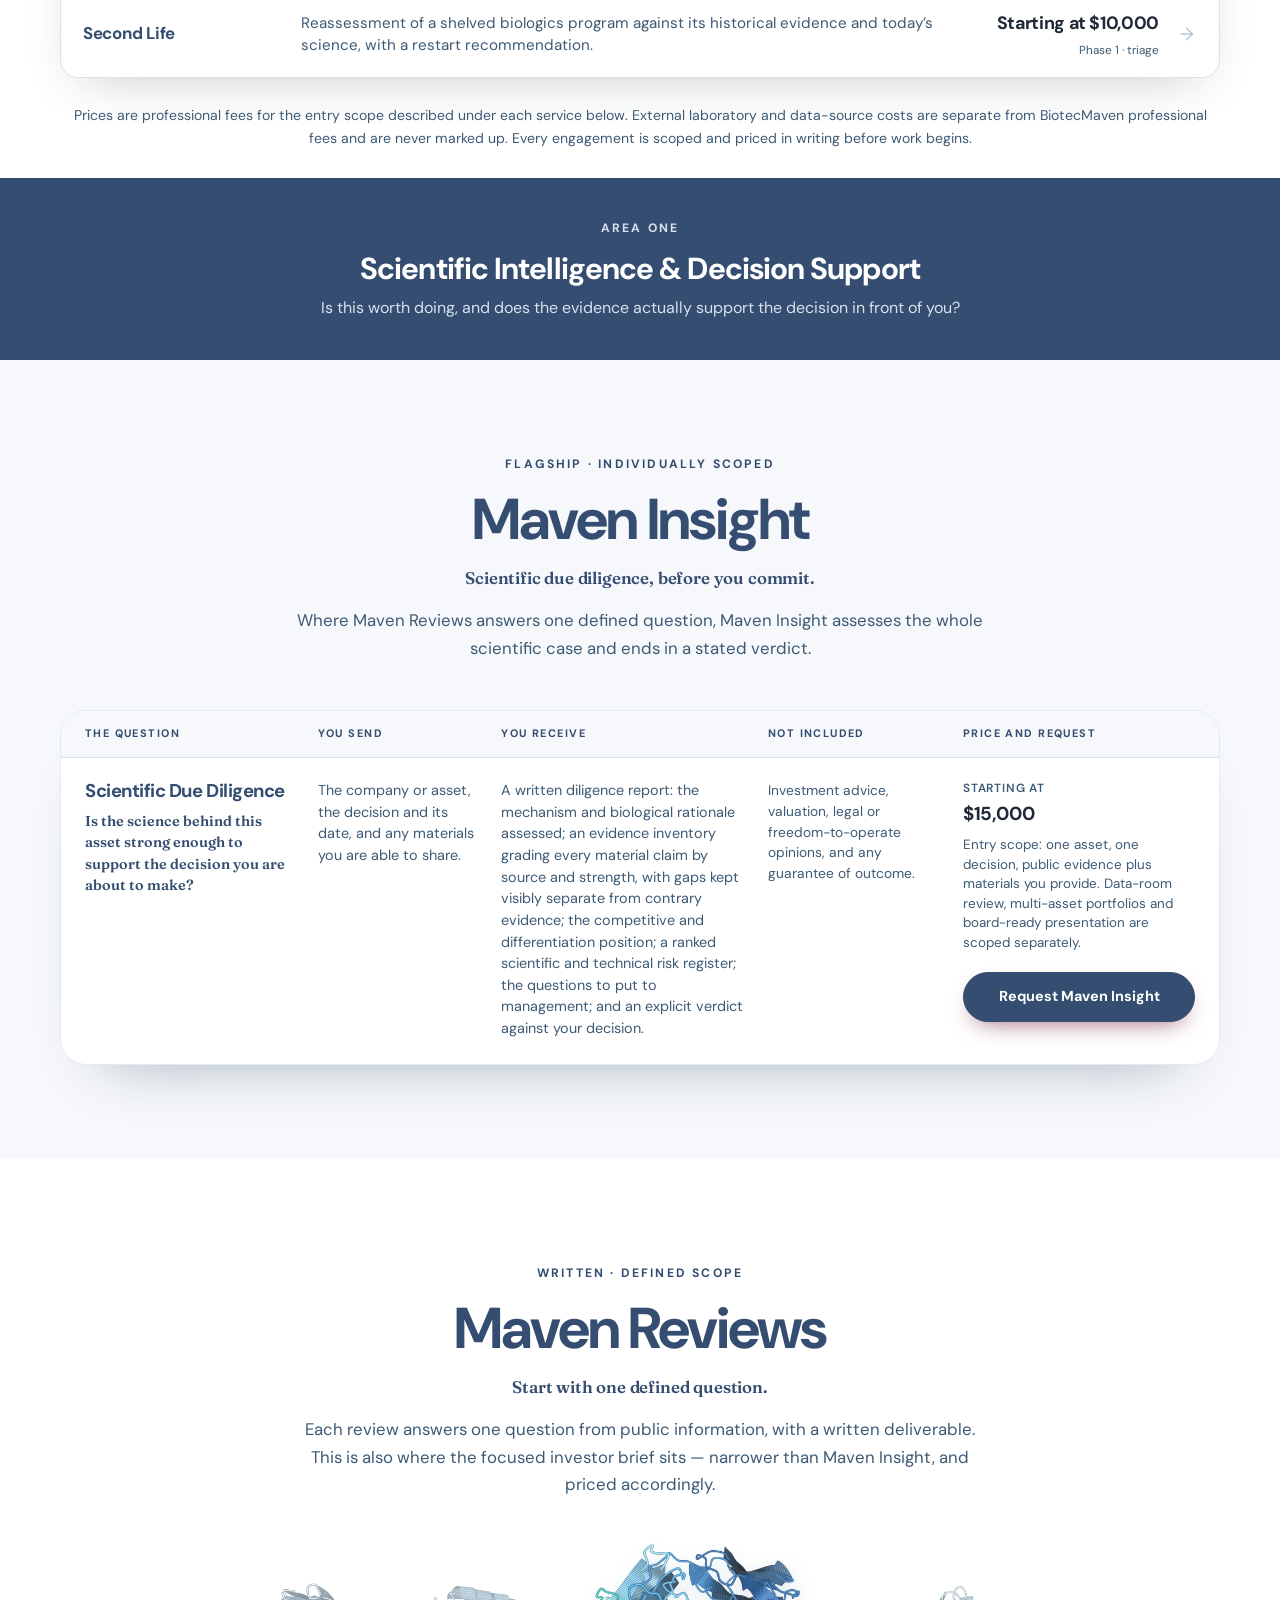
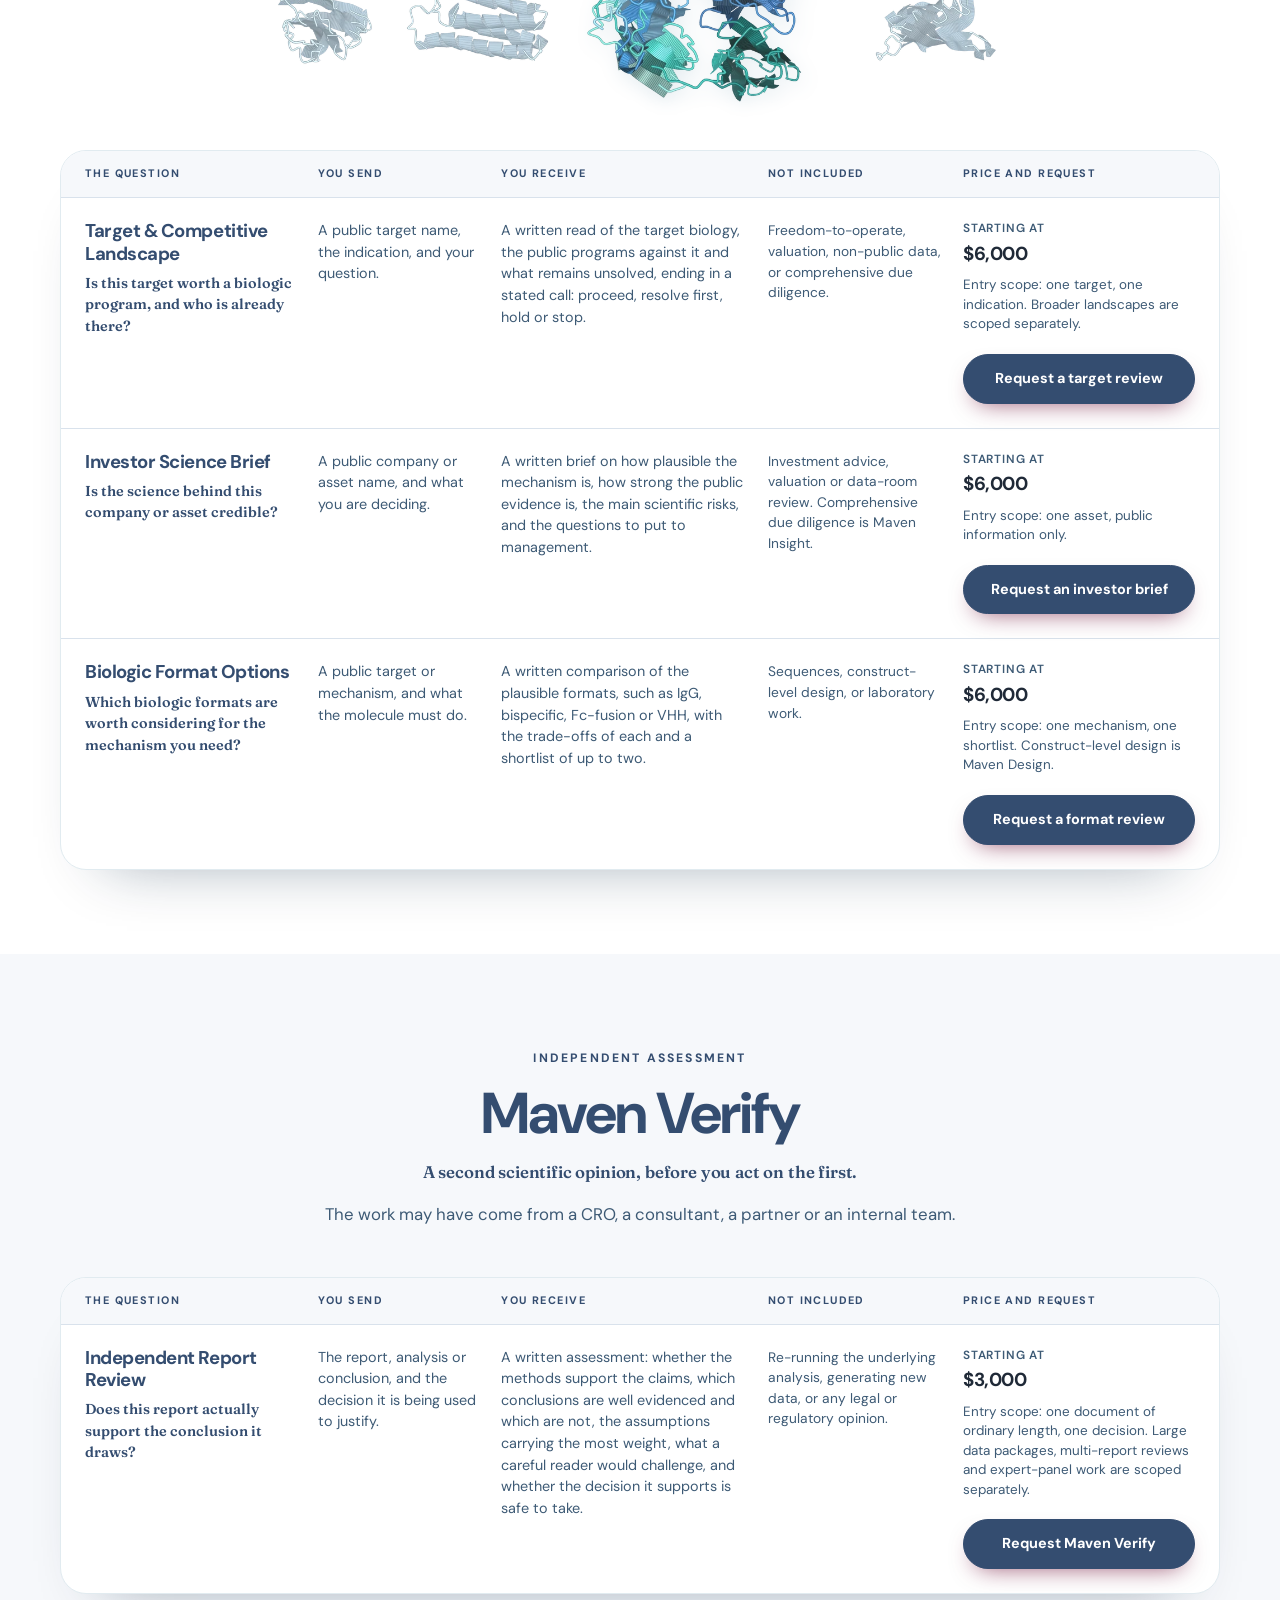
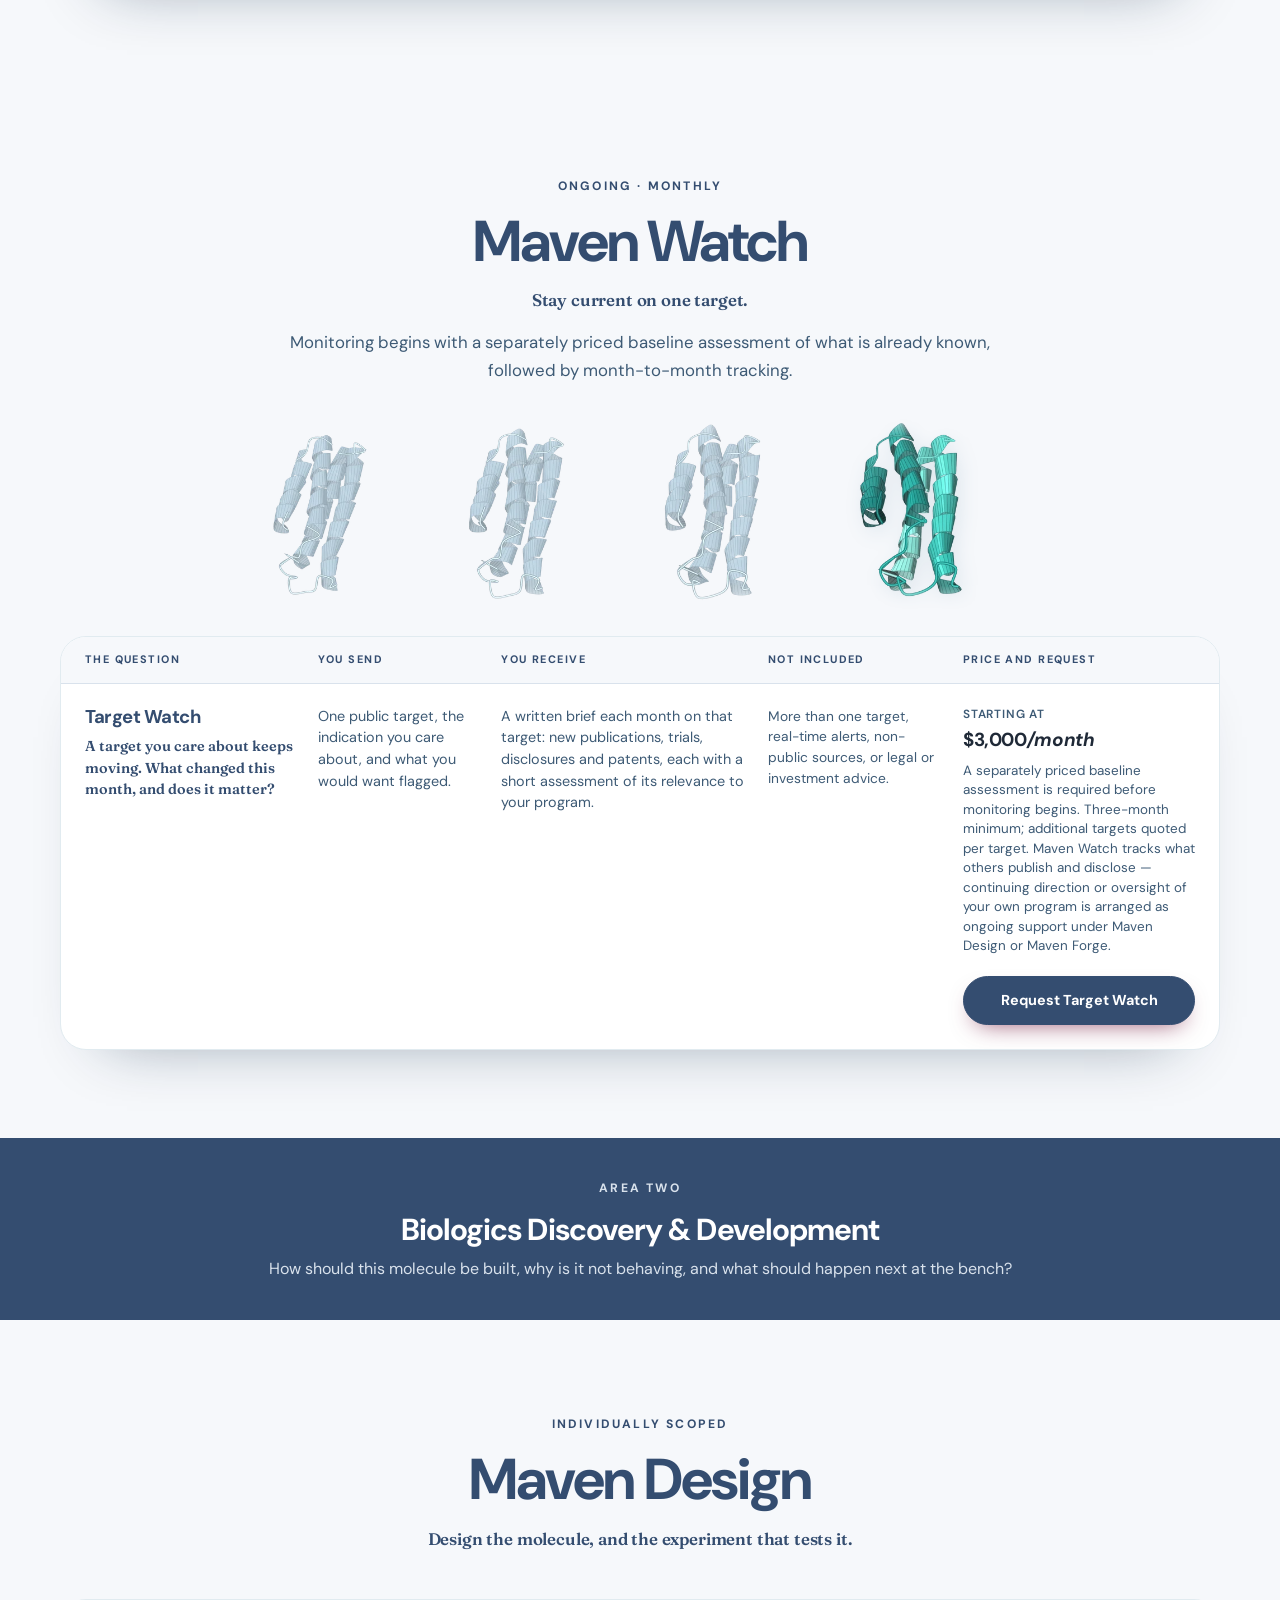
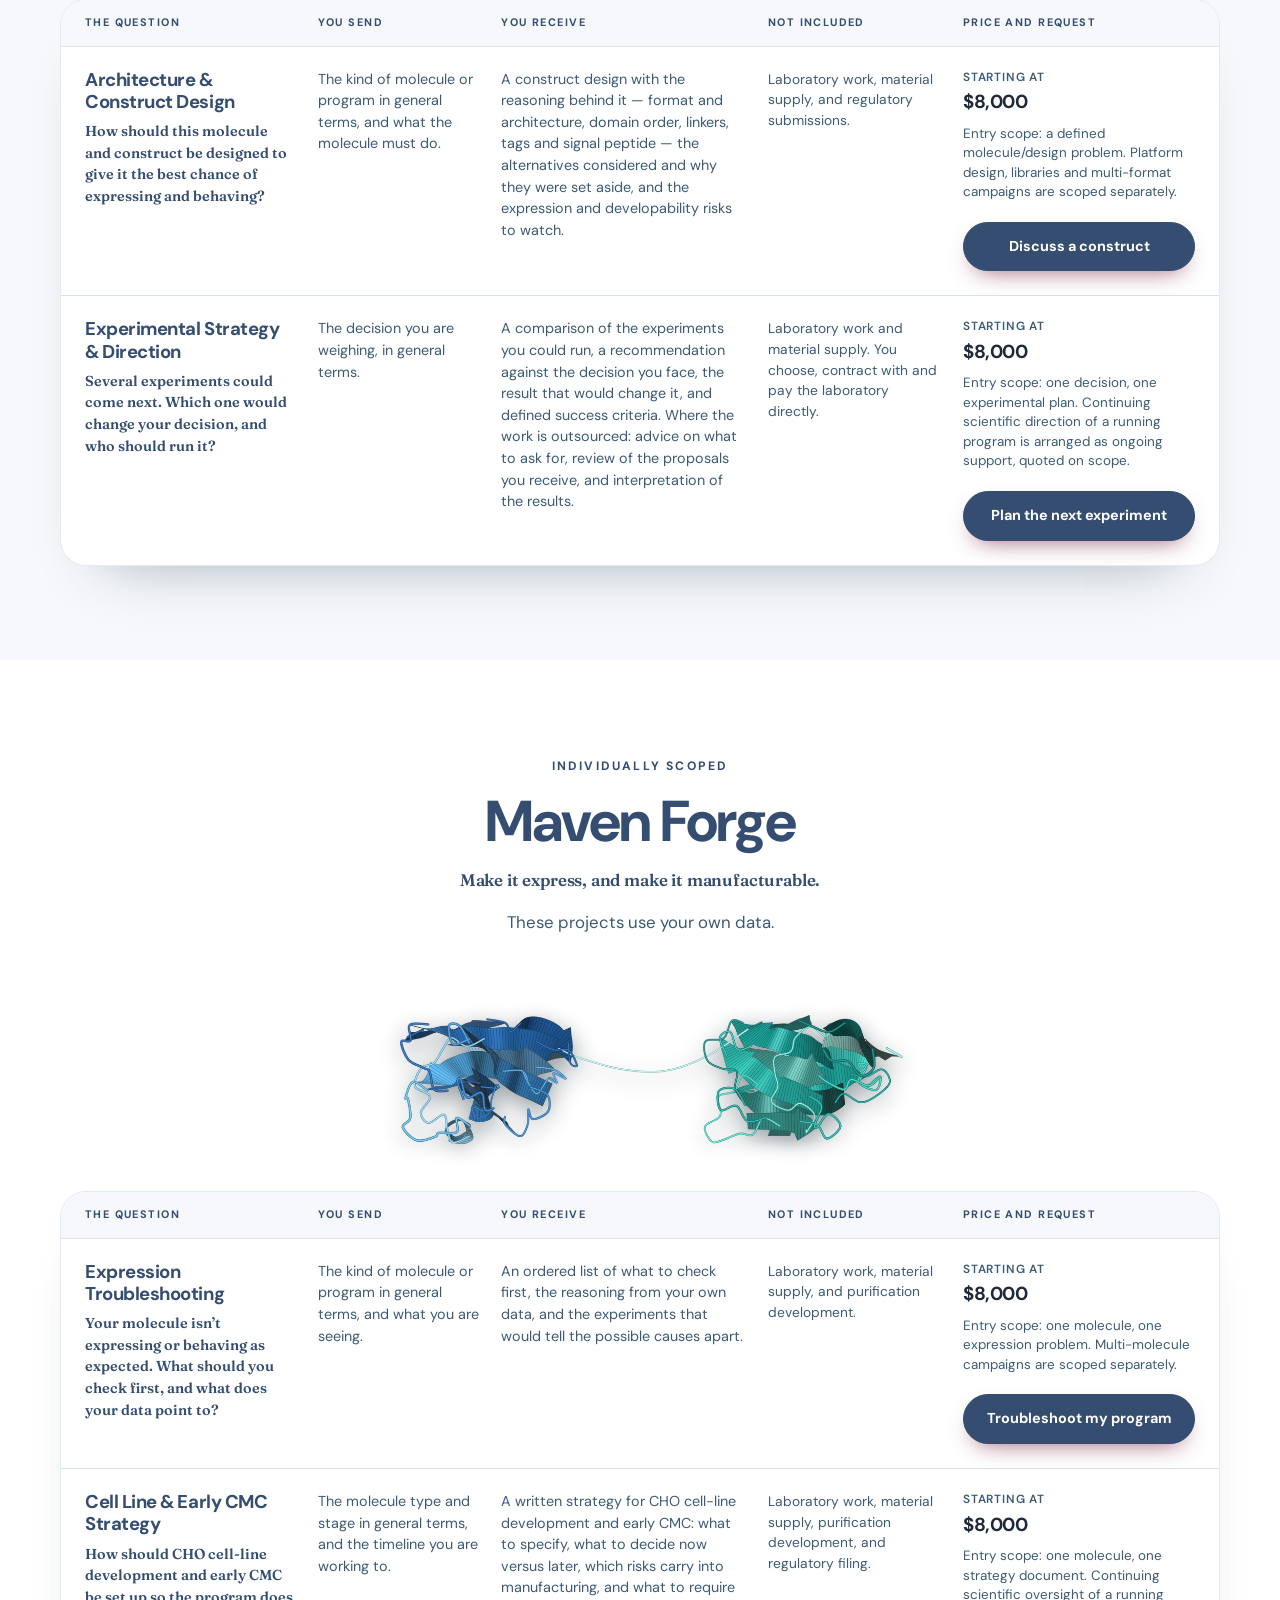
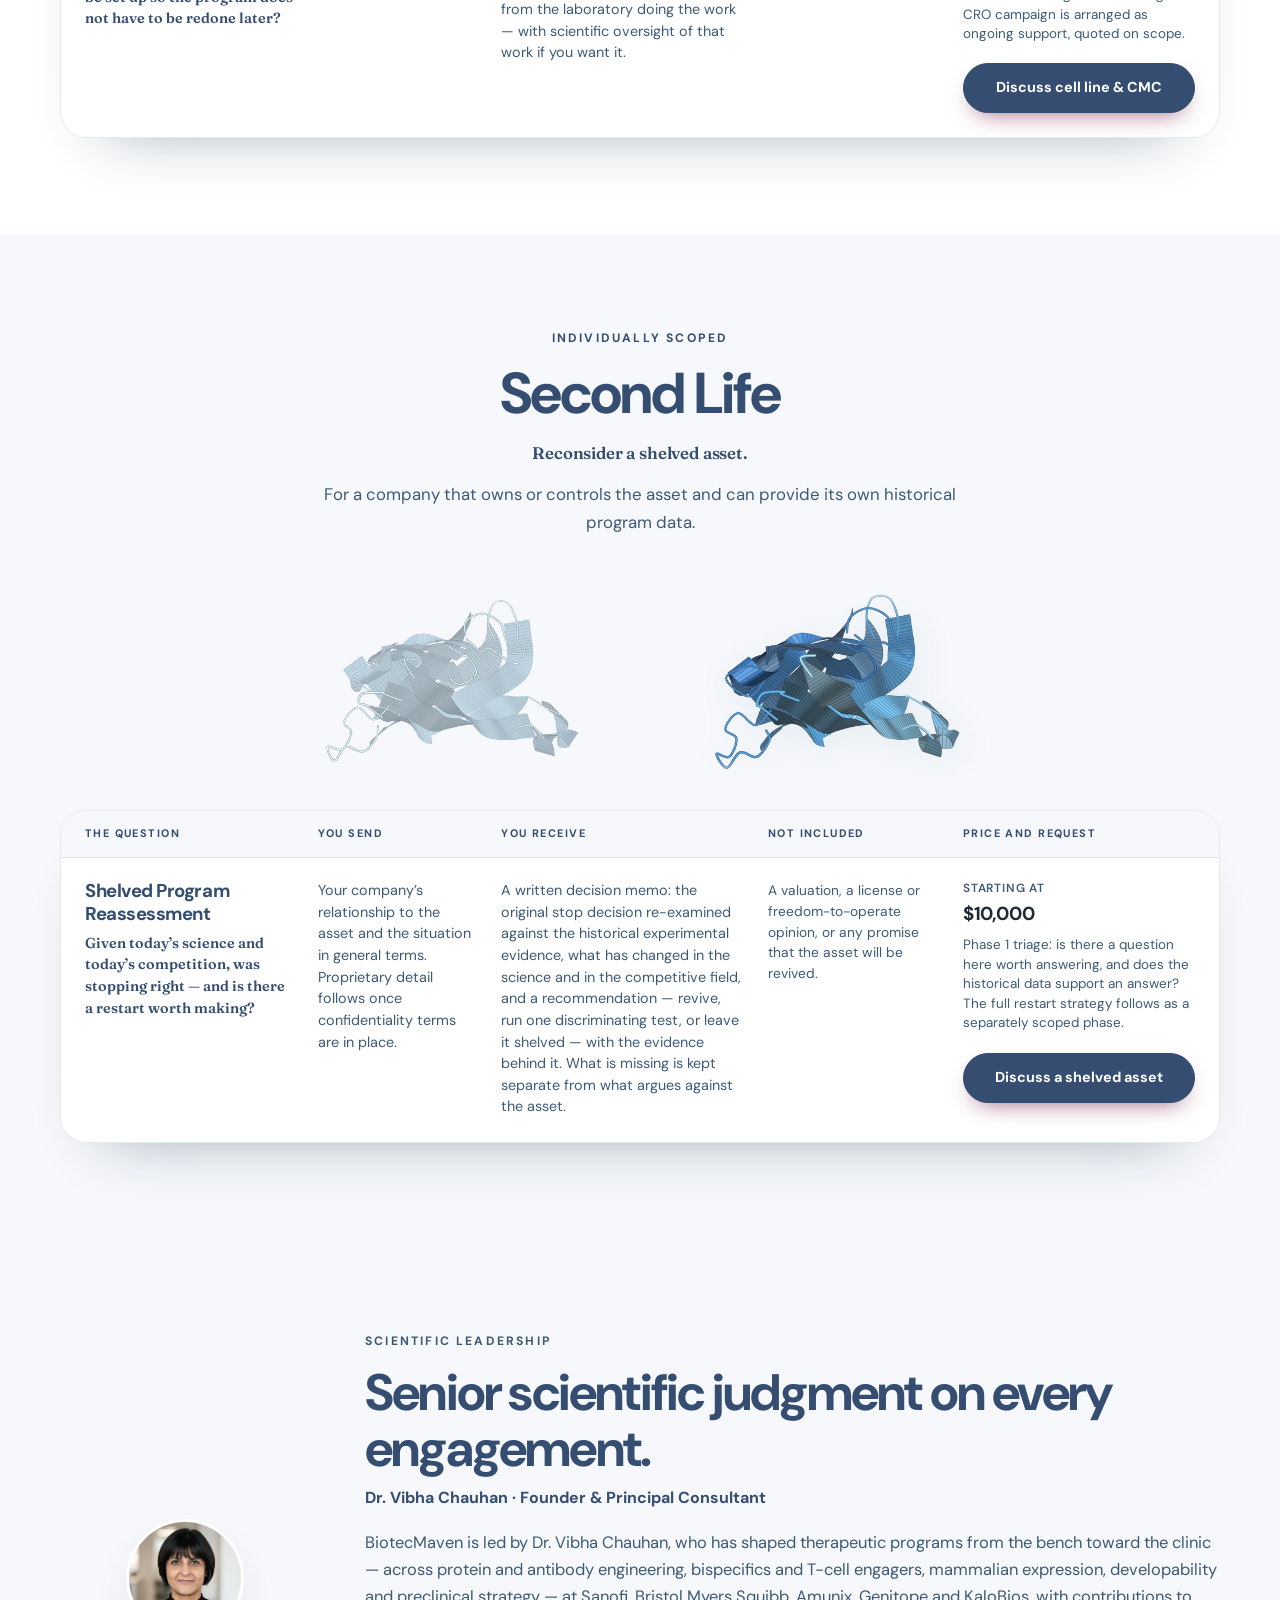
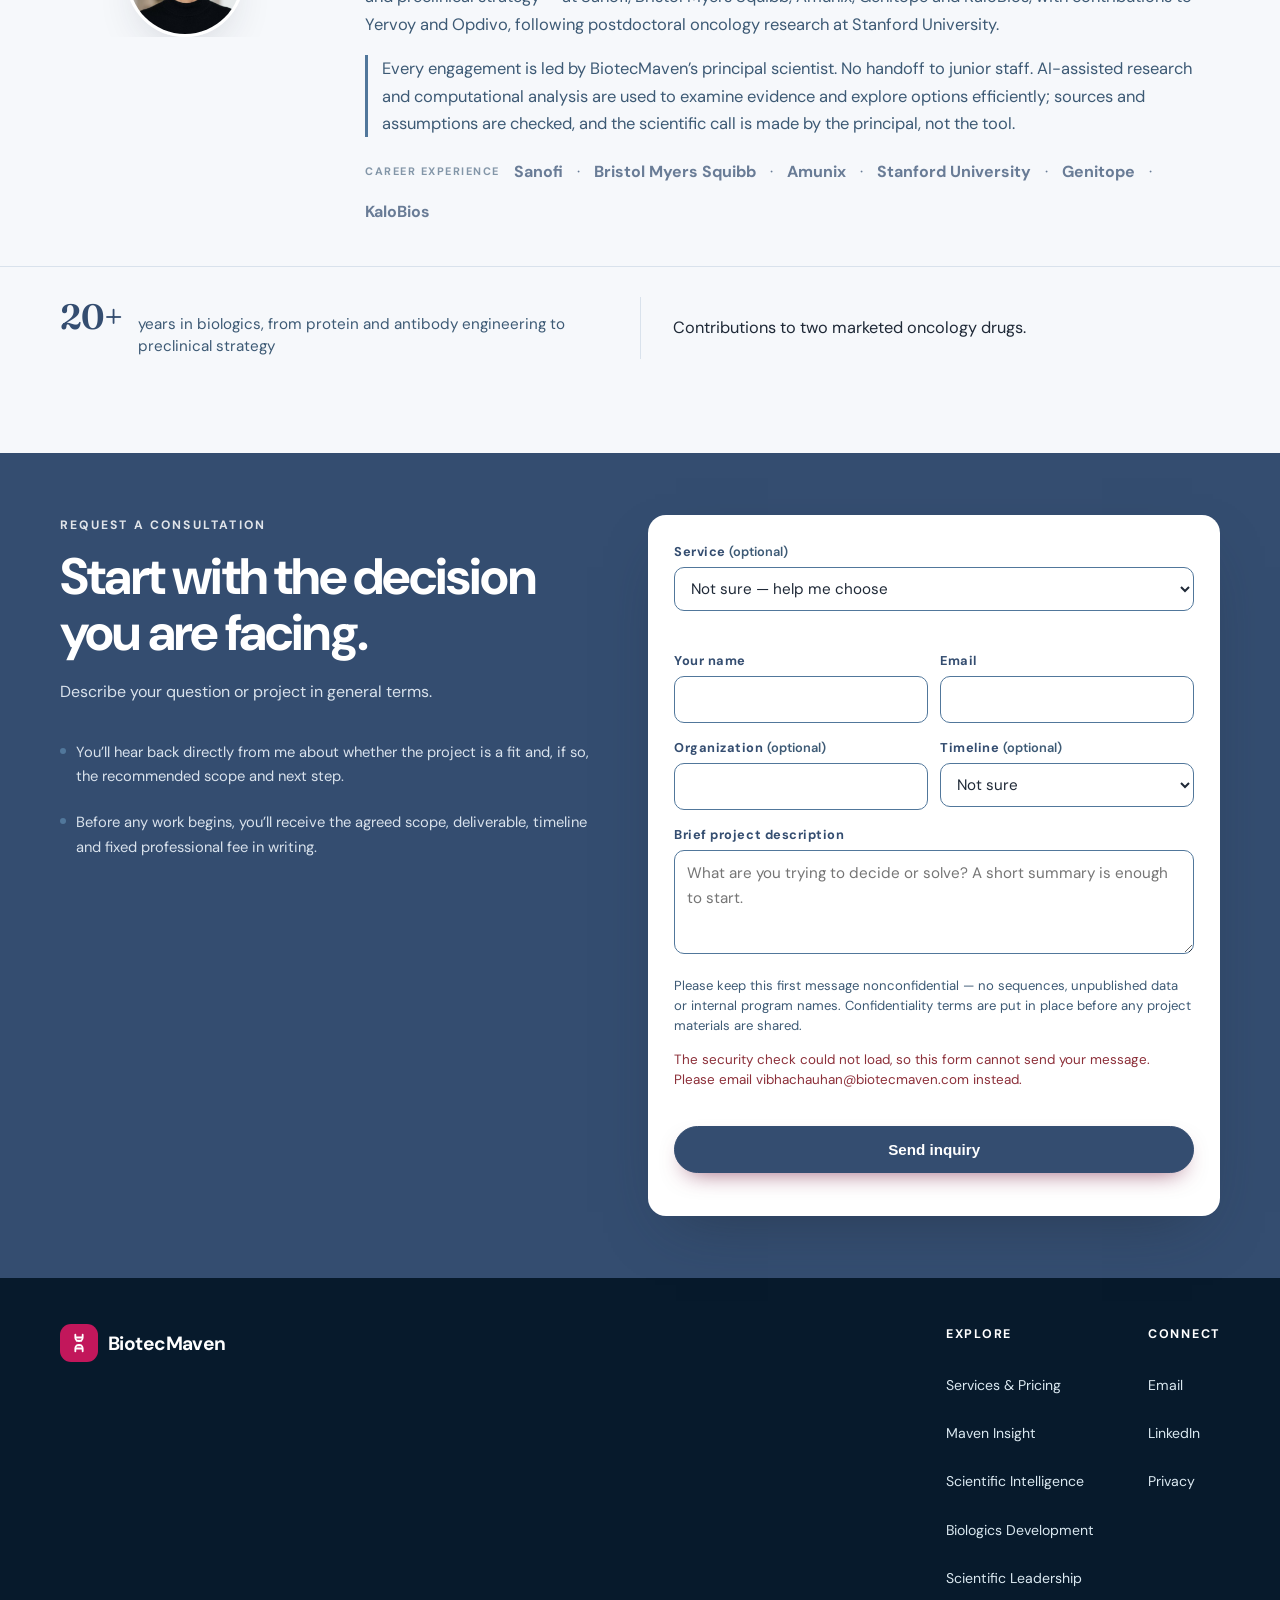
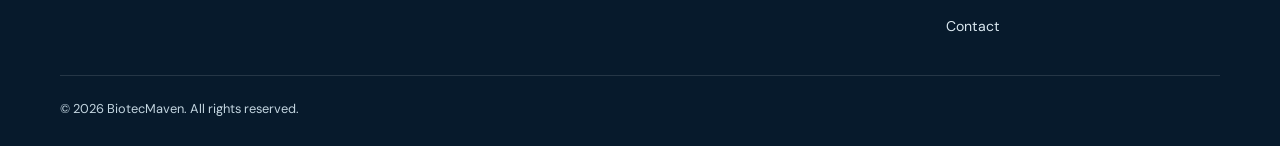
==== commit 680a08be: "Outline buttons take the mark's red as their text colour Only the buttons that are not filled steel " ====
--- a/index.html
+++ b/index.html
@@ -29,9 +29,9 @@
   <link rel="apple-touch-icon" href="assets/apple-touch-icon.png?v=3" />
 <style>
     :root{--navy:#344D70;--navy-2:#1F2937;--primary:#344D70;--secondary:#51779B;--pale:#D9E2EC;--ice:#F6F8FB;--ink:#1F2937;--teal:#344D70;--teal-bright:#D9E2EC;--mint:#D9E2EC;--paper:#F6F8FB;--muted:#3D5A75;--line:#D9E2EC;--white:#fff;--max:1160px;--shadow:0 18px 50px -24px rgba(31,41,55,.30)}
-    *{box-sizing:border-box}html{scroll-behavior:smooth;scroll-padding-top:76px}body{margin:0;color:var(--ink);font-family:"DM Sans",system-ui,sans-serif;font-size:16px;line-height:1.65;background:var(--white);-webkit-font-smoothing:antialiased}h1,h2,h3{margin:0;color:var(--navy);line-height:1.1;letter-spacing:-.035em}h1{font-size:clamp(2.55rem,6vw,5.2rem);max-width:12ch}h2{font-size:clamp(2rem,4vw,3.25rem)}h3{font-size:1.35rem}p{margin:0 0 1.1rem;color:var(--muted)}a{color:inherit;text-decoration:none}.wrap{width:min(var(--max),100% - 48px);margin:auto}.eyebrow{display:block;margin-bottom:14px;color:var(--teal);font-size:.76rem;font-weight:700;letter-spacing:.18em;text-transform:uppercase}.btn{display:inline-flex;align-items:center;justify-content:center;gap:9px;border-radius:999px;padding:13px 21px;border:1px solid transparent;font-weight:700;font-size:.95rem;transition:.2s ease}.btn-primary{background:var(--teal);color:#fff;box-shadow:0 10px 24px -12px rgba(143,14,65,.8)}.btn-primary:hover{background:#0a766f;transform:translateY(-2px)}.btn-outline{border-color:var(--line);color:var(--navy);background:#fff}.btn-outline:hover{border-color:var(--teal);color:var(--teal)}.btn-light{background:#fff;color:var(--navy)}.btn-light:hover{transform:translateY(-2px)}
+    *{box-sizing:border-box}html{scroll-behavior:smooth;scroll-padding-top:76px}body{margin:0;color:var(--ink);font-family:"DM Sans",system-ui,sans-serif;font-size:16px;line-height:1.65;background:var(--white);-webkit-font-smoothing:antialiased}h1,h2,h3{margin:0;color:var(--navy);line-height:1.1;letter-spacing:-.035em}h1{font-size:clamp(2.55rem,6vw,5.2rem);max-width:12ch}h2{font-size:clamp(2rem,4vw,3.25rem)}h3{font-size:1.35rem}p{margin:0 0 1.1rem;color:var(--muted)}a{color:inherit;text-decoration:none}.wrap{width:min(var(--max),100% - 48px);margin:auto}.eyebrow{display:block;margin-bottom:14px;color:var(--teal);font-size:.76rem;font-weight:700;letter-spacing:.18em;text-transform:uppercase}.btn{display:inline-flex;align-items:center;justify-content:center;gap:9px;border-radius:999px;padding:13px 21px;border:1px solid transparent;font-weight:700;font-size:.95rem;transition:.2s ease}.btn-primary{background:var(--teal);color:#fff;box-shadow:0 10px 24px -12px rgba(143,14,65,.8)}.btn-primary:hover{background:#0a766f;transform:translateY(-2px)}.btn-outline{border-color:var(--line);color:var(--navy);background:#fff}.btn-outline:hover{border-color:var(--teal);color:#C2175B}.btn-light{background:#fff;color:var(--navy)}.btn-light:hover{transform:translateY(-2px)}
     header{position:sticky;top:0;z-index:20;background:rgba(255,255,255,.9);backdrop-filter:blur(14px);border-bottom:1px solid rgba(220,230,236,.8)}.nav{height:74px;display:flex;align-items:center;justify-content:space-between;gap:24px}.brand{display:flex;align-items:center;gap:10px;color:var(--navy);font-weight:700;letter-spacing:-.03em;font-size:1.2rem}.logo{width:38px;height:38px;border-radius:11px;display:grid;place-items:center;color:#fff;background:linear-gradient(140deg,var(--navy),var(--teal))}.logo svg{width:22px}.nav-links{display:flex;align-items:center;gap:23px}.nav-links a{font-size:.9rem;color:var(--muted);font-weight:600}.nav-links a:hover{color:var(--navy)}.menu{display:none;border:0;background:none;color:var(--navy);font-size:1.7rem;cursor:pointer}.nav-cta{display:flex;align-items:center;gap:12px}
-    .hero{position:relative;overflow:hidden;background:linear-gradient(145deg,#f4faf9 0%,#fff 62%);padding:78px 0 58px}.hero:after{content:"";position:absolute;right:-170px;top:-230px;width:660px;height:660px;border-radius:50%;background:radial-gradient(circle,rgba(38,184,169,.2),transparent 68%);pointer-events:none}.hero-grid{position:relative;z-index:1;display:grid;grid-template-columns:1.1fr .9fr;align-items:center;gap:64px}.hero h1 em{font-family:Fraunces,serif;font-style:normal;font-weight:600;color:var(--teal)}.hero-lead{max-width:56ch;margin:24px 0 12px;font-size:1.14rem;color:var(--muted)}.tagline{font-family:Fraunces,serif;color:var(--navy);font-size:1.12rem}.actions{display:flex;flex-wrap:wrap;gap:12px;margin:28px 0 32px}.proof{display:flex;flex-wrap:wrap;gap:25px}.proof strong{display:block;color:var(--navy);font-size:1.52rem;line-height:1.1}.proof span{color:var(--muted);font-size:.83rem}.hero-panel{padding:34px;border-radius:25px;background:var(--navy);color:#fff;box-shadow:var(--shadow)}.hero-panel h2{color:#fff;font-size:1.35rem;margin-bottom:21px}.hero-panel ul{list-style:none;margin:0;padding:0;display:grid;gap:15px}.hero-panel li{display:flex;gap:11px;align-items:flex-start;color:#d8e7ef}.hero-panel li:before{content:"✓";color:var(--teal-bright);font-weight:700;font-size:1.1rem;line-height:1.45}.hero-panel .panel-note{margin:24px 0 0;padding-top:18px;border-top:1px solid rgba(255,255,255,.16);font-size:.9rem;color:#a9c0cf}
+    .hero{position:relative;overflow:hidden;background:linear-gradient(145deg,#f4faf9 0%,#fff 62%);padding:78px 0 58px}.hero:after{content:"";position:absolute;right:-170px;top:-230px;width:660px;height:660px;border-radius:50%;background:radial-gradient(circle,rgba(184,38,96,.2),transparent 68%);pointer-events:none}.hero-grid{position:relative;z-index:1;display:grid;grid-template-columns:1.1fr .9fr;align-items:center;gap:64px}.hero h1 em{font-family:Fraunces,serif;font-style:normal;font-weight:600;color:var(--teal)}.hero-lead{max-width:56ch;margin:24px 0 12px;font-size:1.14rem;color:var(--muted)}.tagline{font-family:Fraunces,serif;color:var(--navy);font-size:1.12rem}.actions{display:flex;flex-wrap:wrap;gap:12px;margin:28px 0 32px}.proof{display:flex;flex-wrap:wrap;gap:25px}.proof strong{display:block;color:var(--navy);font-size:1.52rem;line-height:1.1}.proof span{color:var(--muted);font-size:.83rem}.hero-panel{padding:34px;border-radius:25px;background:var(--navy);color:#fff;box-shadow:var(--shadow)}.hero-panel h2{color:#fff;font-size:1.35rem;margin-bottom:21px}.hero-panel ul{list-style:none;margin:0;padding:0;display:grid;gap:15px}.hero-panel li{display:flex;gap:11px;align-items:flex-start;color:#d8e7ef}.hero-panel li:before{content:"✓";color:var(--teal-bright);font-weight:700;font-size:1.1rem;line-height:1.45}.hero-panel .panel-note{margin:24px 0 0;padding-top:18px;border-top:1px solid rgba(255,255,255,.16);font-size:.9rem;color:#a9c0cf}
     .band{padding:27px 0;background:var(--navy-2);color:#e8f2f6}.band .wrap{display:flex;align-items:center;gap:18px}.band-mark{width:42px;height:42px;display:grid;place-items:center;border-radius:13px;background:rgba(38,184,169,.16);color:var(--teal-bright);font-weight:700;font-size:1.25rem}.band p{margin:0;color:#e8f2f6;font-size:1.06rem}.band strong{color:#fff}.cred{padding:23px 0;border-bottom:1px solid var(--line);background:var(--paper)}.cred .wrap{display:flex;align-items:center;justify-content:space-between;gap:24px;flex-wrap:wrap}.cred p{margin:0;font-size:.9rem}.logos{display:flex;align-items:center;gap:14px;flex-wrap:wrap;color:var(--navy);font-weight:700;opacity:.72}.logos i{color:var(--teal);font-style:normal;font-weight:400}
     section{padding:94px 0}.section-head{max-width:700px;margin-bottom:48px}.section-head.center{text-align:center;margin-left:auto;margin-right:auto}.section-head p{font-size:1.05rem;margin-top:17px}.alt{background:var(--paper)}.about{display:grid;grid-template-columns:1fr 1fr;gap:70px;align-items:center}.about p{font-size:1.05rem}.checklist{display:grid;gap:14px;margin-top:26px}.check{display:flex;gap:12px}.check:before{content:"";width:9px;height:9px;border-radius:50%;background:var(--teal);margin-top:10px;flex:0 0 auto}.quote-card{padding:42px;border-radius:23px;background:linear-gradient(150deg,var(--navy),#0f4e62);box-shadow:var(--shadow)}.quote-card blockquote{margin:0;color:#fff;font:600 clamp(1.45rem,2.6vw,2.05rem)/1.35 Fraunces,serif}.quote-card cite{display:block;margin-top:23px;color:#b5ccd8;font-style:normal;font-size:.92rem}
     .doors{display:grid;grid-template-columns:repeat(3,1fr);gap:18px}.doors-note{max-width:900px;margin:28px auto 0;text-align:center;color:var(--muted);font-size:1.05rem}.door{padding:29px;border:1px solid var(--line);border-radius:19px;background:#fff;display:flex;flex-direction:column;min-height:100%}.door.featured{background:linear-gradient(160deg,var(--navy),#0c5260);border-color:transparent}.door h3{margin:16px 0 10px}.door.featured h3,.door.featured p,.door.featured li{color:#fff}.door p{font-size:1rem}.door ul{padding:0;margin:10px 0 24px;list-style:none;display:grid;gap:8px}.door li{display:flex;gap:9px;color:var(--ink);font-size:1rem}.door li:before{content:"•";color:var(--teal);font-weight:700}.door .btn{margin-top:auto;align-self:flex-start}.door-icon{width:48px;height:48px;display:grid;place-items:center;border-radius:14px;background:var(--mint);color:var(--teal);font-size:1.35rem;font-weight:700}.featured .door-icon{background:rgba(38,184,169,.16);color:var(--teal-bright)}.door.featured .btn-outline{border-color:rgba(255,255,255,.35);background:transparent;color:#fff}.audience-list{list-style:none;display:grid;gap:13px;margin:23px 0 0;padding:0}.audience-list li{position:relative;padding-left:19px;color:var(--muted);font-size:1rem}.audience-list li:before{content:"";position:absolute;left:0;top:.65em;width:7px;height:7px;border-radius:50%;background:var(--teal)}.audience-list strong{color:var(--navy)}.ownership-note{margin-top:-8px;font-weight:700;letter-spacing:-.01em}
@@ -311,7 +311,7 @@
 .logo{background:#C2175B!important}
 .btn-primary{background:var(--primary);border-color:var(--primary);color:#fff}
 .btn-primary:hover{background:#2b4260;border-color:#2b4260}
-.btn-outline{color:var(--primary);border-color:var(--secondary)}
+.btn-outline{color:#C2175B;border-color:var(--secondary)}
 .btn-outline:hover{background:var(--ice);border-color:var(--primary)}
 .eyebrow{color:var(--muted)}
 h1,h2,h3{color:var(--primary)}
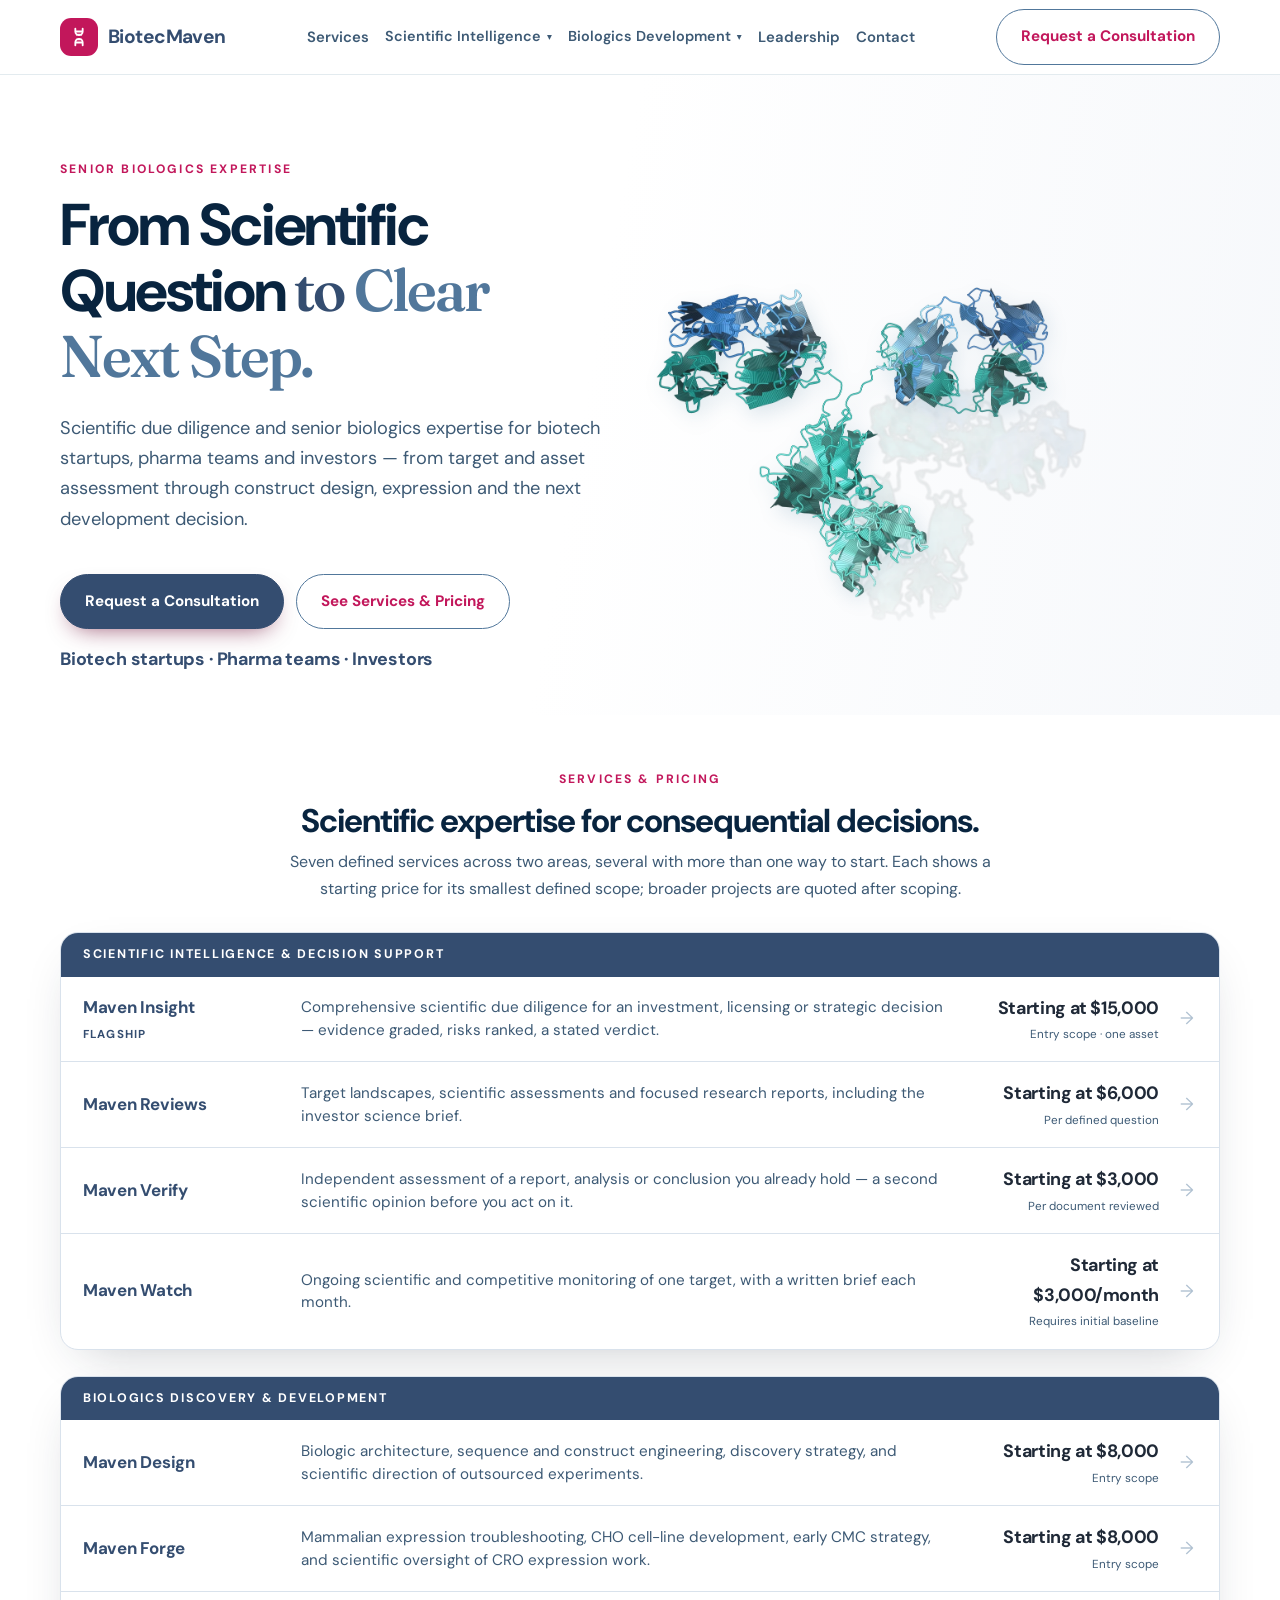
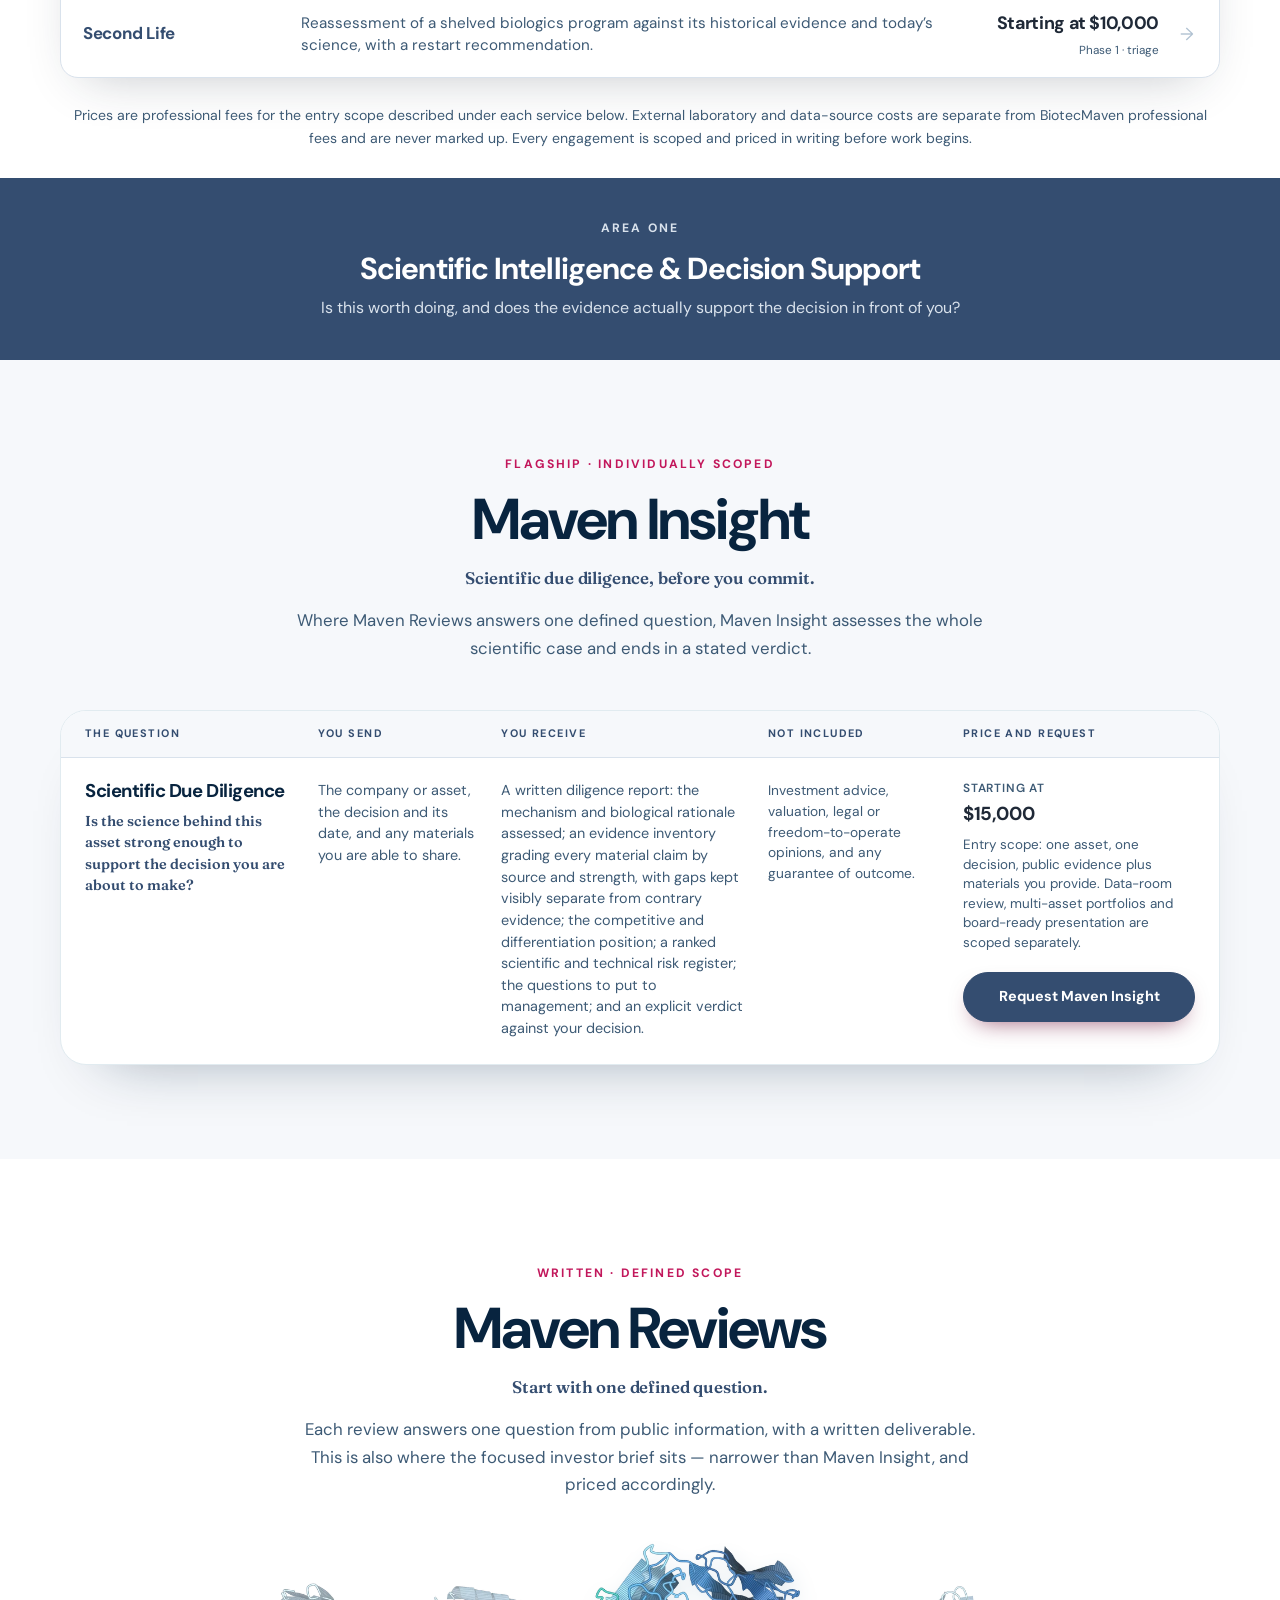
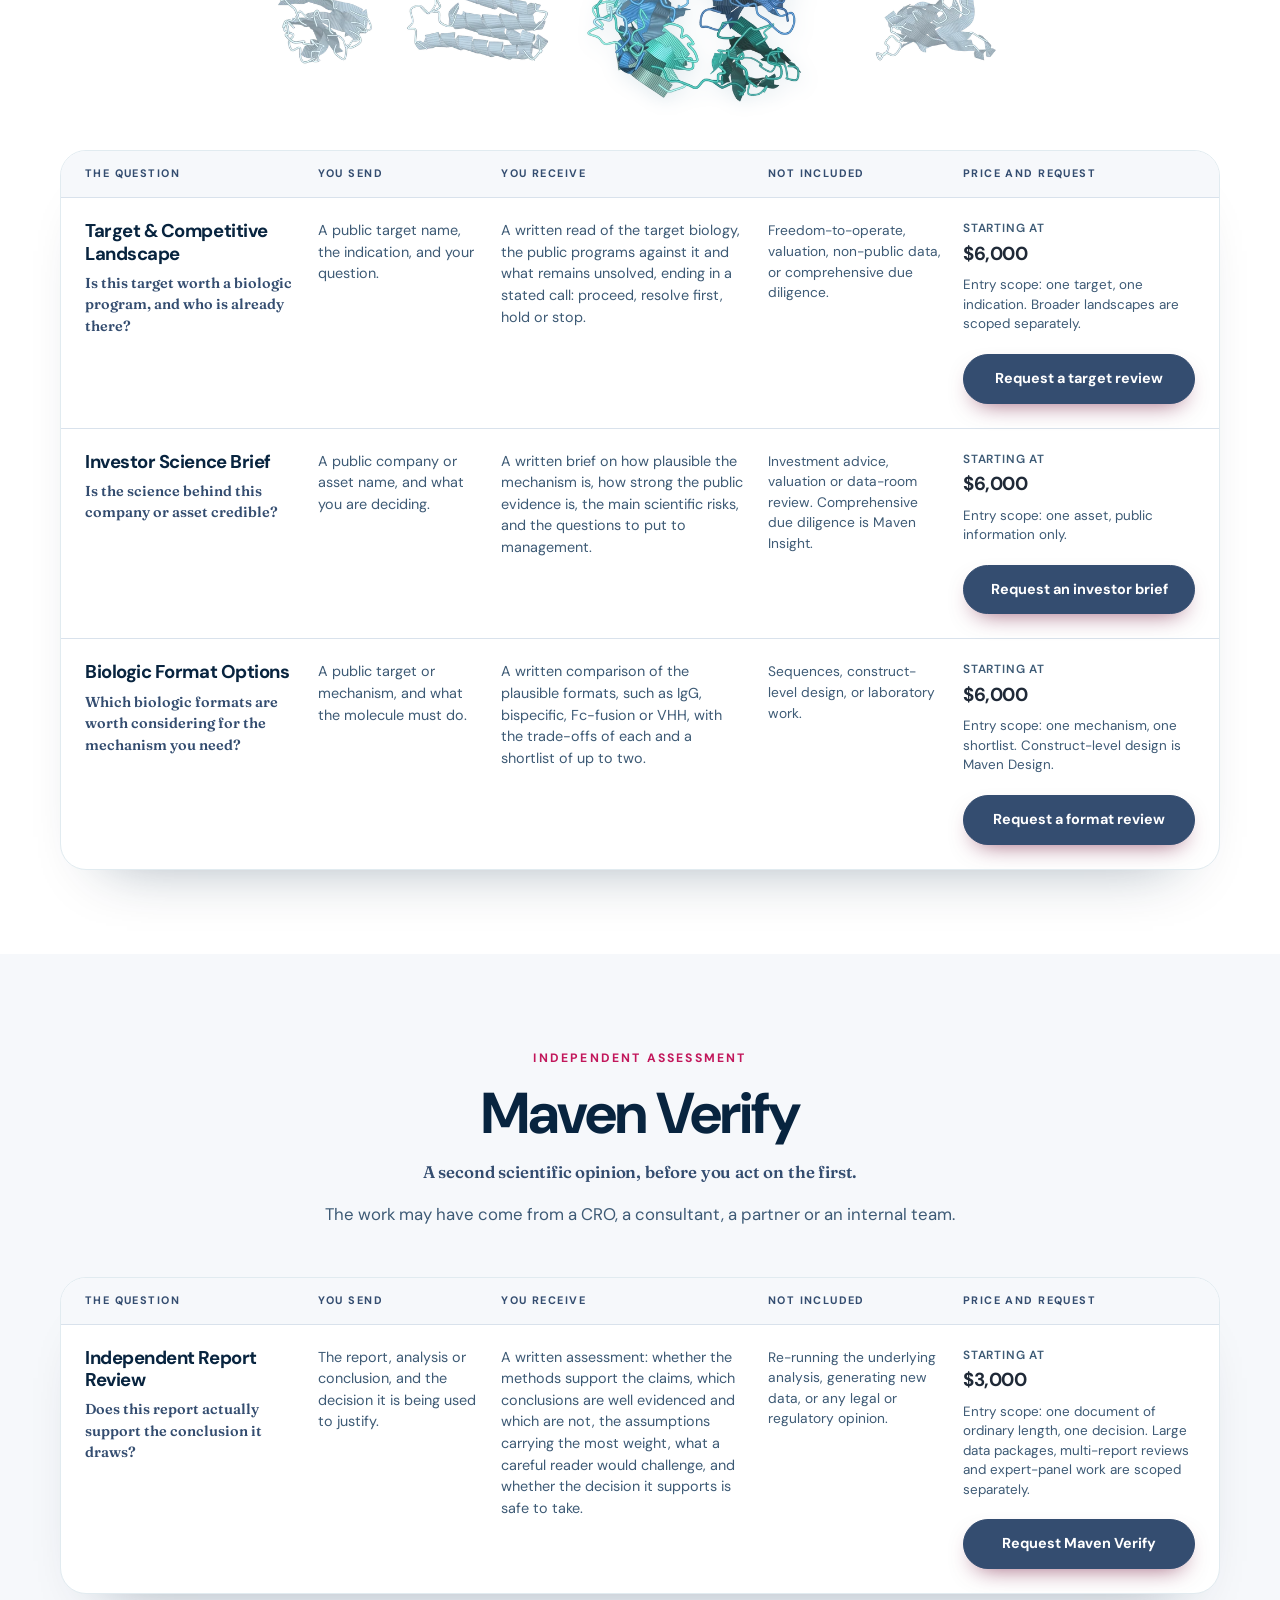
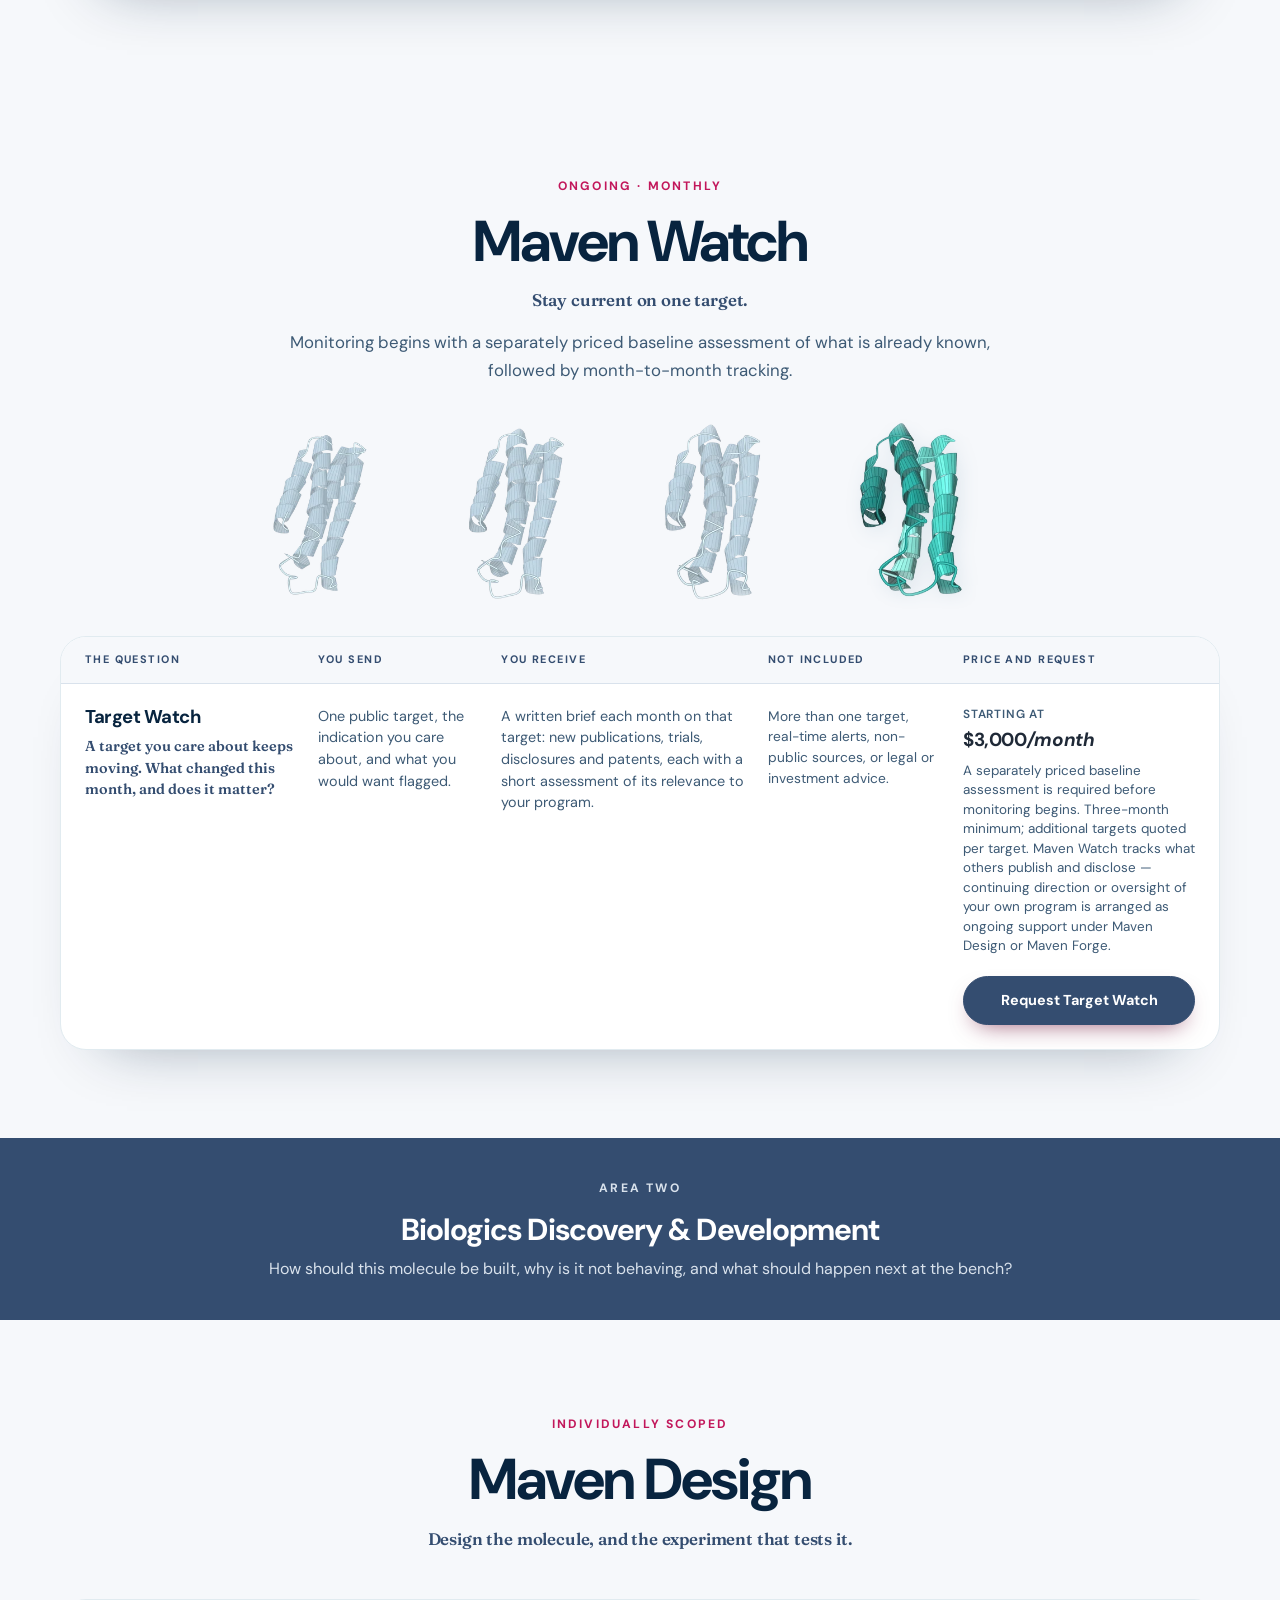
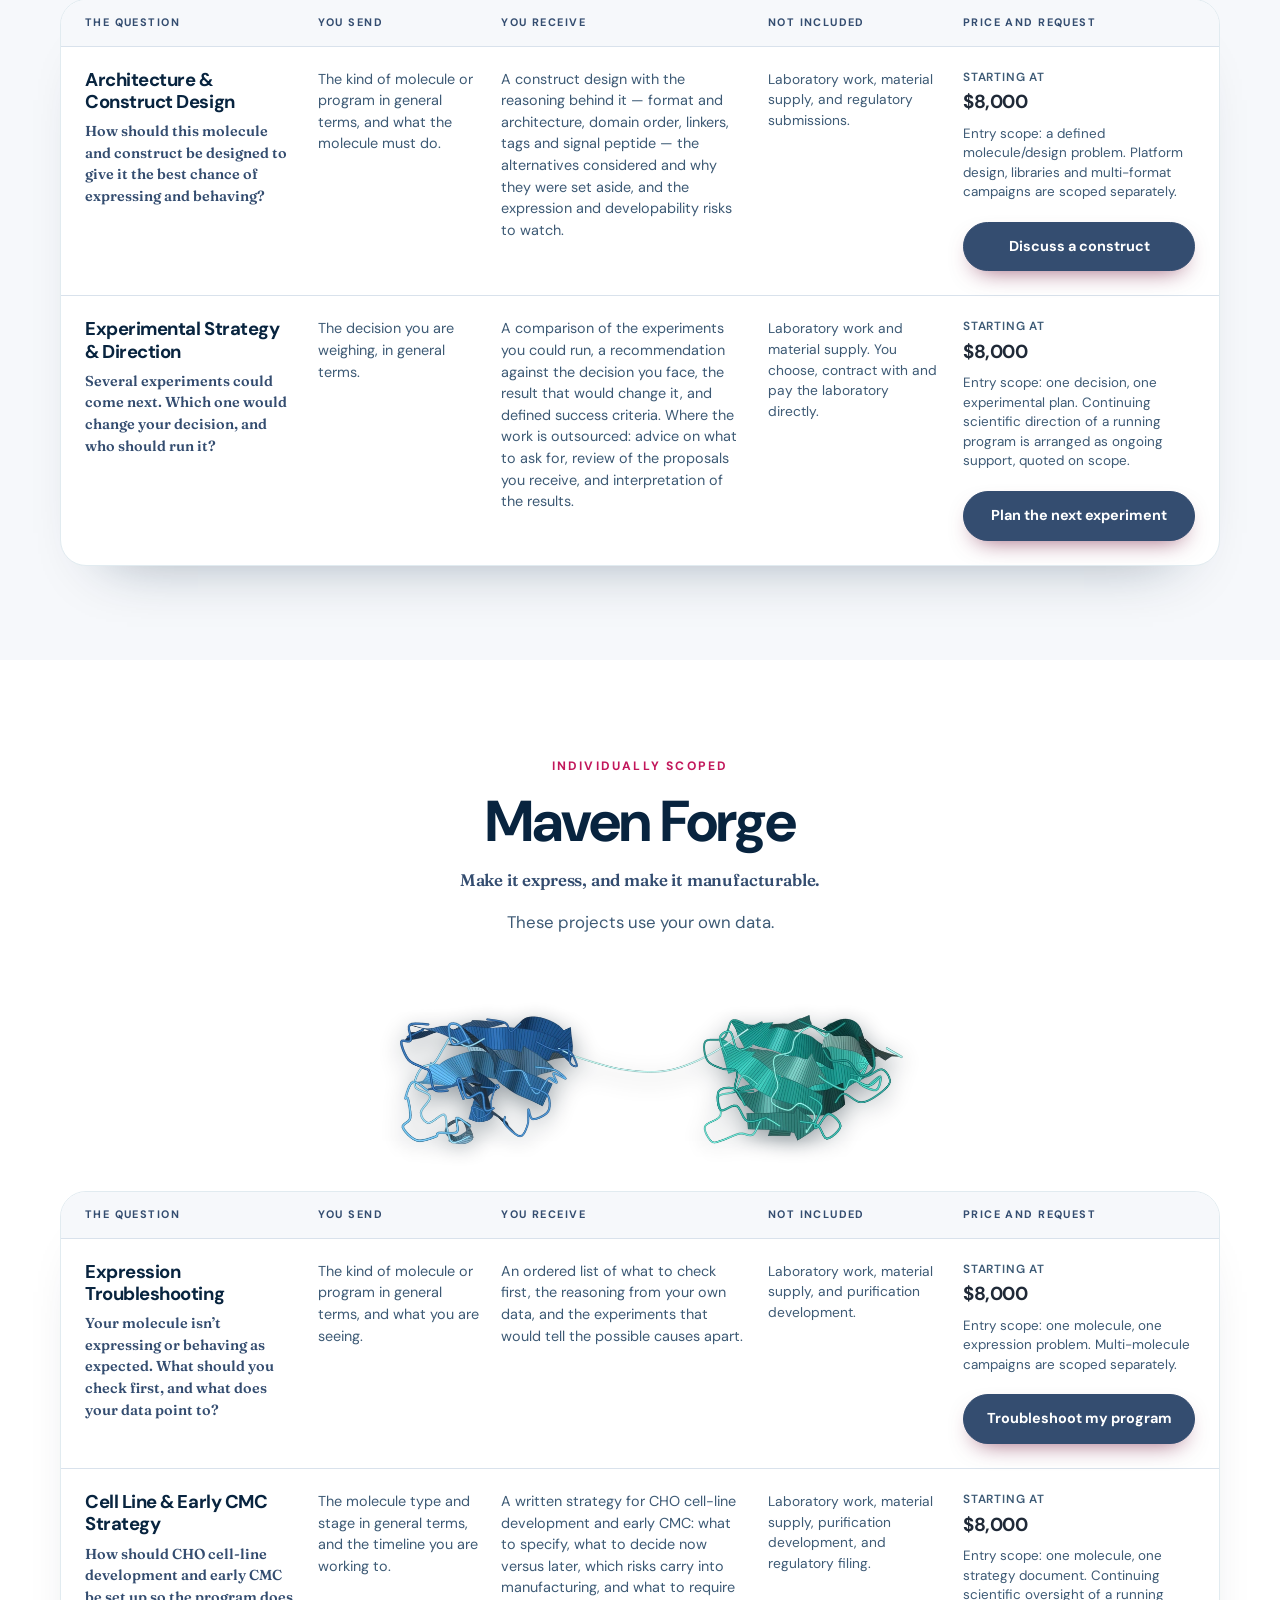
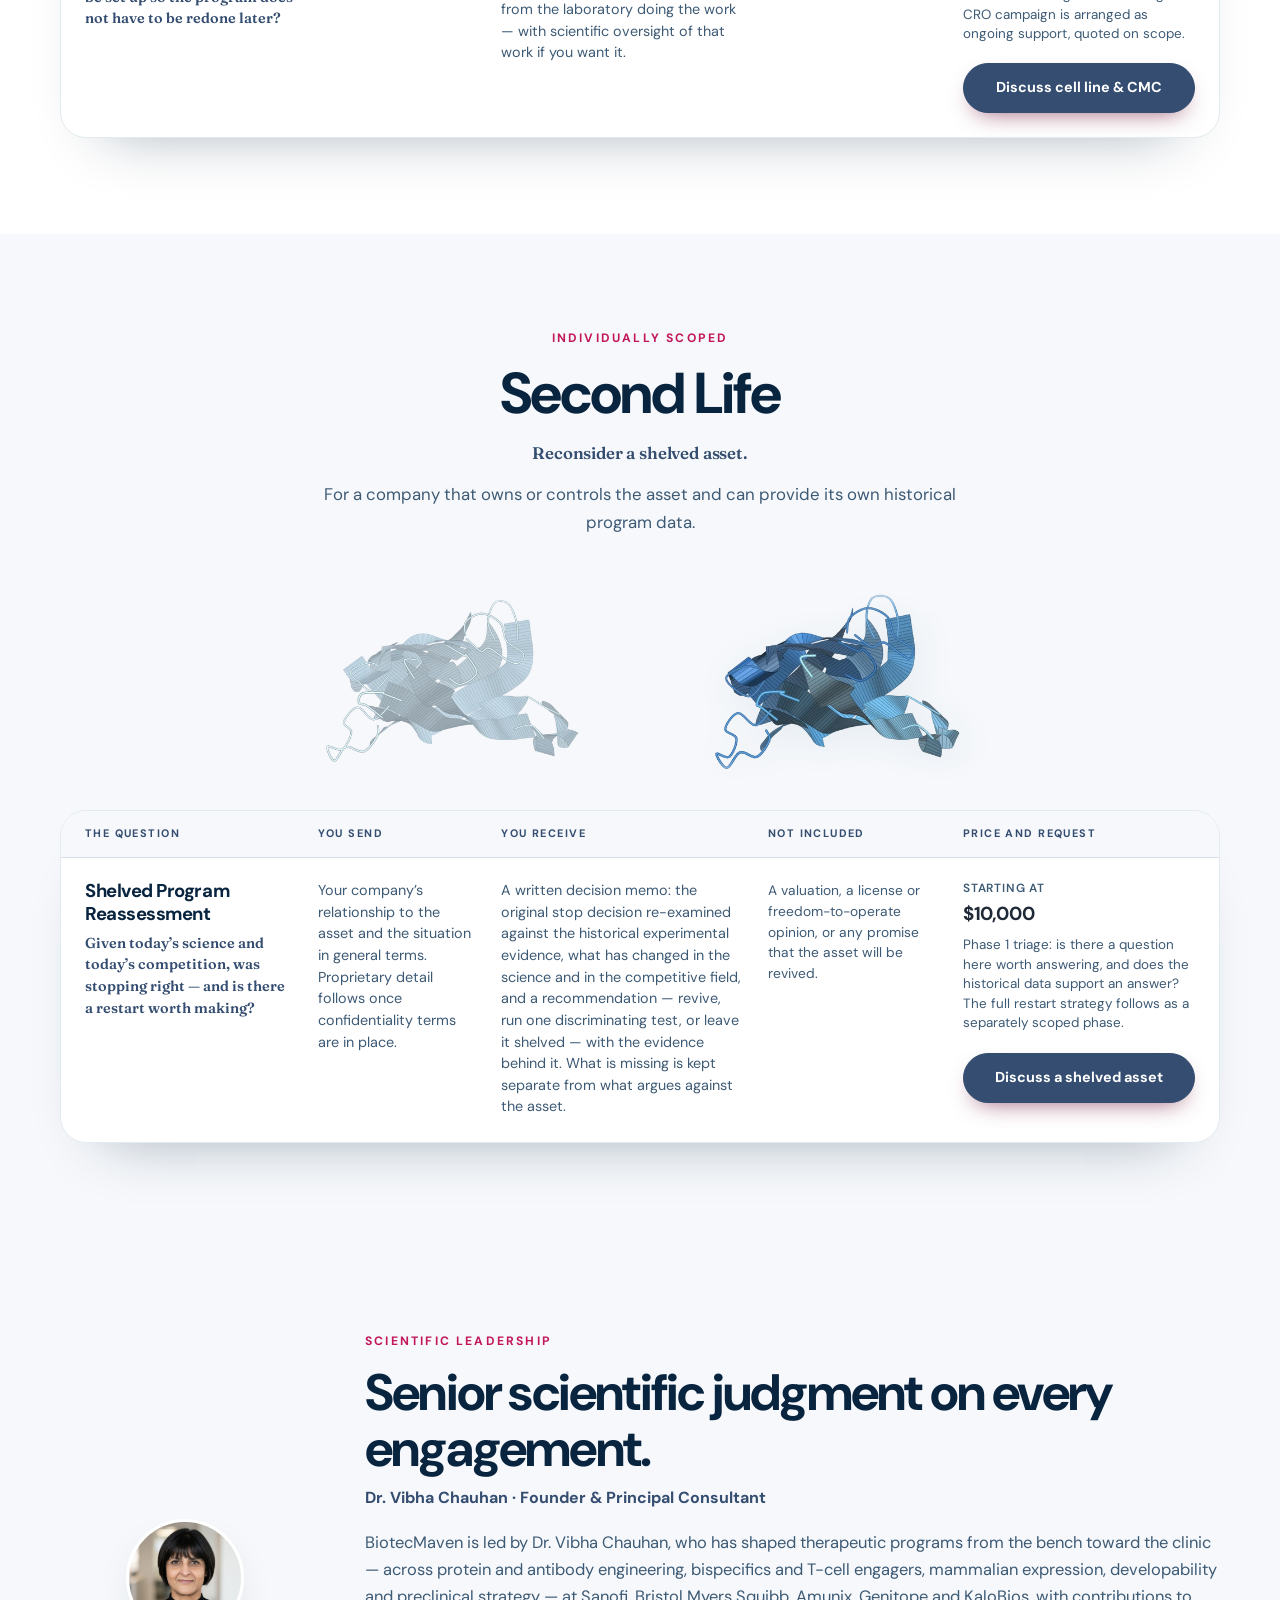
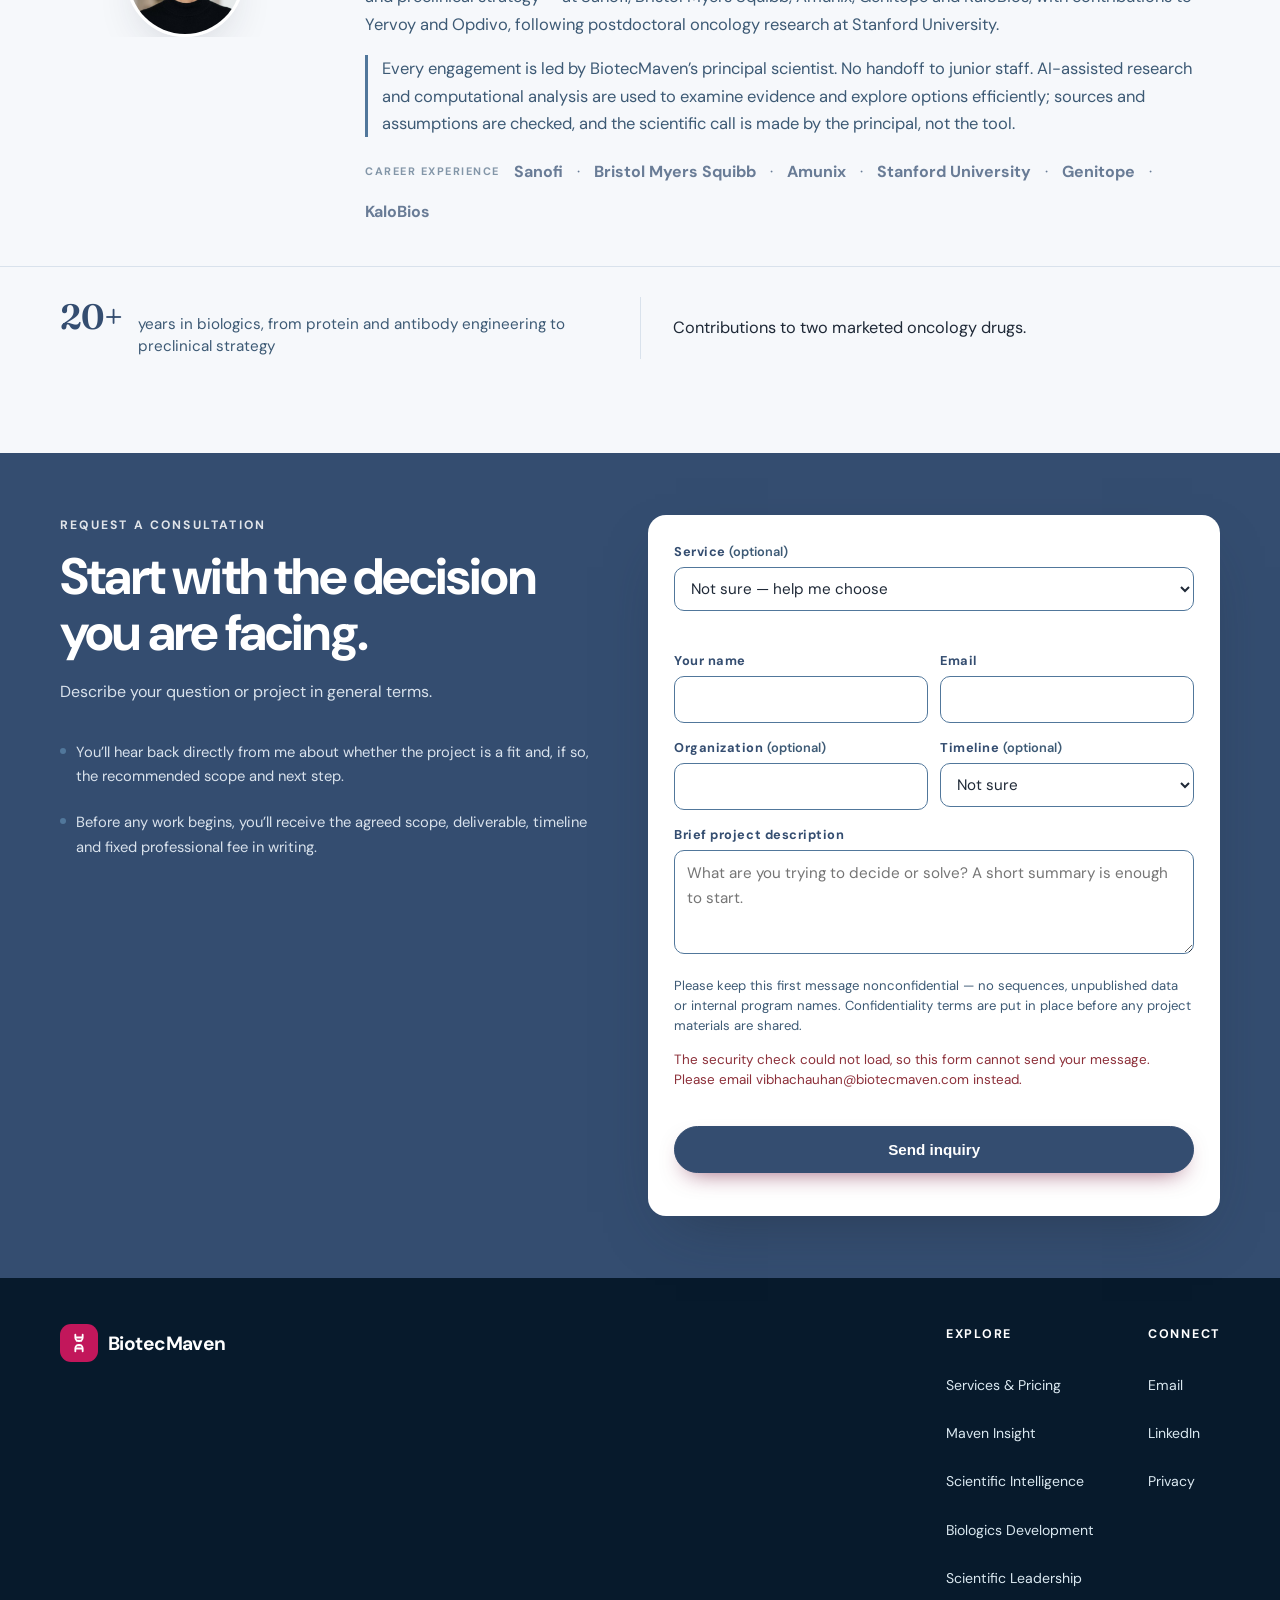
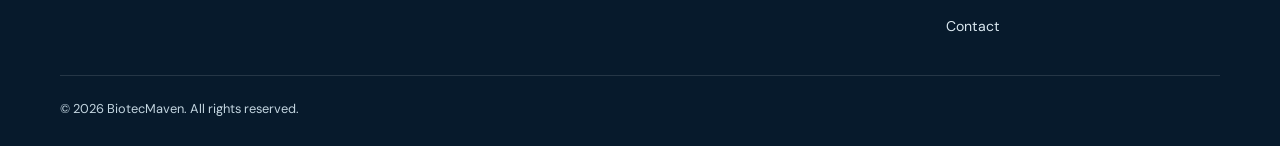
==== commit 3c1c7bdc: "Eyebrows to the mark's red, headings to the privacy page's near-black The small letter-spaced labels" ====
--- a/index.html
+++ b/index.html
@@ -57,7 +57,7 @@
     .menu-rows .item:first-child{border-top:0}
     .item-visual{background:var(--s-surface);border:1px solid var(--s-line);border-radius:14px;overflow:hidden}
     .item-visual svg{display:block;width:100%;height:auto}
-    .item h3{margin:0 0 8px;font-size:1.16rem;line-height:1.2;letter-spacing:-.025em;color:var(--navy)}
+    .item h3{margin:0 0 8px;font-size:1.16rem;line-height:1.2;letter-spacing:-.025em;color:#08243F}
     .item-q{margin:0;font:600 .98rem/1.4 Fraunces,serif;color:var(--navy)}
     .item p{margin:0;font-size:.9rem;line-height:1.5}
     .item-bound p{font-size:.86rem}
@@ -156,9 +156,9 @@
 body{background:#fff}
 .hero{background:linear-gradient(100deg,#fff 0,#fff 46%,var(--ice) 100%);min-height:640px}
 .hero-art{right:-1%;top:0;bottom:0;width:64%;background:url(assets/art/hero-desktop.webp) right center/contain no-repeat;-webkit-mask-image:linear-gradient(90deg,transparent 0,#000 14%,#000 86%,transparent 100%);mask-image:linear-gradient(90deg,transparent 0,#000 14%,#000 86%,transparent 100%)}
-.hero h1{color:var(--navy)}
+.hero h1{color:#08243F}
 .hero h1 em{color:var(--teal)}
-.hero .eyebrow{color:var(--teal)}
+.hero .eyebrow{color:#C2175B}
 .hero-pathway{border-top:1px solid #dbe8ee}
 .hero-pathway-step strong{color:var(--navy)}
 .hero-pathway-step.emphasis strong{color:var(--teal)}
@@ -176,7 +176,7 @@
 .door.featured .door-icon{background:var(--mint);color:var(--teal)}
 .door.featured .btn-outline{border-color:var(--line);background:#fff;color:var(--navy)}
 .door-icon{background:#eef6fa;color:var(--navy-500);font-weight:600}
-.section-head .eyebrow{color:var(--teal)}
+.section-head .eyebrow{color:#C2175B}
 .section-head h2{font-size:clamp(2.2rem,4.6vw,3.6rem)}
 .fam-line{color:var(--teal)}
 #reviews{padding:104px 0 84px}
@@ -197,7 +197,7 @@
 .adv-feature{border-radius:22px;background:rgba(255,255,255,.09)}
 .modern{padding:88px 0;background:#fff}
 .modern .wrap{max-width:820px}
-.modern .eyebrow{color:var(--teal)}
+.modern .eyebrow{color:#C2175B}
 .modern h2{font-size:clamp(1.7rem,3.2vw,2.5rem);max-width:20ch}
 .modern p{font-size:1.16rem;color:var(--ink);max-width:60ch}
 .btn{padding:14px 24px}
@@ -313,8 +313,8 @@
 .btn-primary:hover{background:#2b4260;border-color:#2b4260}
 .btn-outline{color:#C2175B;border-color:var(--secondary)}
 .btn-outline:hover{background:var(--ice);border-color:var(--primary)}
-.eyebrow{color:var(--muted)}
-h1,h2,h3{color:var(--primary)}
+.eyebrow{color:#C2175B}
+h1,h2,h3{color:#08243F}
 .sent p{color:var(--muted)}
 
 /* section rhythm: white -> ice -> white -> pale-edged */
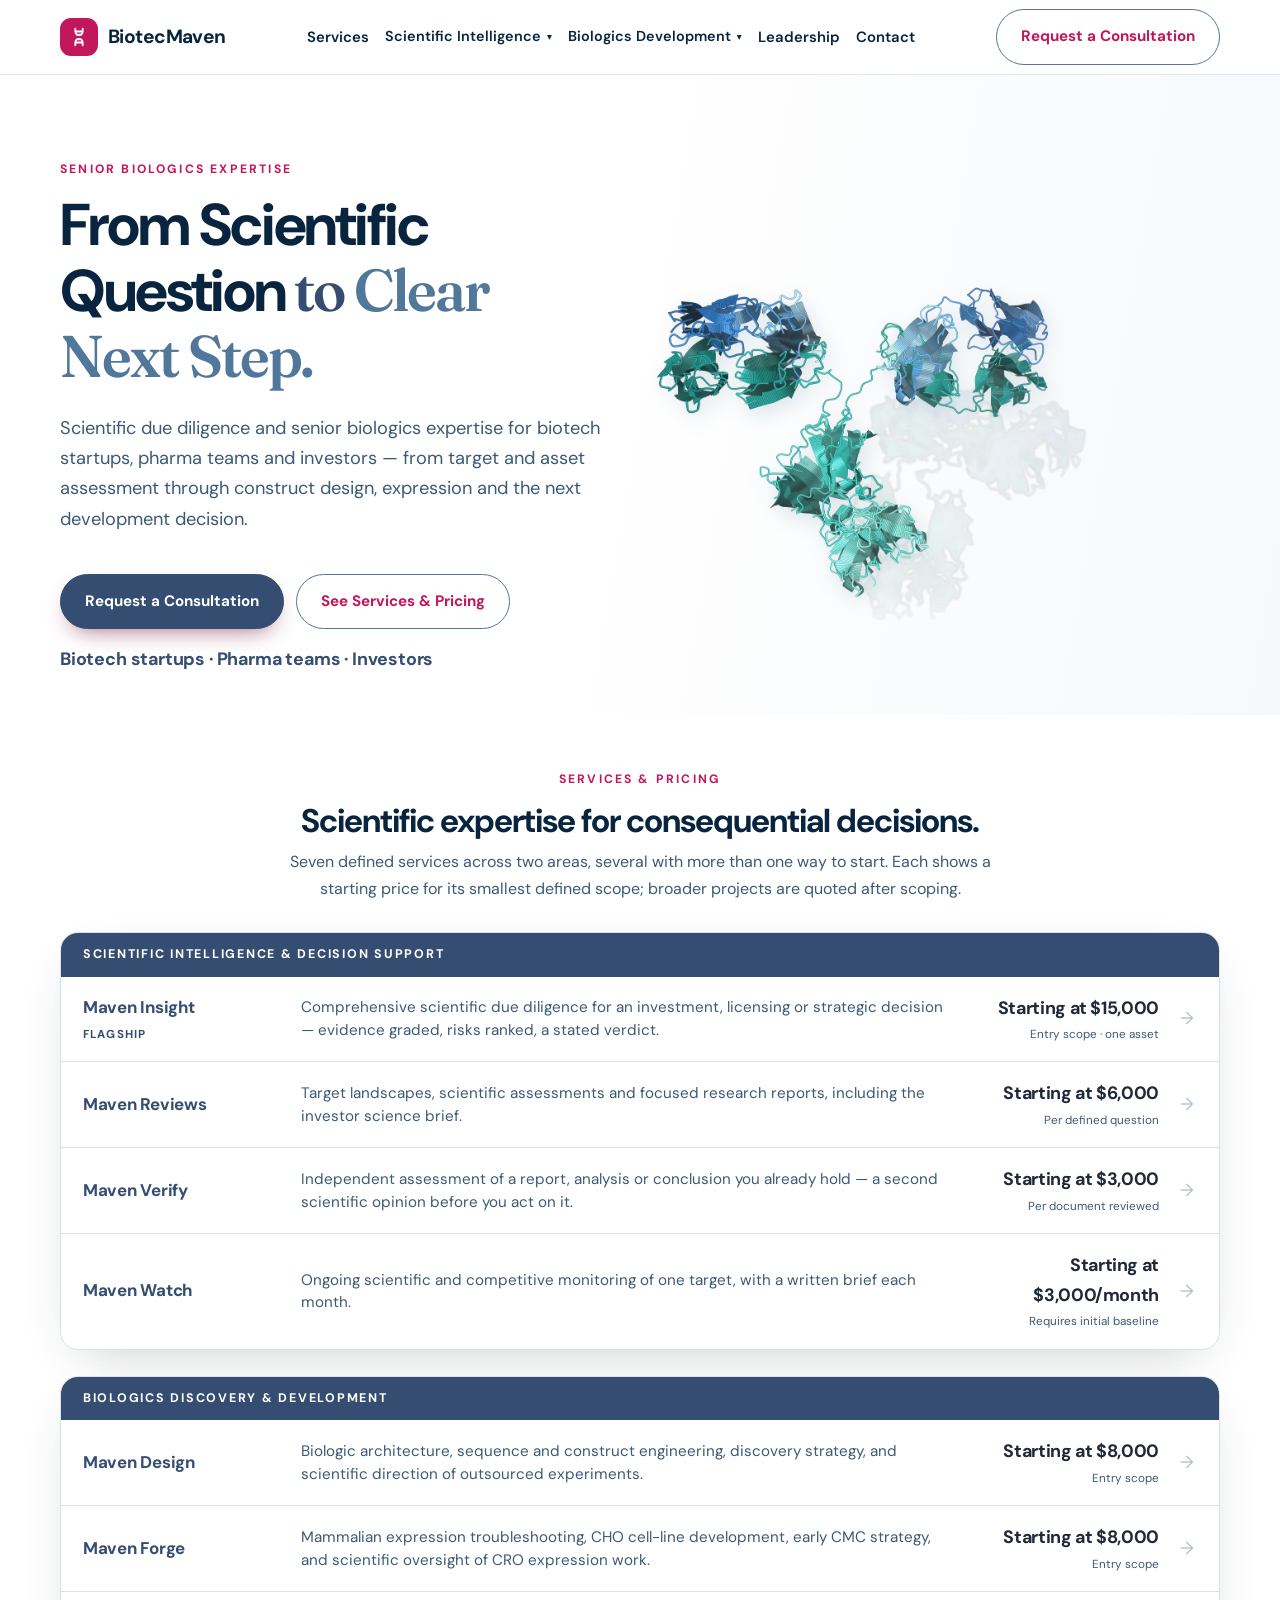
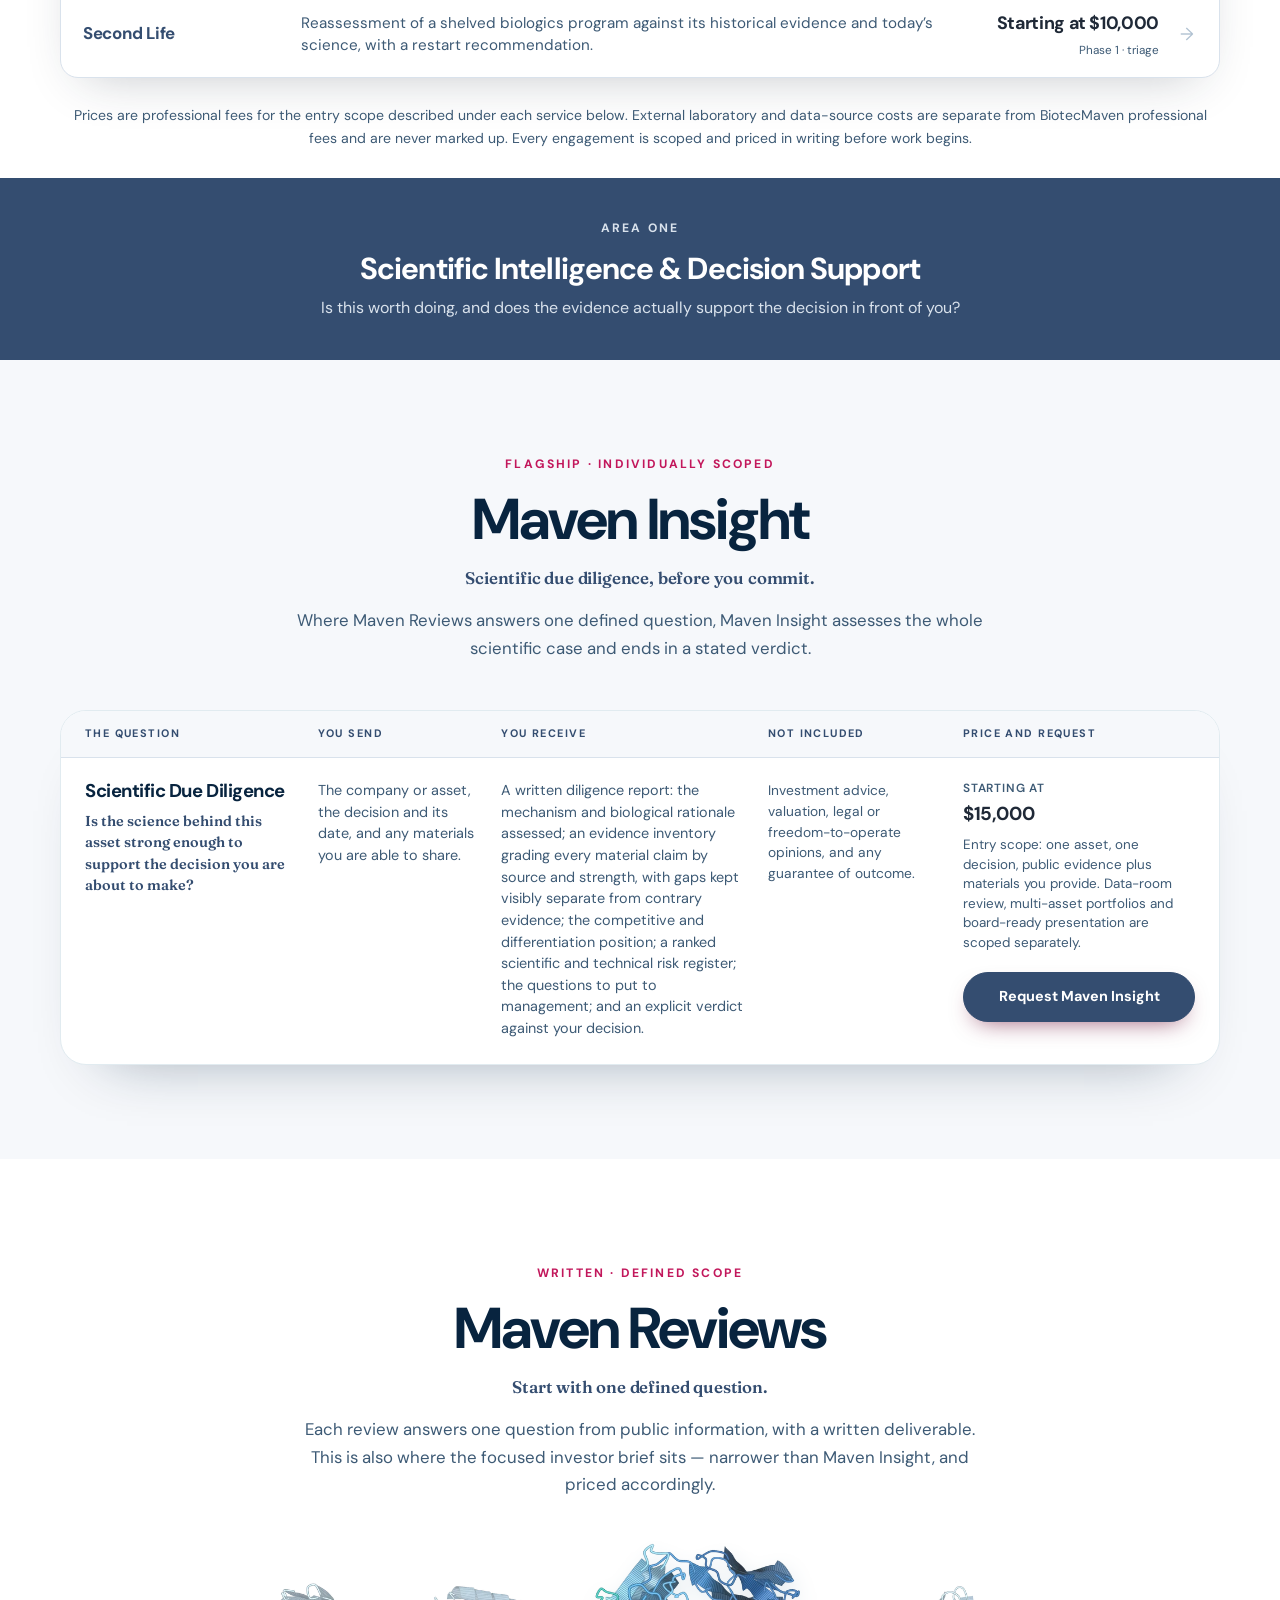
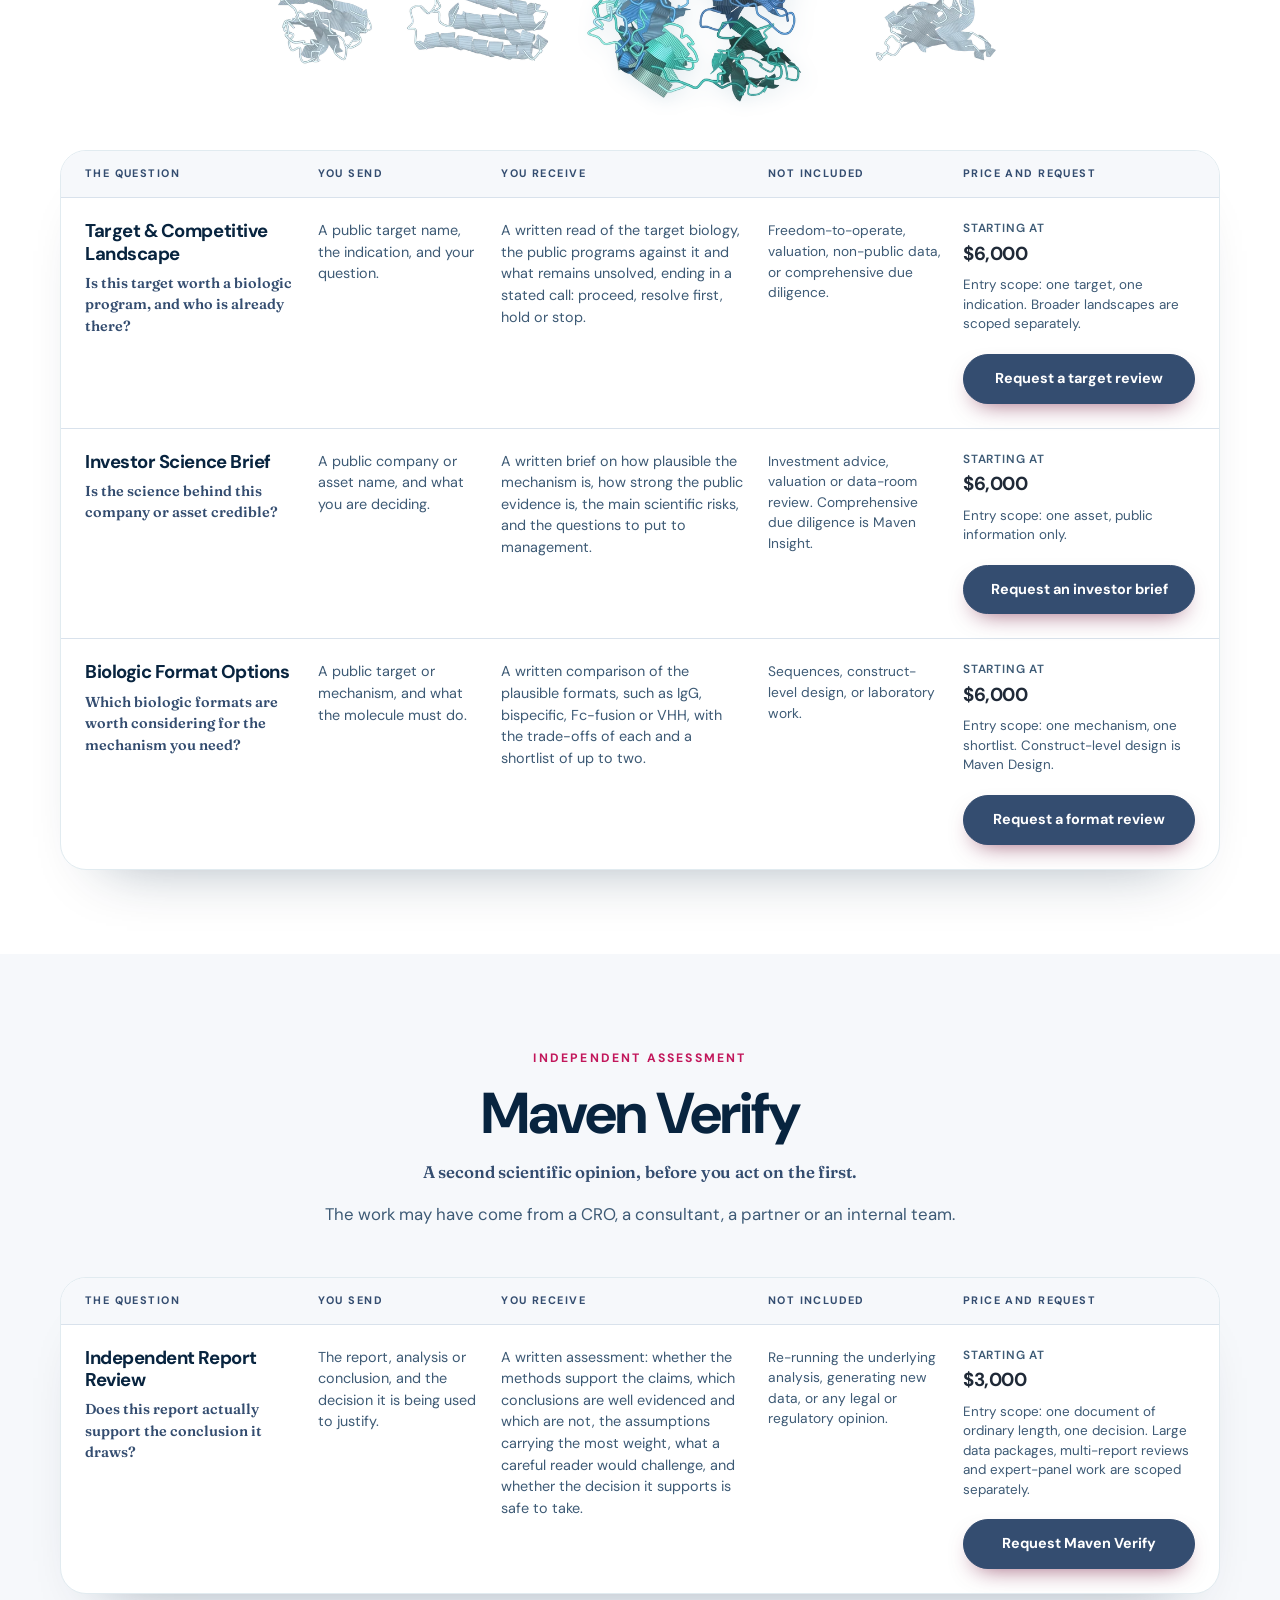
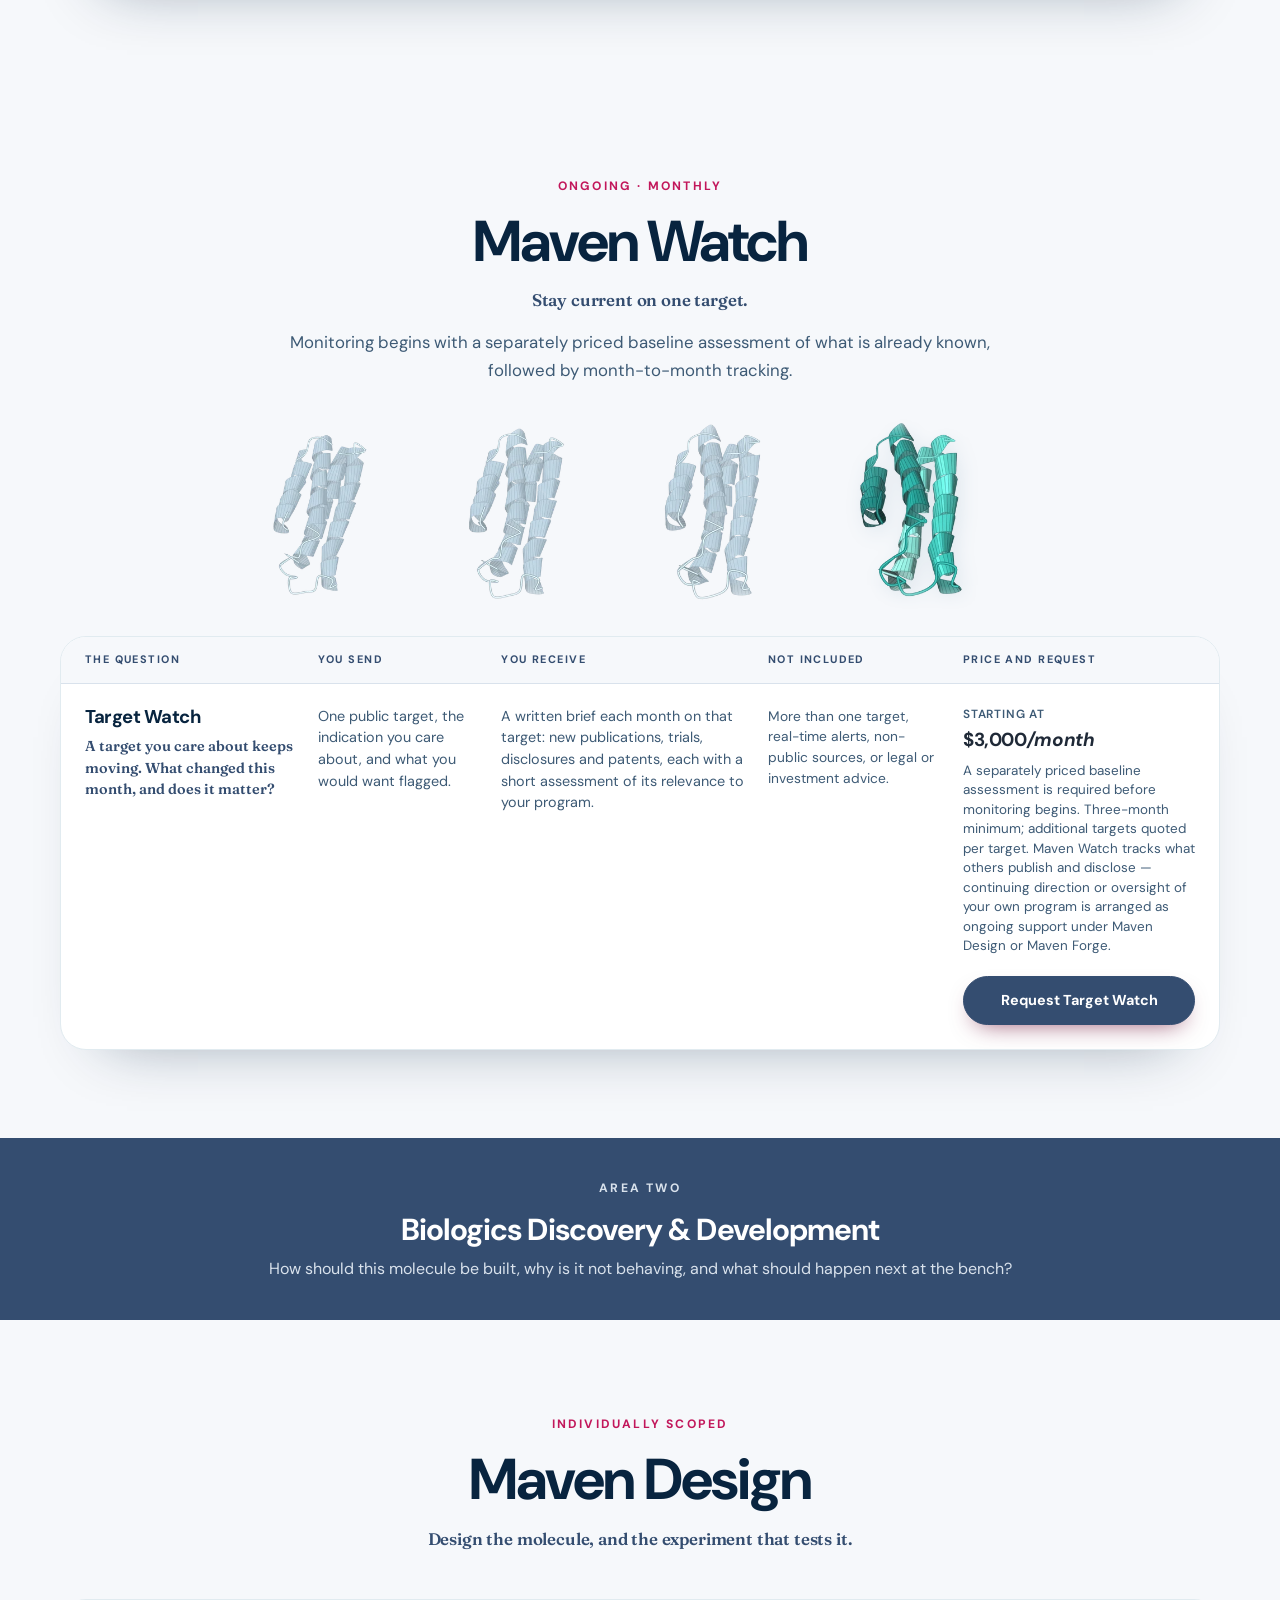
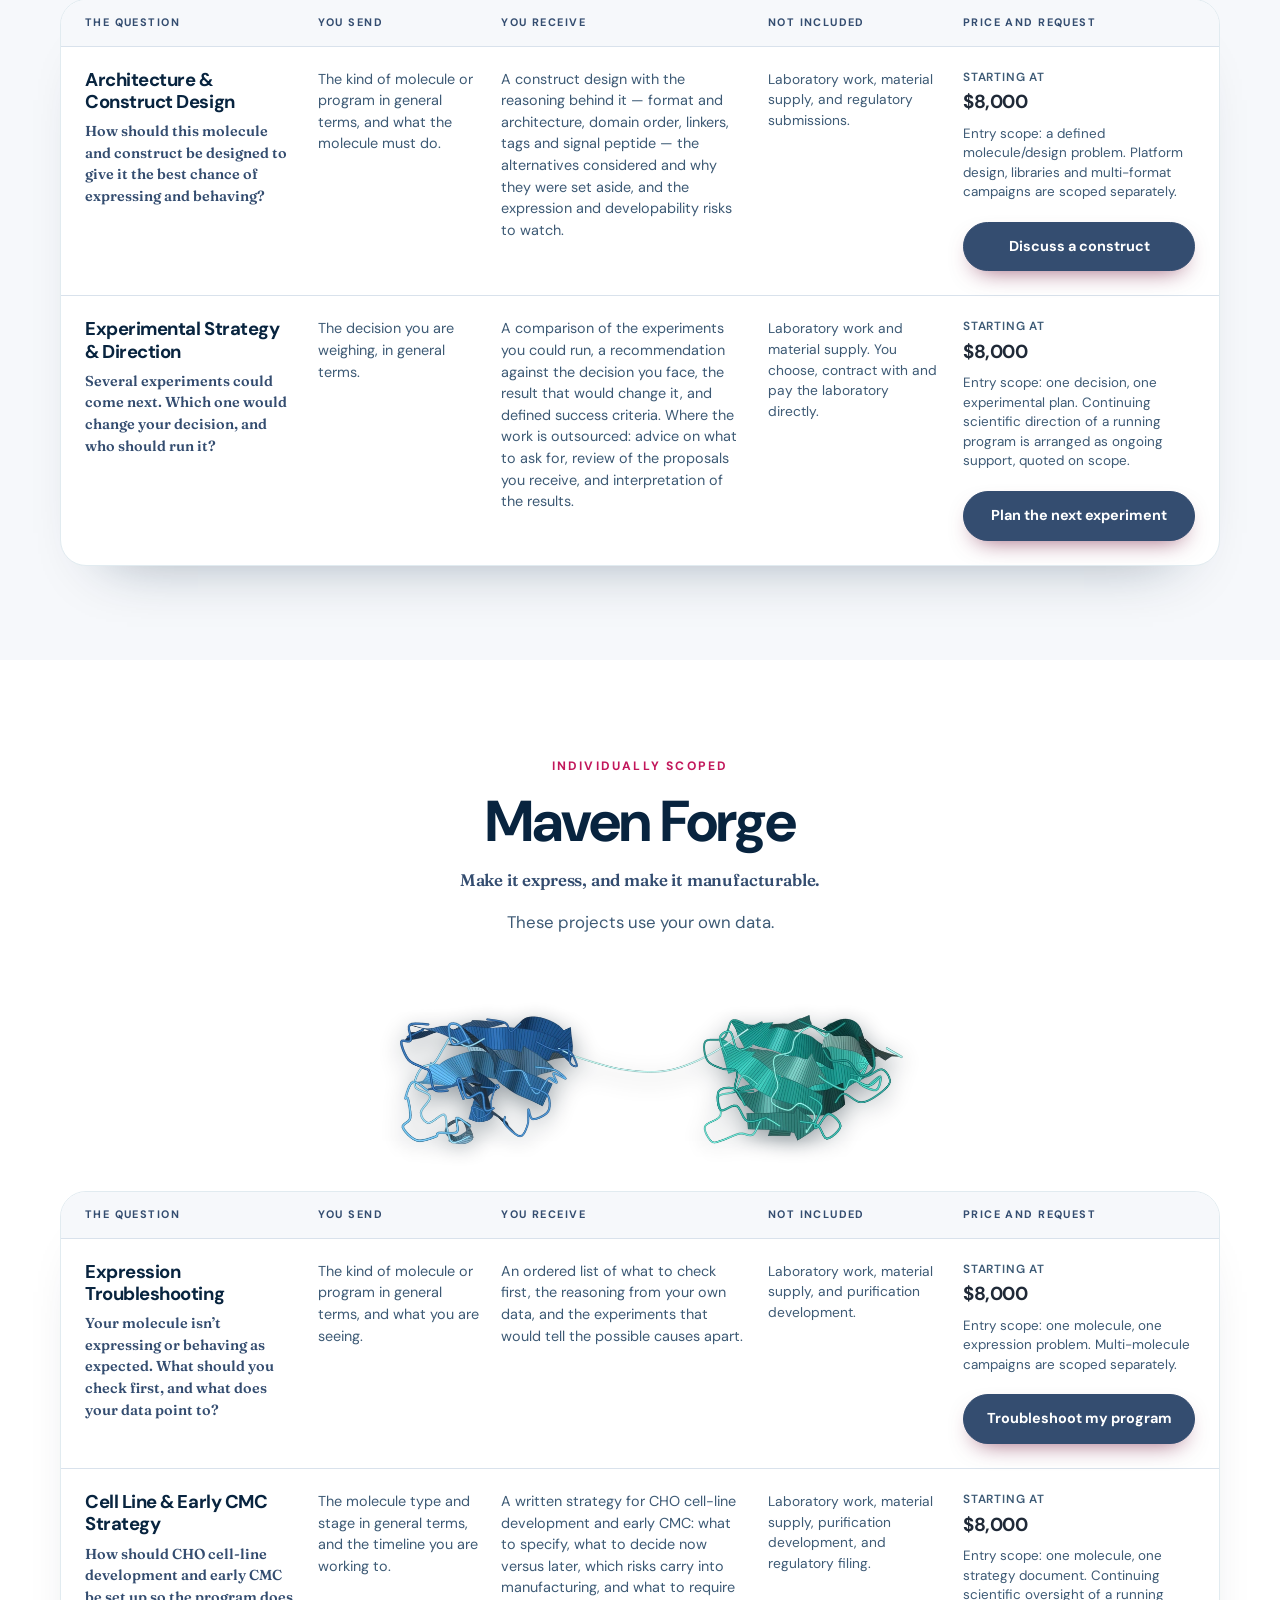
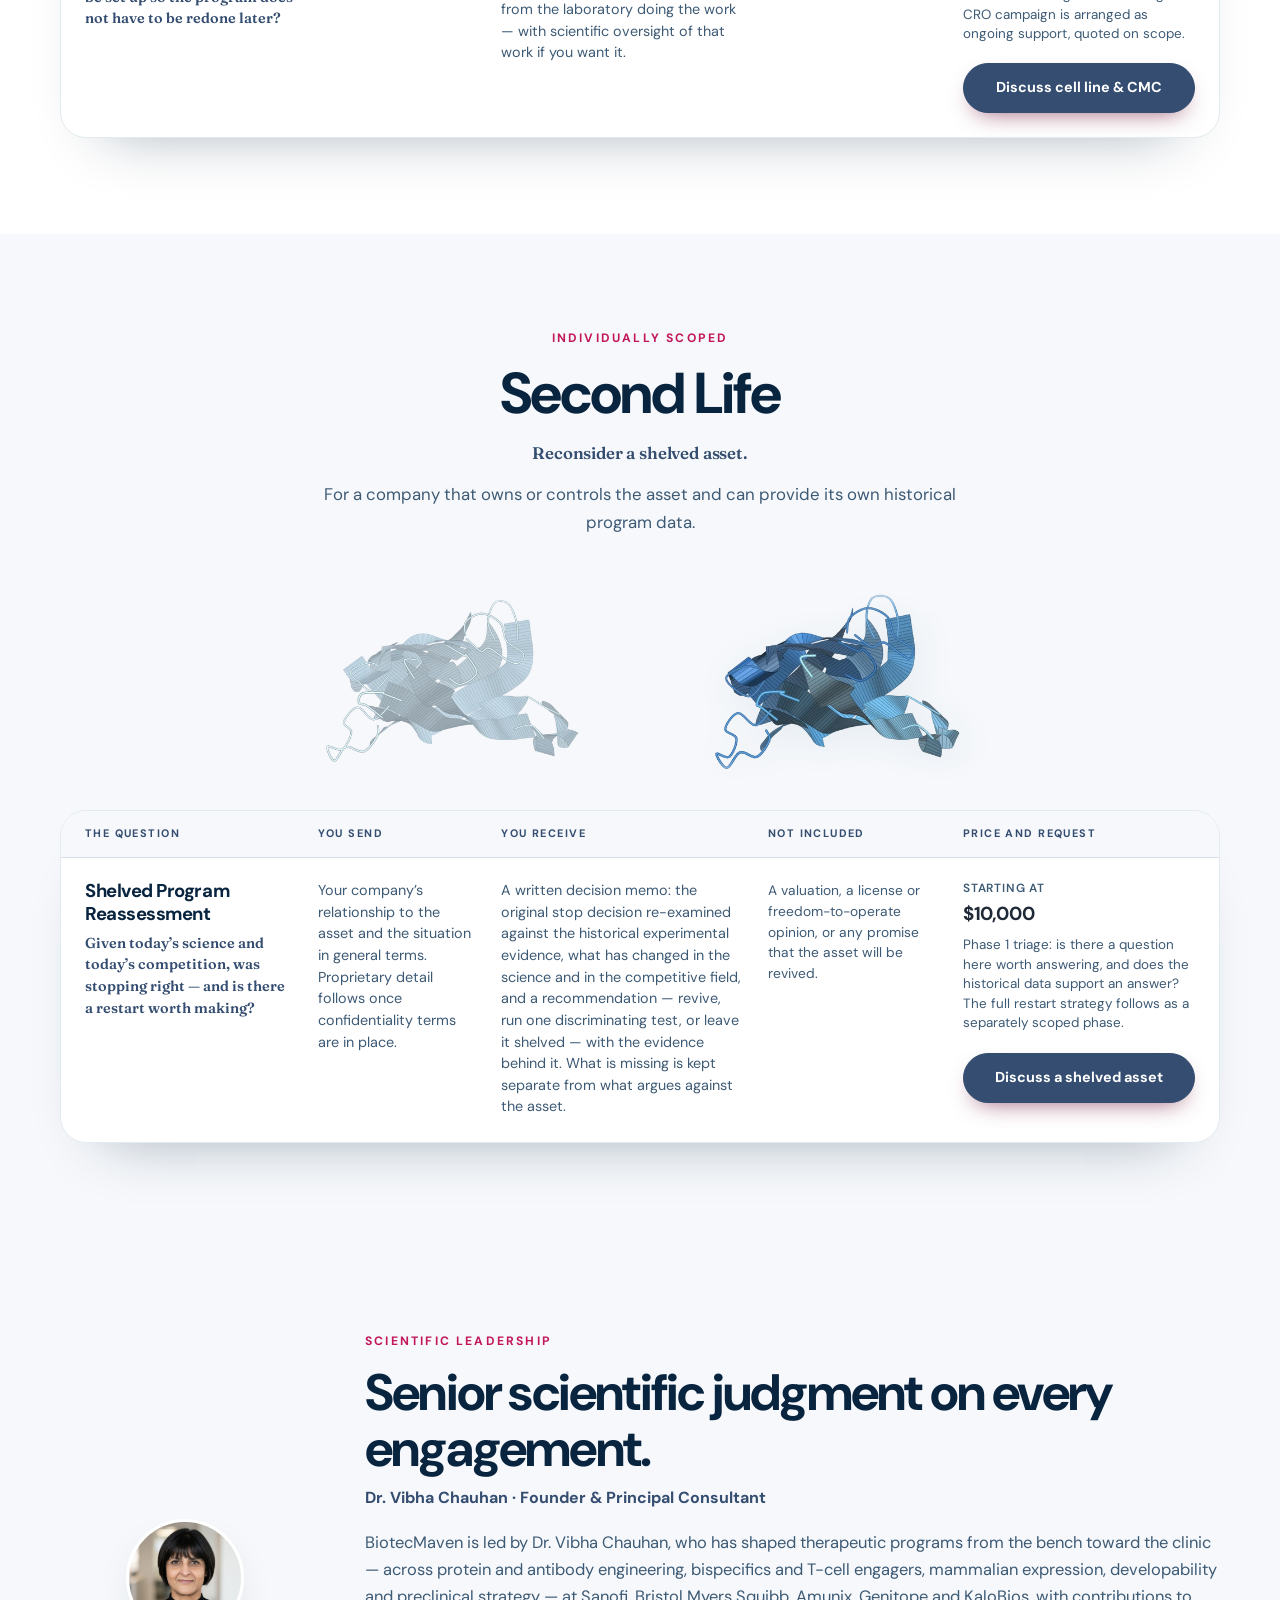
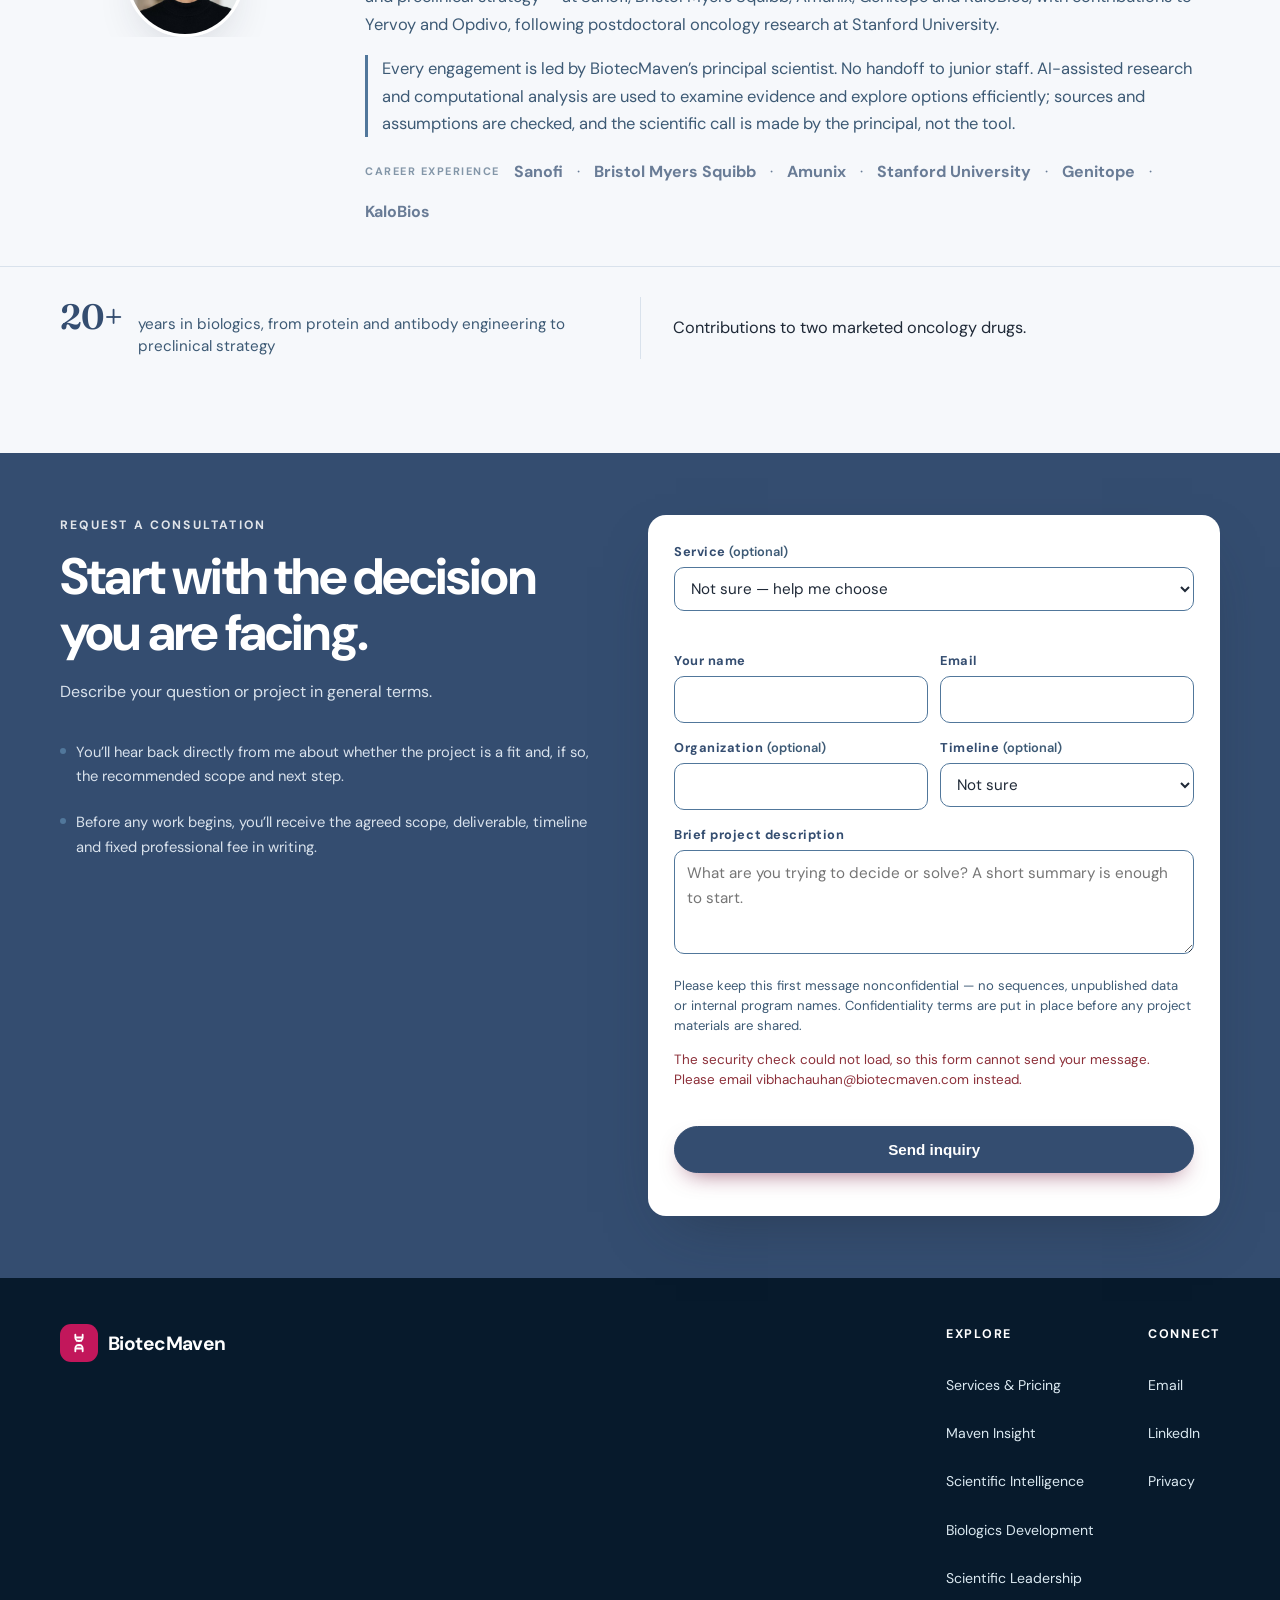
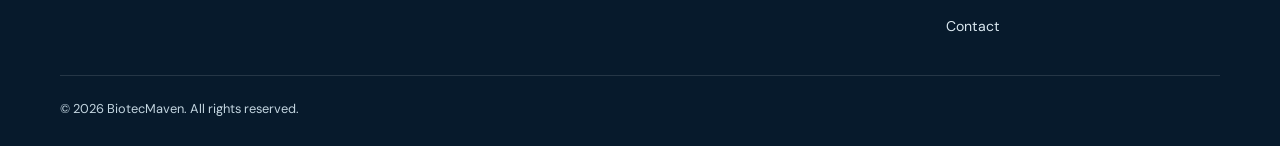
==== commit 94634f44: "Header text to the heading near-black The BiotecMaven wordmark (#344D70) and the nav links and dropd" ====
--- a/index.html
+++ b/index.html
@@ -30,7 +30,7 @@
 <style>
     :root{--navy:#344D70;--navy-2:#1F2937;--primary:#344D70;--secondary:#51779B;--pale:#D9E2EC;--ice:#F6F8FB;--ink:#1F2937;--teal:#344D70;--teal-bright:#D9E2EC;--mint:#D9E2EC;--paper:#F6F8FB;--muted:#3D5A75;--line:#D9E2EC;--white:#fff;--max:1160px;--shadow:0 18px 50px -24px rgba(31,41,55,.30)}
     *{box-sizing:border-box}html{scroll-behavior:smooth;scroll-padding-top:76px}body{margin:0;color:var(--ink);font-family:"DM Sans",system-ui,sans-serif;font-size:16px;line-height:1.65;background:var(--white);-webkit-font-smoothing:antialiased}h1,h2,h3{margin:0;color:var(--navy);line-height:1.1;letter-spacing:-.035em}h1{font-size:clamp(2.55rem,6vw,5.2rem);max-width:12ch}h2{font-size:clamp(2rem,4vw,3.25rem)}h3{font-size:1.35rem}p{margin:0 0 1.1rem;color:var(--muted)}a{color:inherit;text-decoration:none}.wrap{width:min(var(--max),100% - 48px);margin:auto}.eyebrow{display:block;margin-bottom:14px;color:var(--teal);font-size:.76rem;font-weight:700;letter-spacing:.18em;text-transform:uppercase}.btn{display:inline-flex;align-items:center;justify-content:center;gap:9px;border-radius:999px;padding:13px 21px;border:1px solid transparent;font-weight:700;font-size:.95rem;transition:.2s ease}.btn-primary{background:var(--teal);color:#fff;box-shadow:0 10px 24px -12px rgba(143,14,65,.8)}.btn-primary:hover{background:#0a766f;transform:translateY(-2px)}.btn-outline{border-color:var(--line);color:var(--navy);background:#fff}.btn-outline:hover{border-color:var(--teal);color:#C2175B}.btn-light{background:#fff;color:var(--navy)}.btn-light:hover{transform:translateY(-2px)}
-    header{position:sticky;top:0;z-index:20;background:rgba(255,255,255,.9);backdrop-filter:blur(14px);border-bottom:1px solid rgba(220,230,236,.8)}.nav{height:74px;display:flex;align-items:center;justify-content:space-between;gap:24px}.brand{display:flex;align-items:center;gap:10px;color:var(--navy);font-weight:700;letter-spacing:-.03em;font-size:1.2rem}.logo{width:38px;height:38px;border-radius:11px;display:grid;place-items:center;color:#fff;background:linear-gradient(140deg,var(--navy),var(--teal))}.logo svg{width:22px}.nav-links{display:flex;align-items:center;gap:23px}.nav-links a{font-size:.9rem;color:var(--muted);font-weight:600}.nav-links a:hover{color:var(--navy)}.menu{display:none;border:0;background:none;color:var(--navy);font-size:1.7rem;cursor:pointer}.nav-cta{display:flex;align-items:center;gap:12px}
+    header{position:sticky;top:0;z-index:20;background:rgba(255,255,255,.9);backdrop-filter:blur(14px);border-bottom:1px solid rgba(220,230,236,.8)}.nav{height:74px;display:flex;align-items:center;justify-content:space-between;gap:24px}.brand{display:flex;align-items:center;gap:10px;color:#08243F;font-weight:700;letter-spacing:-.03em;font-size:1.2rem}.logo{width:38px;height:38px;border-radius:11px;display:grid;place-items:center;color:#fff;background:linear-gradient(140deg,var(--navy),var(--teal))}.logo svg{width:22px}.nav-links{display:flex;align-items:center;gap:23px}.nav-links a{font-size:.9rem;color:#08243F;font-weight:600}.nav-links a:hover{color:#C2175B}.menu{display:none;border:0;background:none;color:var(--navy);font-size:1.7rem;cursor:pointer}.nav-cta{display:flex;align-items:center;gap:12px}
     .hero{position:relative;overflow:hidden;background:linear-gradient(145deg,#f4faf9 0%,#fff 62%);padding:78px 0 58px}.hero:after{content:"";position:absolute;right:-170px;top:-230px;width:660px;height:660px;border-radius:50%;background:radial-gradient(circle,rgba(184,38,96,.2),transparent 68%);pointer-events:none}.hero-grid{position:relative;z-index:1;display:grid;grid-template-columns:1.1fr .9fr;align-items:center;gap:64px}.hero h1 em{font-family:Fraunces,serif;font-style:normal;font-weight:600;color:var(--teal)}.hero-lead{max-width:56ch;margin:24px 0 12px;font-size:1.14rem;color:var(--muted)}.tagline{font-family:Fraunces,serif;color:var(--navy);font-size:1.12rem}.actions{display:flex;flex-wrap:wrap;gap:12px;margin:28px 0 32px}.proof{display:flex;flex-wrap:wrap;gap:25px}.proof strong{display:block;color:var(--navy);font-size:1.52rem;line-height:1.1}.proof span{color:var(--muted);font-size:.83rem}.hero-panel{padding:34px;border-radius:25px;background:var(--navy);color:#fff;box-shadow:var(--shadow)}.hero-panel h2{color:#fff;font-size:1.35rem;margin-bottom:21px}.hero-panel ul{list-style:none;margin:0;padding:0;display:grid;gap:15px}.hero-panel li{display:flex;gap:11px;align-items:flex-start;color:#d8e7ef}.hero-panel li:before{content:"✓";color:var(--teal-bright);font-weight:700;font-size:1.1rem;line-height:1.45}.hero-panel .panel-note{margin:24px 0 0;padding-top:18px;border-top:1px solid rgba(255,255,255,.16);font-size:.9rem;color:#a9c0cf}
     .band{padding:27px 0;background:var(--navy-2);color:#e8f2f6}.band .wrap{display:flex;align-items:center;gap:18px}.band-mark{width:42px;height:42px;display:grid;place-items:center;border-radius:13px;background:rgba(38,184,169,.16);color:var(--teal-bright);font-weight:700;font-size:1.25rem}.band p{margin:0;color:#e8f2f6;font-size:1.06rem}.band strong{color:#fff}.cred{padding:23px 0;border-bottom:1px solid var(--line);background:var(--paper)}.cred .wrap{display:flex;align-items:center;justify-content:space-between;gap:24px;flex-wrap:wrap}.cred p{margin:0;font-size:.9rem}.logos{display:flex;align-items:center;gap:14px;flex-wrap:wrap;color:var(--navy);font-weight:700;opacity:.72}.logos i{color:var(--teal);font-style:normal;font-weight:400}
     section{padding:94px 0}.section-head{max-width:700px;margin-bottom:48px}.section-head.center{text-align:center;margin-left:auto;margin-right:auto}.section-head p{font-size:1.05rem;margin-top:17px}.alt{background:var(--paper)}.about{display:grid;grid-template-columns:1fr 1fr;gap:70px;align-items:center}.about p{font-size:1.05rem}.checklist{display:grid;gap:14px;margin-top:26px}.check{display:flex;gap:12px}.check:before{content:"";width:9px;height:9px;border-radius:50%;background:var(--teal);margin-top:10px;flex:0 0 auto}.quote-card{padding:42px;border-radius:23px;background:linear-gradient(150deg,var(--navy),#0f4e62);box-shadow:var(--shadow)}.quote-card blockquote{margin:0;color:#fff;font:600 clamp(1.45rem,2.6vw,2.05rem)/1.35 Fraunces,serif}.quote-card cite{display:block;margin-top:23px;color:#b5ccd8;font-style:normal;font-size:.92rem}
@@ -517,8 +517,8 @@
 /* ---------- header: category dropdowns ---------- */
 .nav-drop{position:relative;display:flex;align-items:center}
 .nav-drop-btn{display:inline-flex;align-items:center;gap:6px;border:0;background:none;padding:0;
-  font:inherit;font-size:.9rem;font-weight:600;color:var(--muted);cursor:pointer;white-space:nowrap}
-.nav-drop-btn:hover,.nav-drop.is-open>.nav-drop-btn{color:var(--navy)}
+  font:inherit;font-size:.9rem;font-weight:600;color:#08243F;cursor:pointer;white-space:nowrap}
+.nav-drop-btn:hover,.nav-drop.is-open>.nav-drop-btn{color:#C2175B}
 .nav-drop-btn:focus-visible{outline:3px solid var(--primary);outline-offset:4px;border-radius:4px}
 .nav-caret{font-size:.68em;line-height:1;transition:transform .15s ease}
 .nav-drop.is-open .nav-caret{transform:rotate(180deg)}
